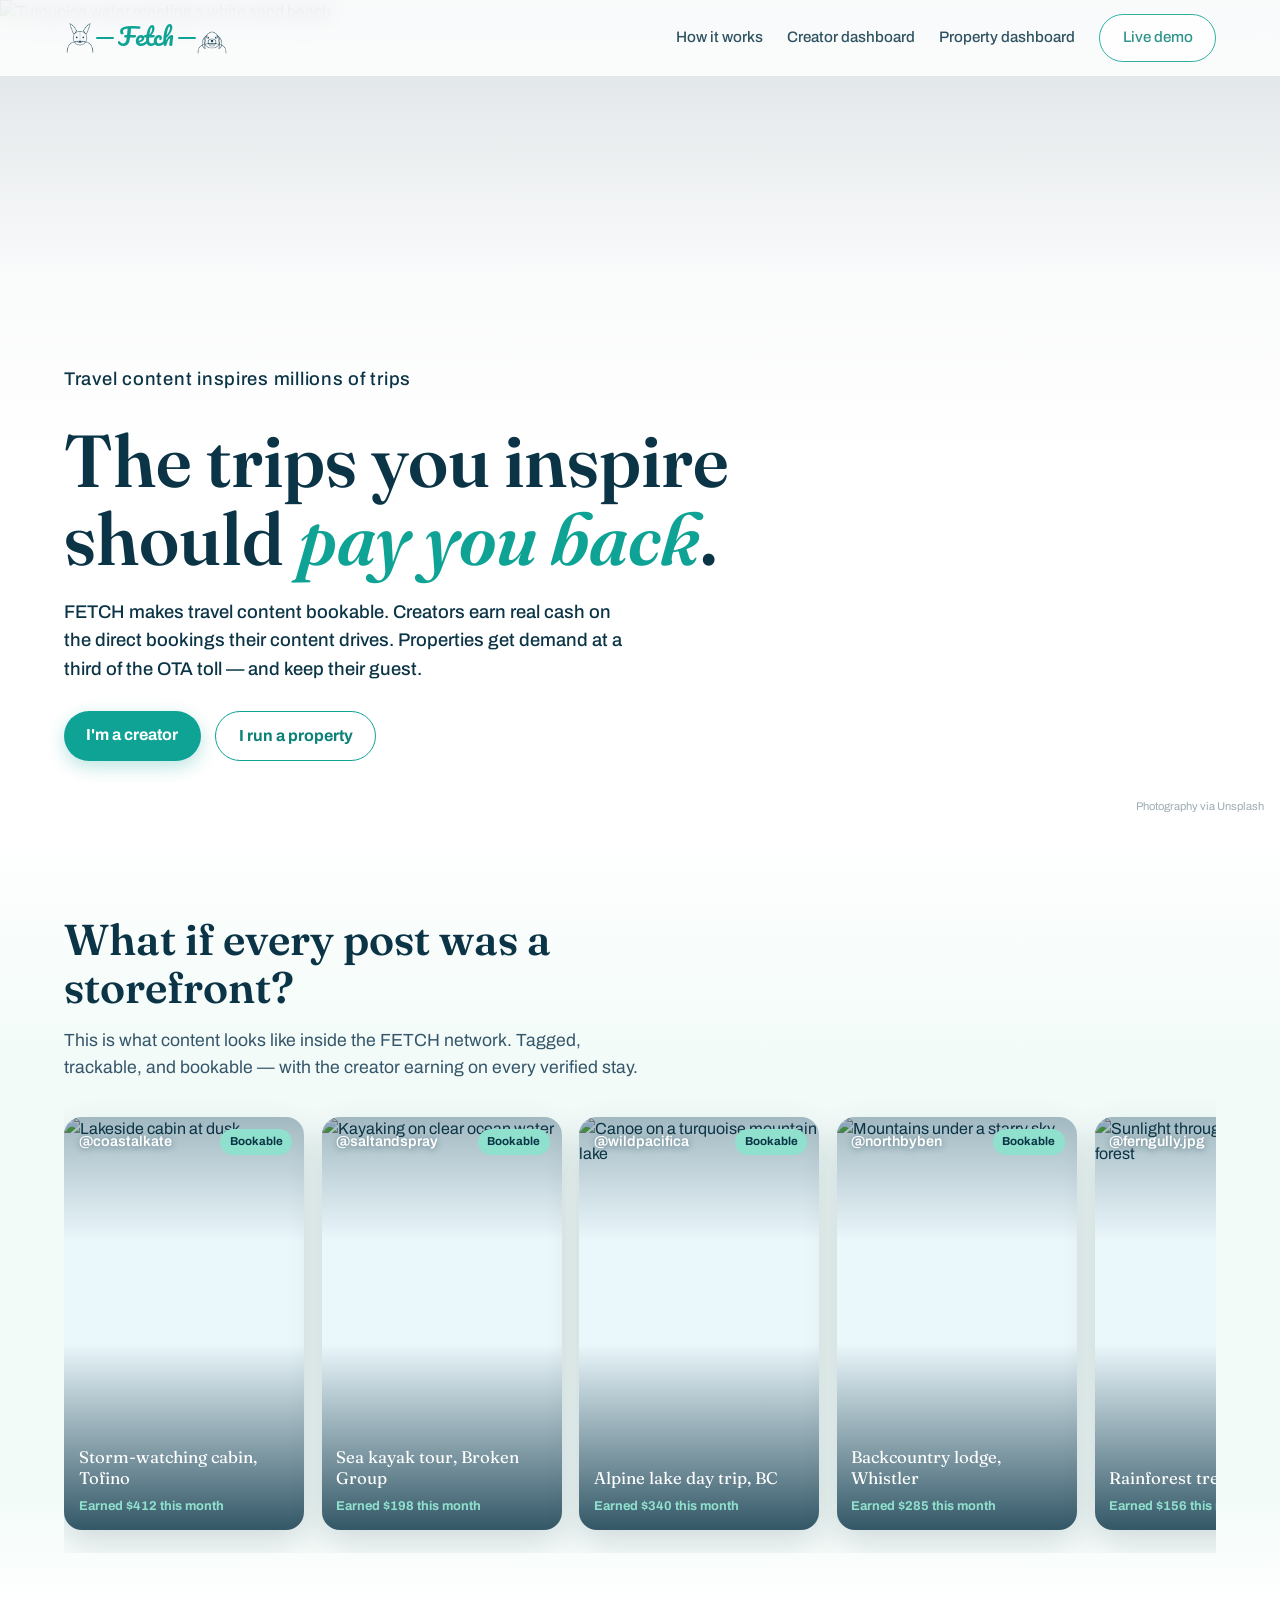
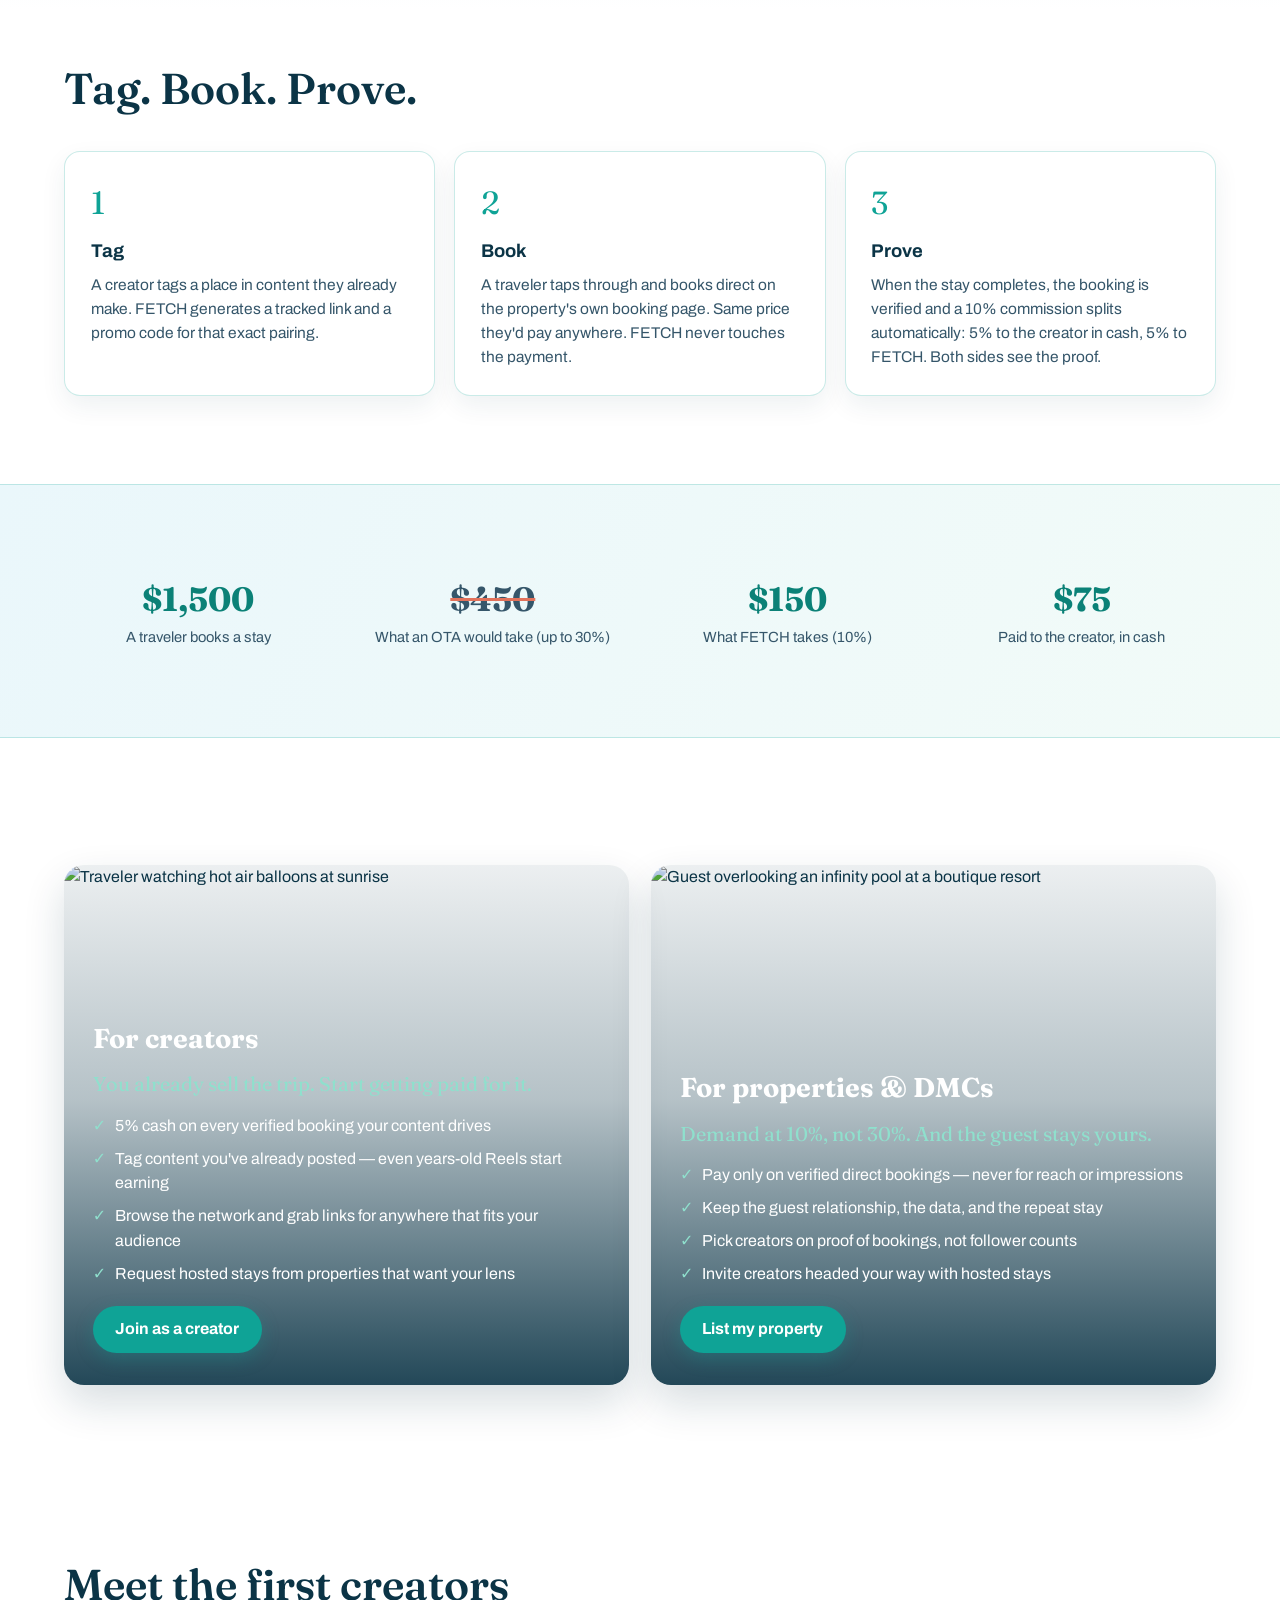
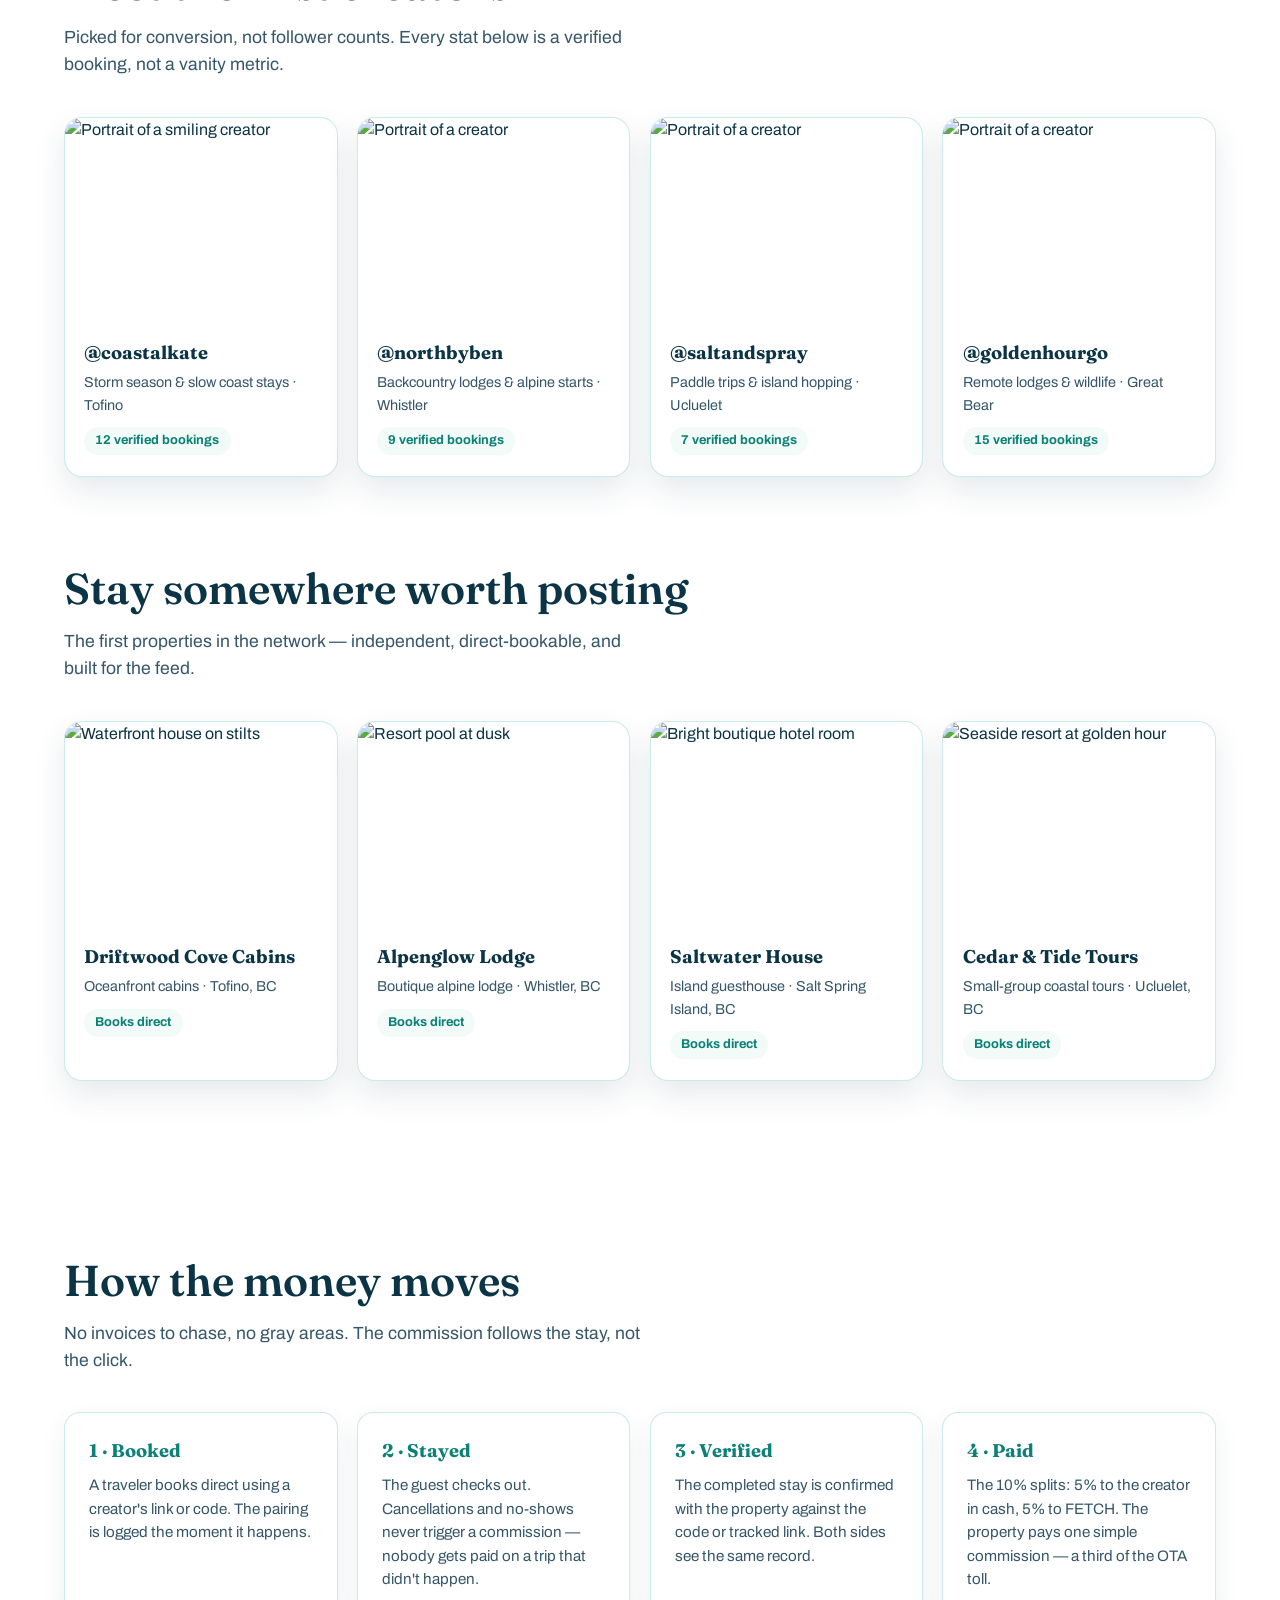
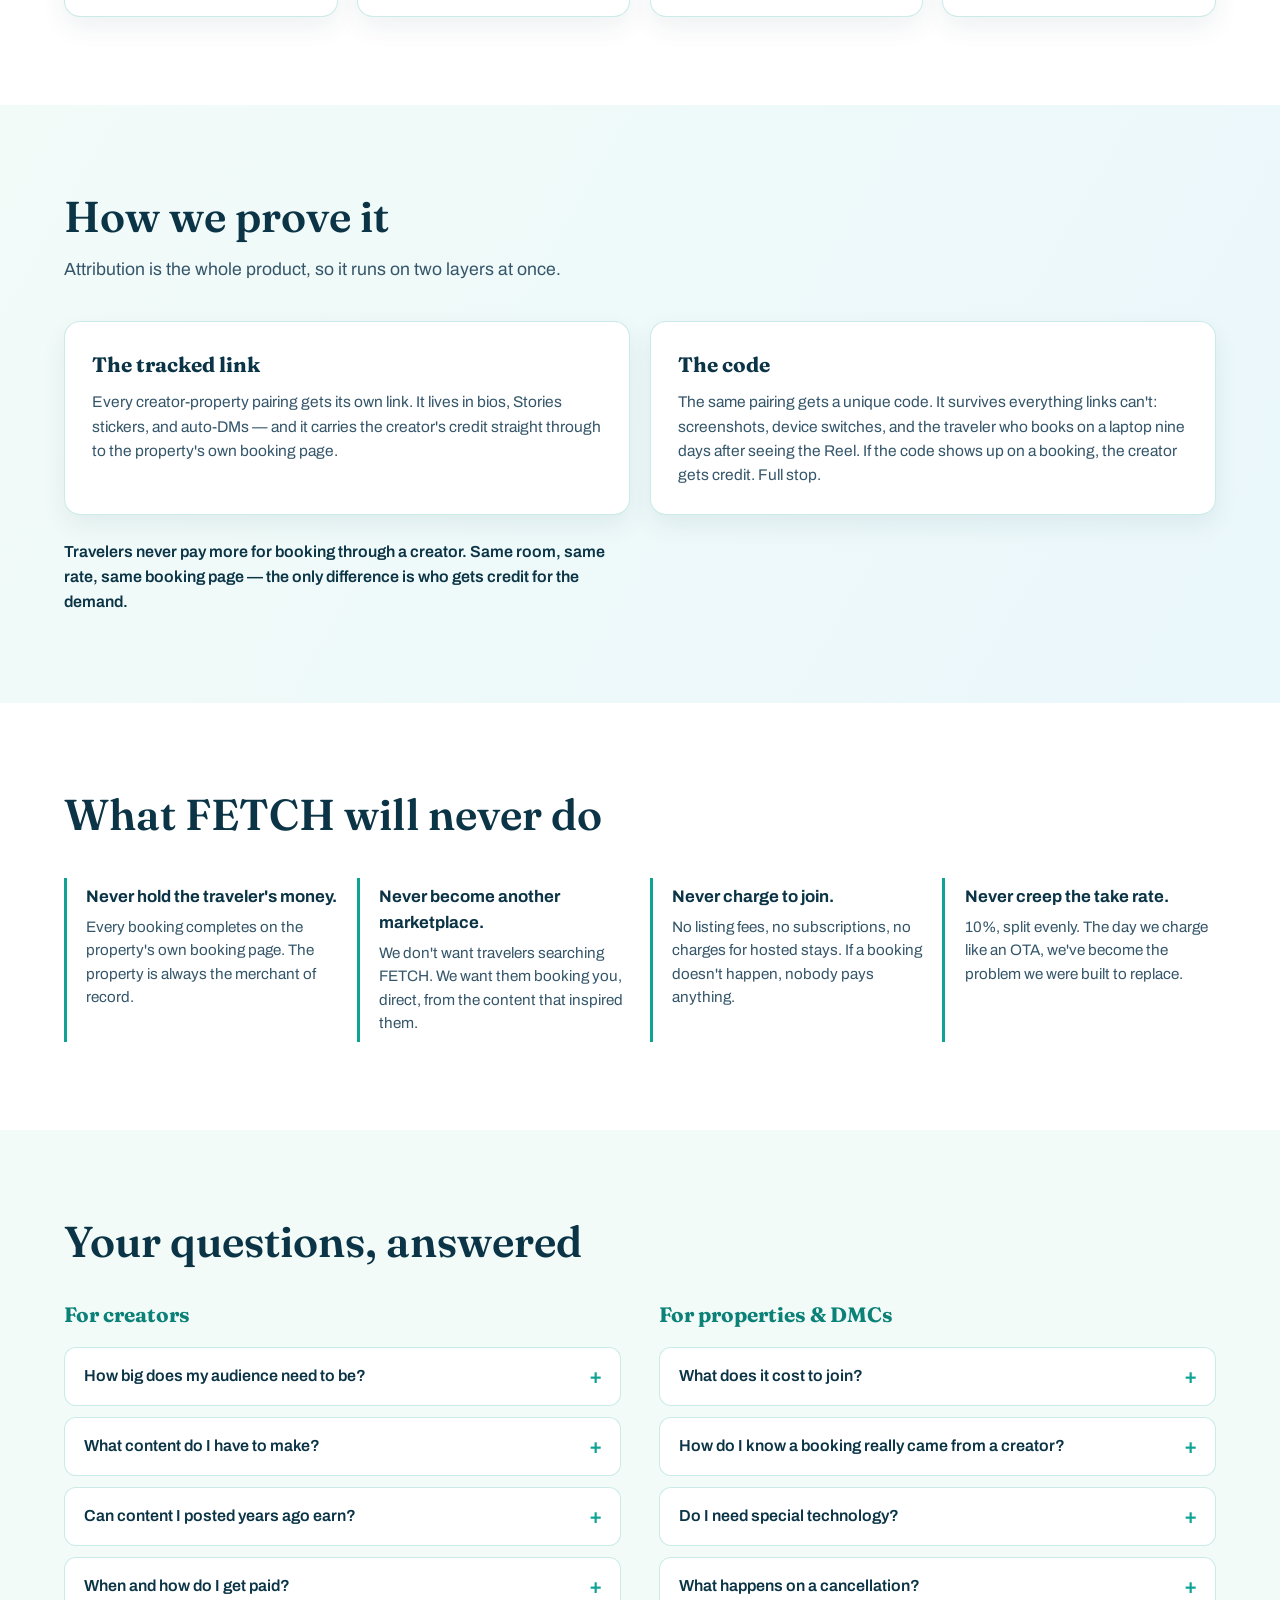
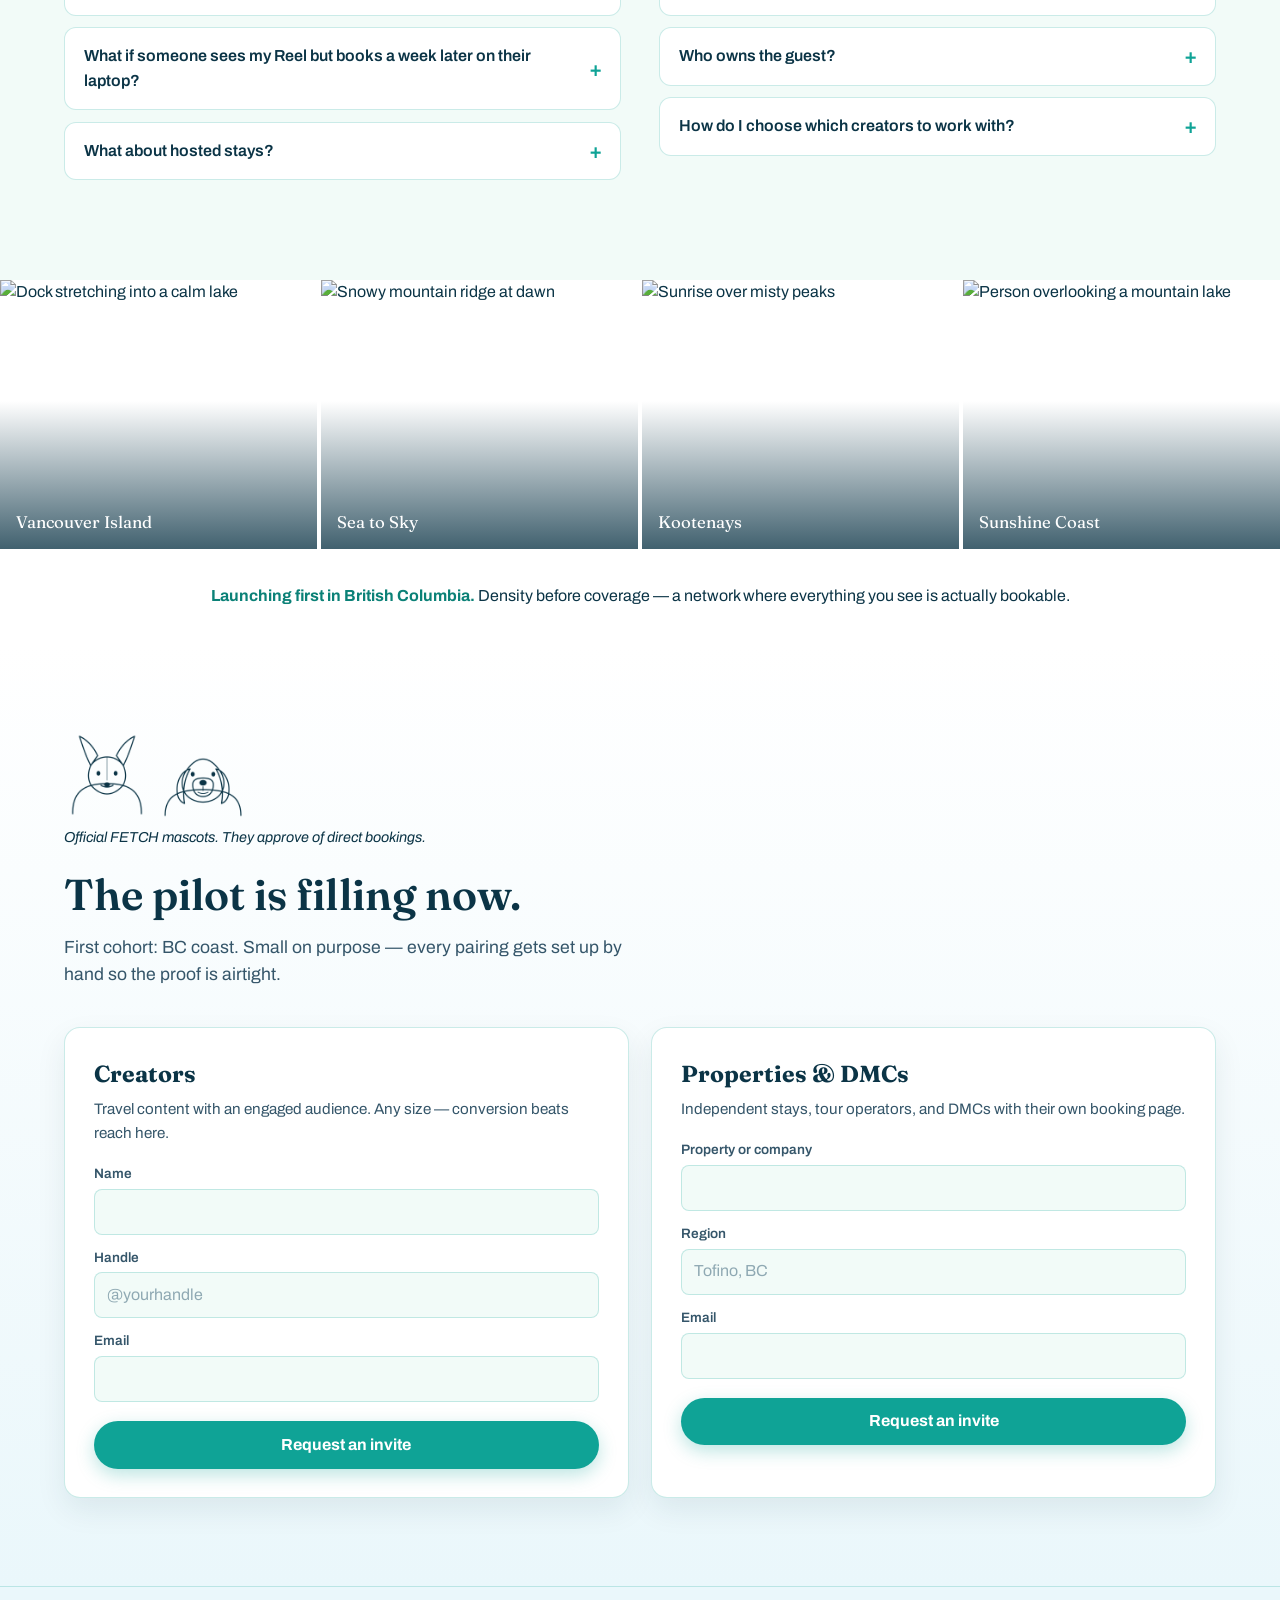
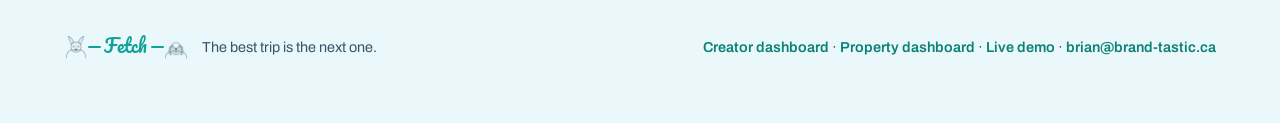
==== index.html @ 24e2e26d "Nav: link creator and property dashboards directly" ====
<!DOCTYPE html>
<html lang="en">
<head>
<meta charset="UTF-8">
<meta name="viewport" content="width=device-width, initial-scale=1.0">
<title>FETCH — Travel content that pays</title>
<meta name="description" content="FETCH makes travel content bookable. Creators earn 5% cash on verified direct bookings. Properties pay 10% instead of 30%.">
<link rel="canonical" href="https://fetch-and-prove.netlify.app/">
<meta name="theme-color" content="#0FA396">
<link rel="icon" type="image/png" href="/corgi.png">
<link rel="apple-touch-icon" href="/corgi.png">

<!-- Open Graph (Facebook, Instagram DMs, LinkedIn, WhatsApp) -->
<meta property="og:type" content="website">
<meta property="og:site_name" content="FETCH">
<meta property="og:title" content="FETCH — Travel content that pays">
<meta property="og:description" content="The trips you inspire should pay you back. Creators earn 5% cash on verified direct bookings. Properties get demand at 10% instead of 30%.">
<meta property="og:url" content="https://fetch-and-prove.netlify.app/">
<meta property="og:image" content="https://images.unsplash.com/photo-1507525428034-b723cf961d3e?auto=format&fit=crop&w=1200&h=630&q=80">
<meta property="og:image:width" content="1200">
<meta property="og:image:height" content="630">
<meta property="og:image:alt" content="Turquoise water meeting a white sand beach">

<!-- Twitter / X -->
<meta name="twitter:card" content="summary_large_image">
<meta name="twitter:title" content="FETCH — Travel content that pays">
<meta name="twitter:description" content="The trips you inspire should pay you back. Creators earn cash on verified direct bookings.">
<meta name="twitter:image" content="https://images.unsplash.com/photo-1507525428034-b723cf961d3e?auto=format&fit=crop&w=1200&h=630&q=80">
<link rel="preconnect" href="https://fonts.googleapis.com">
<link href="https://fonts.googleapis.com/css2?family=Fraunces:opsz,wght@9..144,500;9..144,600;9..144,700&family=Archivo:wght@400;500;600;700&family=Pacifico&display=swap" rel="stylesheet">
<script src="https://cdn.jsdelivr.net/npm/@supabase/supabase-js@2"></script>
<style>
  :root{
    --paper:#FFFFFF;
    --mist:#F2FBF8;          /* seafoam tint */
    --sky:#EAF7FB;           /* pale aqua-blue tint */
    --ink:#0B3446;           /* deep ocean */
    --slate:#35566A;         /* muted blue-gray text */
    --aqua:#0FA396;          /* aquamarine — CTAs */
    --aqua-deep:#0B8177;
    --seafoam:#8FE0CD;
    --line:rgba(15,163,150,.22);
    --good:#0B8177;
    --coral:#E2725B;
  }
  *{box-sizing:border-box;margin:0;padding:0}
  html{scroll-behavior:smooth}
  @media (prefers-reduced-motion:reduce){html{scroll-behavior:auto}}
  body{background:var(--paper);color:var(--ink);font-family:'Archivo',system-ui,sans-serif;line-height:1.55}
  img{display:block;max-width:100%}
  a{color:inherit}

  /* ---------- nav ---------- */
  .nav{
    position:fixed;inset:0 0 auto 0;z-index:50;display:flex;align-items:center;justify-content:space-between;
    padding:.85rem 5vw;background:rgba(255,255,255,.82);backdrop-filter:blur(10px);
    border-bottom:1px solid rgba(255,255,255,.4);
  }
  .fetch-logo{display:inline-flex;align-items:center;color:#0FA396;text-decoration:none}
  .fetch-logo img{width:2em;height:2em}
  .fetch-logo i{display:block;width:1.1em;height:2px;background:#0FA396;border-radius:1px;flex:none}
  .fetch-logo b{font-family:'Pacifico',cursive;font-weight:400;font-size:1.5em;line-height:1;margin:0 .18em;transform:translateY(-.08em)}
  .nav-links{display:flex;gap:1.5rem;align-items:center;font-size:.95rem}
  .nav-links a{text-decoration:none;color:var(--ink);opacity:.85;font-weight:500}
  .nav-links a:hover{opacity:1;color:var(--aqua)}
  .btn{
    display:inline-block;background:var(--aqua);color:#fff;font-weight:700;text-decoration:none;
    padding:.7rem 1.4rem;border-radius:999px;border:none;font:inherit;font-weight:700;cursor:pointer;
    box-shadow:0 6px 18px rgba(15,163,150,.28);
  }
  .btn:hover{background:var(--aqua-deep)}
  .btn.line{background:rgba(255,255,255,.92);color:var(--aqua-deep);border:1.5px solid var(--aqua);box-shadow:none}
  .btn.line:hover{background:var(--mist)}
  :focus-visible{outline:2px solid var(--aqua);outline-offset:3px}

  /* ---------- hero ---------- */
  .hero{position:relative;min-height:92vh;display:flex;align-items:flex-end;overflow:hidden}
  .hero img{position:absolute;inset:0;width:100%;height:100%;object-fit:cover}
  .hero::after{content:'';position:absolute;inset:0;background:linear-gradient(180deg, rgba(11,52,70,.15), rgba(11,52,70,.02) 34%, rgba(255,255,255,.55) 56%, rgba(255,255,255,.96) 78%)}
  .hero-inner{position:relative;z-index:2;padding:0 5vw 7.5vh;max-width:1100px}
  .kicker{color:var(--aqua-deep);font-weight:800;letter-spacing:.04em;margin-bottom:1rem;text-shadow:0 1px 12px rgba(255,255,255,.85)}
  h1{font-family:'Fraunces',serif;font-weight:600;font-size:clamp(2.4rem, 6vw, 4.6rem);line-height:1.06;max-width:16ch;color:var(--ink)}
  h1 em{font-style:italic;color:var(--aqua)}
  .hero p{margin:1.25rem 0 1.75rem;font-size:1.15rem;color:var(--ink);font-weight:500;max-width:52ch}
  .hero-ctas{display:flex;gap:.9rem;flex-wrap:wrap}
  .hero-credit{position:absolute;right:1rem;bottom:.8rem;z-index:2;font-size:.7rem;color:rgba(11,52,70,.4)}

  /* ---------- sections ---------- */
  section{padding:5.5rem 5vw}
  .tight{max-width:1160px;margin:0 auto}
  h2{font-family:'Fraunces',serif;font-weight:600;font-size:clamp(1.8rem,3.6vw,2.7rem);line-height:1.12;max-width:22ch;color:var(--ink)}
  .lede{color:var(--slate);font-size:1.1rem;max-width:58ch;margin-top:.9rem}

  /* reel rail */
  .rail-wrap{background:linear-gradient(180deg, var(--paper), var(--mist) 30%, var(--mist) 85%, var(--paper))}
  .rail{display:flex;gap:1.1rem;overflow-x:auto;padding:2.2rem .2rem 1.4rem;scroll-snap-type:x mandatory;-webkit-overflow-scrolling:touch}
  .rail::-webkit-scrollbar{height:8px}
  .rail::-webkit-scrollbar-thumb{background:var(--seafoam);border-radius:4px}
  .reel{
    position:relative;flex:0 0 240px;aspect-ratio:9/15.5;border-radius:18px;overflow:hidden;
    scroll-snap-align:start;background:var(--sky);
    box-shadow:0 14px 34px rgba(11,52,70,.16);
  }
  .reel img{width:100%;height:100%;object-fit:cover}
  .reel::after{content:'';position:absolute;inset:0;background:linear-gradient(180deg, rgba(11,52,70,.32), transparent 30%, transparent 55%, rgba(11,52,70,.82))}
  .reel .handle{position:absolute;top:.8rem;left:.9rem;z-index:2;font-weight:600;font-size:.9rem;color:#fff;text-shadow:0 1px 6px rgba(11,52,70,.5)}
  .reel .badge{
    position:absolute;top:.75rem;right:.75rem;z-index:2;background:var(--seafoam);color:var(--ink);
    font-size:.72rem;font-weight:700;padding:.25rem .6rem;border-radius:999px;
  }
  .reel .place{position:absolute;left:.9rem;right:.9rem;bottom:2.55rem;z-index:2;font-family:'Fraunces',serif;font-size:1.05rem;line-height:1.25;color:#fff}
  .reel .earn{position:absolute;left:.9rem;bottom:.85rem;z-index:2;font-size:.8rem;font-weight:700;color:var(--seafoam)}

  /* how it works */
  .steps{display:grid;grid-template-columns:repeat(auto-fit,minmax(240px,1fr));gap:1.2rem;margin-top:2.4rem}
  .step{background:#fff;border:1px solid var(--line);border-radius:16px;padding:1.6rem;box-shadow:0 10px 26px rgba(11,52,70,.07)}
  .step .n{font-family:'Fraunces',serif;font-size:2rem;color:var(--aqua)}
  .step h3{font-size:1.15rem;margin:.6rem 0 .45rem;color:var(--ink)}
  .step p{color:var(--slate);font-size:.97rem}

  /* audience split */
  .split2{display:grid;grid-template-columns:repeat(auto-fit,minmax(320px,1fr));gap:1.4rem;margin-top:2.4rem}
  .aud{position:relative;border-radius:20px;overflow:hidden;min-height:520px;display:flex;align-items:flex-end;box-shadow:0 18px 40px rgba(11,52,70,.16)}
  .aud img{position:absolute;inset:0;width:100%;height:100%;object-fit:cover}
  .aud::after{content:'';position:absolute;inset:0;background:linear-gradient(180deg, rgba(11,52,70,.08), rgba(11,52,70,.3) 45%, rgba(11,52,70,.9))}
  .aud-inner{position:relative;z-index:2;padding:2rem 1.8rem;color:#fff}
  .aud h3{font-family:'Fraunces',serif;font-size:1.7rem;margin-bottom:.6rem}
  .aud ul{list-style:none;margin:.4rem 0 1.2rem}
  .aud li{padding-left:1.4rem;position:relative;margin:.5rem 0}
  .aud li::before{content:'✓';position:absolute;left:0;color:var(--seafoam);font-weight:700}
  .aud .big{font-family:'Fraunces',serif;color:var(--seafoam);font-size:1.25rem;margin-bottom:.9rem}

  /* network band */
  .band{padding:0}
  .band .grid{display:grid;grid-template-columns:repeat(auto-fit,minmax(220px,1fr));gap:4px}
  .tile{position:relative;aspect-ratio:4/3.4;overflow:hidden}
  .tile img{width:100%;height:100%;object-fit:cover;transition:transform .5s ease}
  .tile:hover img{transform:scale(1.04)}
  @media (prefers-reduced-motion:reduce){.tile img{transition:none}.tile:hover img{transform:none}}
  .tile::after{content:'';position:absolute;inset:0;background:linear-gradient(180deg, transparent 45%, rgba(11,52,70,.78))}
  .tile span{position:absolute;left:1rem;bottom:.85rem;z-index:2;font-family:'Fraunces',serif;font-size:1.05rem;color:#fff}
  .band-note{text-align:center;padding:2.2rem 5vw;color:var(--ink)}
  .band-note b{color:var(--aqua-deep)}

  /* math strip */
  .math{background:linear-gradient(120deg, var(--sky), var(--mist));border-top:1px solid var(--line);border-bottom:1px solid var(--line)}
  .math .tight{display:grid;grid-template-columns:repeat(auto-fit,minmax(170px,1fr));gap:1.6rem;text-align:center}
  .math b{display:block;font-family:'Fraunces',serif;font-size:2.1rem;color:var(--aqua-deep)}
  .math span{color:var(--slate);font-size:.92rem}
  .math .strike b{color:var(--slate);text-decoration:line-through;text-decoration-color:var(--coral)}

  /* waitlist */
  .join-wrap{background:linear-gradient(180deg, var(--paper), var(--sky))}
  .forms{display:grid;grid-template-columns:repeat(auto-fit,minmax(320px,1fr));gap:1.4rem;margin-top:2.4rem}
  .form{background:#fff;border:1px solid var(--line);border-radius:16px;padding:1.8rem;box-shadow:0 12px 30px rgba(11,52,70,.08)}
  .form h3{font-family:'Fraunces',serif;font-size:1.45rem;margin-bottom:.35rem;color:var(--ink)}
  .form p{color:var(--slate);font-size:.95rem;margin-bottom:1.1rem}
  .form label{display:block;font-size:.85rem;color:var(--slate);margin:.75rem 0 .3rem;font-weight:600}
  .form input{width:100%;background:var(--mist);border:1px solid var(--line);border-radius:8px;color:var(--ink);font:inherit;padding:.6rem .75rem}
  .form input::placeholder{color:#8FA9B3}
  .form .btn{margin-top:1.2rem;width:100%}
  .msg{margin-top:.9rem;font-size:.92rem;display:none}
  .msg.show{display:block}
  .msg.ok{color:var(--good);font-weight:600}
  .msg.err{color:var(--coral);font-weight:600}

  /* money flow */
  .flow{display:grid;grid-template-columns:repeat(auto-fit,minmax(220px,1fr));gap:1.2rem;margin-top:2.4rem}
  .flow-step{background:#fff;border:1px solid var(--line);border-radius:16px;padding:1.5rem;box-shadow:0 10px 26px rgba(11,52,70,.07)}
  .flow-step b{font-family:'Fraunces',serif;font-size:1.15rem;color:var(--aqua-deep);display:block;margin-bottom:.5rem}
  .flow-step p{color:var(--slate);font-size:.95rem}

  /* attribution */
  .attrib{background:linear-gradient(120deg, var(--mist), var(--sky))}
  .attrib-grid{display:grid;grid-template-columns:repeat(auto-fit,minmax(300px,1fr));gap:1.2rem;margin-top:2.4rem}
  .attrib-card{background:#fff;border:1px solid var(--line);border-radius:16px;padding:1.7rem;box-shadow:0 10px 26px rgba(11,52,70,.07)}
  .attrib-card h3{font-family:'Fraunces',serif;font-size:1.3rem;color:var(--ink);margin-bottom:.55rem}
  .attrib-card p{color:var(--slate);font-size:.97rem}
  .attrib-note{margin-top:1.6rem;color:var(--ink);font-weight:600;max-width:64ch}

  /* promises */
  .promise-grid{display:grid;grid-template-columns:repeat(auto-fit,minmax(250px,1fr));gap:1.2rem;margin-top:2.4rem}
  .promise{border-left:3px solid var(--aqua);padding:.4rem 0 .4rem 1.2rem}
  .promise b{display:block;color:var(--ink);font-size:1.05rem;margin-bottom:.35rem}
  .promise p{color:var(--slate);font-size:.95rem}

  /* faq */
  .faq{background:var(--mist)}
  .faq-cols{display:grid;grid-template-columns:repeat(auto-fit,minmax(320px,1fr));gap:2.4rem;margin-top:2rem}
  .faq-head{font-family:'Fraunces',serif;font-size:1.3rem;color:var(--aqua-deep);margin-bottom:1rem}
  details{background:#fff;border:1px solid var(--line);border-radius:12px;margin-bottom:.7rem;overflow:hidden}
  summary{cursor:pointer;padding:1rem 1.2rem;font-weight:600;color:var(--ink);list-style:none;position:relative;padding-right:2.6rem}
  summary::-webkit-details-marker{display:none}
  summary::after{content:'+';position:absolute;right:1.1rem;top:50%;transform:translateY(-50%);color:var(--aqua);font-size:1.3rem;font-weight:700}
  details[open] summary::after{content:'–'}
  details p{padding:0 1.2rem 1.1rem;color:var(--slate);font-size:.95rem}

  /* featured cards */
  .feat-grid{display:grid;grid-template-columns:repeat(auto-fit,minmax(230px,1fr));gap:1.2rem;margin-top:2.4rem}
  .feat{background:#fff;border:1px solid var(--line);border-radius:18px;overflow:hidden;box-shadow:0 14px 32px rgba(11,52,70,.1)}
  .feat img{width:100%;aspect-ratio:4/3;object-fit:cover}
  .feat-body{padding:1.1rem 1.2rem 1.3rem}
  .feat-body b{display:block;font-family:'Fraunces',serif;font-size:1.15rem;color:var(--ink)}
  .feat-body .meta{color:var(--slate);font-size:.9rem;margin:.25rem 0 .7rem}
  .feat-body .chip{display:inline-block;background:var(--mist);color:var(--aqua-deep);font-size:.8rem;font-weight:700;padding:.25rem .7rem;border-radius:999px}

  /* mascots */
  .mascots{display:flex;gap:.6rem;margin-bottom:.5rem}
  .mascots img{width:86px;height:86px}
  .mascot-note{color:var(--ink);font-size:.9rem;margin-bottom:1.4rem;font-style:italic}

  footer{padding:3rem 5vw 4rem;color:var(--slate);font-size:.9rem;border-top:1px solid var(--line);background:var(--sky)}
  .foot{display:flex;justify-content:space-between;gap:1rem;flex-wrap:wrap;max-width:1160px;margin:0 auto;align-items:center}
  .foot-wrap{display:flex;align-items:center;gap:.9rem;flex-wrap:wrap}
  .foot-wrap em{font-style:normal;color:var(--slate)}
  
  footer a{color:var(--aqua-deep);text-decoration:none;font-weight:600}

  @media (max-width:640px){
    .nav-links a.hide-sm{display:none}
    .hero{min-height:86vh}
    section{padding:4rem 5vw}
    .aud{min-height:440px}
  }
</style>
</head>
<body>

<nav class="nav">
  <a class="fetch-logo" href="#top" aria-label="FETCH home" style="font-size:16px"><img src="/corgi.png" alt=""><i></i><b>Fetch</b><i></i><img src="/blacklab.png" alt=""></a>
  <div class="nav-links">
    <a href="#how" class="hide-sm">How it works</a>
    <a href="/creator.html">Creator dashboard</a>
    <a href="/property.html">Property dashboard</a>
    <a class="btn line" href="/app.html">Live demo</a>
  </div>
</nav>

<!-- HERO -->
<header class="hero" id="top">
  <img src="https://images.unsplash.com/photo-1507525428034-b723cf961d3e?auto=format&fit=crop&w=2000&q=80" alt="Turquoise water meeting a white sand beach" fetchpriority="high">
  <div class="hero-inner">
    <p class="kicker">Travel content inspires millions of trips</p>
    <h1>The trips you inspire should <em>pay you back</em>.</h1>
    <p>FETCH makes travel content bookable. Creators earn real cash on the direct bookings their content drives. Properties get demand at a third of the OTA toll — and keep their guest.</p>
    <div class="hero-ctas">
      <a class="btn" href="#creators">I'm a creator</a>
      <a class="btn line" href="#properties">I run a property</a>
    </div>
  </div>
  <span class="hero-credit">Photography via Unsplash</span>
</header>

<!-- REEL RAIL -->
<div class="rail-wrap">
<section id="bookable" style="padding-bottom:3.5rem">
  <div class="tight">
    <h2>What if every post was a storefront?</h2>
    <p class="lede">This is what content looks like inside the FETCH network. Tagged, trackable, and bookable — with the creator earning on every verified stay.</p>
  </div>
  <div class="rail" aria-label="Examples of bookable creator content">
    <div class="reel">
      <img loading="lazy" src="https://images.unsplash.com/photo-1470770841072-f978cf4d019e?auto=format&fit=crop&w=700&q=80" alt="Lakeside cabin at dusk">
      <span class="handle">@coastalkate</span><span class="badge">Bookable</span>
      <span class="place">Storm-watching cabin, Tofino</span>
      <span class="earn">Earned $412 this month</span>
    </div>
    <div class="reel">
      <img loading="lazy" src="https://images.unsplash.com/photo-1544551763-46a013bb70d5?auto=format&fit=crop&w=700&q=80" alt="Kayaking on clear ocean water">
      <span class="handle">@saltandspray</span><span class="badge">Bookable</span>
      <span class="place">Sea kayak tour, Broken Group</span>
      <span class="earn">Earned $198 this month</span>
    </div>
    <div class="reel">
      <img loading="lazy" src="https://images.unsplash.com/photo-1476514525535-07fb3b4ae5f1?auto=format&fit=crop&w=700&q=80" alt="Canoe on a turquoise mountain lake">
      <span class="handle">@wildpacifica</span><span class="badge">Bookable</span>
      <span class="place">Alpine lake day trip, BC</span>
      <span class="earn">Earned $340 this month</span>
    </div>
    <div class="reel">
      <img loading="lazy" src="https://images.unsplash.com/photo-1519681393784-d120267933ba?auto=format&fit=crop&w=700&q=80" alt="Mountains under a starry sky">
      <span class="handle">@northbyben</span><span class="badge">Bookable</span>
      <span class="place">Backcountry lodge, Whistler</span>
      <span class="earn">Earned $285 this month</span>
    </div>
    <div class="reel">
      <img loading="lazy" src="https://images.unsplash.com/photo-1441974231531-c6227db76b6e?auto=format&fit=crop&w=700&q=80" alt="Sunlight through tall coastal forest">
      <span class="handle">@ferngully.jpg</span><span class="badge">Bookable</span>
      <span class="place">Rainforest treehouse stay</span>
      <span class="earn">Earned $156 this month</span>
    </div>
    <div class="reel">
      <img loading="lazy" src="https://images.unsplash.com/photo-1493246507139-91e8fad9978e?auto=format&fit=crop&w=700&q=80" alt="Still mountain lake at golden hour">
      <span class="handle">@goldenhourgo</span><span class="badge">Bookable</span>
      <span class="place">Floating lodge, Great Bear</span>
      <span class="earn">Earned $520 this month</span>
    </div>
  </div>
</section>
</div>

<!-- HOW IT WORKS -->
<section id="how" style="padding-top:3.5rem">
  <div class="tight">
    <h2>Tag. Book. Prove.</h2>
    <div class="steps">
      <div class="step">
        <div class="n">1</div>
        <h3>Tag</h3>
        <p>A creator tags a place in content they already make. FETCH generates a tracked link and a promo code for that exact pairing.</p>
      </div>
      <div class="step">
        <div class="n">2</div>
        <h3>Book</h3>
        <p>A traveler taps through and books direct on the property's own booking page. Same price they'd pay anywhere. FETCH never touches the payment.</p>
      </div>
      <div class="step">
        <div class="n">3</div>
        <h3>Prove</h3>
        <p>When the stay completes, the booking is verified and a 10% commission splits automatically: 5% to the creator in cash, 5% to FETCH. Both sides see the proof.</p>
      </div>
    </div>
  </div>
</section>

<!-- MATH STRIP -->
<section class="math">
  <div class="tight">
    <div><b>$1,500</b><span>A traveler books a stay</span></div>
    <div class="strike"><b>$450</b><span>What an OTA would take (up to 30%)</span></div>
    <div><b>$150</b><span>What FETCH takes (10%)</span></div>
    <div><b>$75</b><span>Paid to the creator, in cash</span></div>
  </div>
</section>

<!-- AUDIENCES -->
<section>
  <div class="tight">
    <div class="split2">
      <div class="aud" id="creators">
        <img loading="lazy" src="https://images.unsplash.com/photo-1530789253388-582c481c54b0?auto=format&fit=crop&w=1200&q=80" alt="Traveler watching hot air balloons at sunrise">
        <div class="aud-inner">
          <h3>For creators</h3>
          <p class="big">You already sell the trip. Start getting paid for it.</p>
          <ul>
            <li>5% cash on every verified booking your content drives</li>
            <li>Tag content you've already posted — even years-old Reels start earning</li>
            <li>Browse the network and grab links for anywhere that fits your audience</li>
            <li>Request hosted stays from properties that want your lens</li>
          </ul>
          <a class="btn" href="#join">Join as a creator</a>
        </div>
      </div>
      <div class="aud" id="properties">
        <img loading="lazy" src="https://images.unsplash.com/photo-1571896349842-33c89424de2d?auto=format&fit=crop&w=1200&q=80" alt="Guest overlooking an infinity pool at a boutique resort">
        <div class="aud-inner">
          <h3>For properties &amp; DMCs</h3>
          <p class="big">Demand at 10%, not 30%. And the guest stays yours.</p>
          <ul>
            <li>Pay only on verified direct bookings — never for reach or impressions</li>
            <li>Keep the guest relationship, the data, and the repeat stay</li>
            <li>Pick creators on proof of bookings, not follower counts</li>
            <li>Invite creators headed your way with hosted stays</li>
          </ul>
          <a class="btn" href="#join">List my property</a>
        </div>
      </div>
    </div>
  </div>
</section>

<!-- FEATURED CREATORS -->
<section class="feat-creators" id="featured-creators">
  <div class="tight">
    <h2>Meet the first creators</h2>
    <p class="lede">Picked for conversion, not follower counts. Every stat below is a verified booking, not a vanity metric.</p>
    <div class="feat-grid">
      <div class="feat">
        <img loading="lazy" src="https://images.unsplash.com/photo-1494790108377-be9c29b29330?auto=format&fit=crop&w=700&q=80" alt="Portrait of a smiling creator">
        <div class="feat-body">
          <b>@coastalkate</b>
          <p class="meta">Storm season &amp; slow coast stays · Tofino</p>
          <span class="chip">12 verified bookings</span>
        </div>
      </div>
      <div class="feat">
        <img loading="lazy" src="https://images.unsplash.com/photo-1507003211169-0a1dd7228f2d?auto=format&fit=crop&w=700&q=80" alt="Portrait of a creator">
        <div class="feat-body">
          <b>@northbyben</b>
          <p class="meta">Backcountry lodges &amp; alpine starts · Whistler</p>
          <span class="chip">9 verified bookings</span>
        </div>
      </div>
      <div class="feat">
        <img loading="lazy" src="https://images.unsplash.com/photo-1534528741775-53994a69daeb?auto=format&fit=crop&w=700&q=80" alt="Portrait of a creator">
        <div class="feat-body">
          <b>@saltandspray</b>
          <p class="meta">Paddle trips &amp; island hopping · Ucluelet</p>
          <span class="chip">7 verified bookings</span>
        </div>
      </div>
      <div class="feat">
        <img loading="lazy" src="https://images.unsplash.com/photo-1500648767791-00dcc994a43e?auto=format&fit=crop&w=700&q=80" alt="Portrait of a creator">
        <div class="feat-body">
          <b>@goldenhourgo</b>
          <p class="meta">Remote lodges &amp; wildlife · Great Bear</p>
          <span class="chip">15 verified bookings</span>
        </div>
      </div>
    </div>
  </div>
</section>

<!-- FEATURED PROPERTIES -->
<section class="feat-props" id="featured-properties" style="padding-top:0">
  <div class="tight">
    <h2>Stay somewhere worth posting</h2>
    <p class="lede">The first properties in the network — independent, direct-bookable, and built for the feed.</p>
    <div class="feat-grid">
      <div class="feat">
        <img loading="lazy" src="https://images.unsplash.com/photo-1499793983690-e29da59ef1c2?auto=format&fit=crop&w=700&q=80" alt="Waterfront house on stilts">
        <div class="feat-body">
          <b>Driftwood Cove Cabins</b>
          <p class="meta">Oceanfront cabins · Tofino, BC</p>
          <span class="chip">Books direct</span>
        </div>
      </div>
      <div class="feat">
        <img loading="lazy" src="https://images.unsplash.com/photo-1520250497591-112f2f40a3f4?auto=format&fit=crop&w=700&q=80" alt="Resort pool at dusk">
        <div class="feat-body">
          <b>Alpenglow Lodge</b>
          <p class="meta">Boutique alpine lodge · Whistler, BC</p>
          <span class="chip">Books direct</span>
        </div>
      </div>
      <div class="feat">
        <img loading="lazy" src="https://images.unsplash.com/photo-1582719508461-905c673771fd?auto=format&fit=crop&w=700&q=80" alt="Bright boutique hotel room">
        <div class="feat-body">
          <b>Saltwater House</b>
          <p class="meta">Island guesthouse · Salt Spring Island, BC</p>
          <span class="chip">Books direct</span>
        </div>
      </div>
      <div class="feat">
        <img loading="lazy" src="https://images.unsplash.com/photo-1566073771259-6a8506099945?auto=format&fit=crop&w=700&q=80" alt="Seaside resort at golden hour">
        <div class="feat-body">
          <b>Cedar &amp; Tide Tours</b>
          <p class="meta">Small-group coastal tours · Ucluelet, BC</p>
          <span class="chip">Books direct</span>
        </div>
      </div>
    </div>
  </div>
</section>

<!-- HOW THE MONEY MOVES -->
<section id="money">
  <div class="tight">
    <h2>How the money moves</h2>
    <p class="lede">No invoices to chase, no gray areas. The commission follows the stay, not the click.</p>
    <div class="flow">
      <div class="flow-step"><b>1 · Booked</b><p>A traveler books direct using a creator's link or code. The pairing is logged the moment it happens.</p></div>
      <div class="flow-step"><b>2 · Stayed</b><p>The guest checks out. Cancellations and no-shows never trigger a commission — nobody gets paid on a trip that didn't happen.</p></div>
      <div class="flow-step"><b>3 · Verified</b><p>The completed stay is confirmed with the property against the code or tracked link. Both sides see the same record.</p></div>
      <div class="flow-step"><b>4 · Paid</b><p>The 10% splits: 5% to the creator in cash, 5% to FETCH. The property pays one simple commission — a third of the OTA toll.</p></div>
    </div>
  </div>
</section>

<!-- ATTRIBUTION -->
<section class="attrib">
  <div class="tight">
    <h2>How we prove it</h2>
    <p class="lede">Attribution is the whole product, so it runs on two layers at once.</p>
    <div class="attrib-grid">
      <div class="attrib-card">
        <h3>The tracked link</h3>
        <p>Every creator-property pairing gets its own link. It lives in bios, Stories stickers, and auto-DMs — and it carries the creator's credit straight through to the property's own booking page.</p>
      </div>
      <div class="attrib-card">
        <h3>The code</h3>
        <p>The same pairing gets a unique code. It survives everything links can't: screenshots, device switches, and the traveler who books on a laptop nine days after seeing the Reel. If the code shows up on a booking, the creator gets credit. Full stop.</p>
      </div>
    </div>
    <p class="attrib-note">Travelers never pay more for booking through a creator. Same room, same rate, same booking page — the only difference is who gets credit for the demand.</p>
  </div>
</section>

<!-- PROMISES -->
<section class="promises">
  <div class="tight">
    <h2>What FETCH will never do</h2>
    <div class="promise-grid">
      <div class="promise"><b>Never hold the traveler's money.</b><p>Every booking completes on the property's own booking page. The property is always the merchant of record.</p></div>
      <div class="promise"><b>Never become another marketplace.</b><p>We don't want travelers searching FETCH. We want them booking you, direct, from the content that inspired them.</p></div>
      <div class="promise"><b>Never charge to join.</b><p>No listing fees, no subscriptions, no charges for hosted stays. If a booking doesn't happen, nobody pays anything.</p></div>
      <div class="promise"><b>Never creep the take rate.</b><p>10%, split evenly. The day we charge like an OTA, we've become the problem we were built to replace.</p></div>
    </div>
  </div>
</section>

<!-- FAQ -->
<section class="faq" id="faq">
  <div class="tight">
    <h2>Your questions, answered</h2>
    <div class="faq-cols">
      <div>
        <h3 class="faq-head">For creators</h3>
        <details>
          <summary>How big does my audience need to be?</summary>
          <p>There's no minimum. FETCH pays on conversion, not reach — a creator with 4,000 engaged followers who trust their taste can out-earn one with 400,000. The pilot is picked on fit, not follower count.</p>
        </details>
        <details>
          <summary>What content do I have to make?</summary>
          <p>Whatever you already make. FETCH works on existing content — tag a place you've already posted about and it becomes bookable. No scripts, no briefs, no approval queues. Your content stays yours.</p>
        </details>
        <details>
          <summary>Can content I posted years ago earn?</summary>
          <p>Yes — this is the part creators love most. Attach any old Reel or TikTok about a place in the network and it starts earning the day the next traveler taps through. Great travel content keeps inspiring trips for years; now the back catalogue pays like it should.</p>
        </details>
        <details>
          <summary>When and how do I get paid?</summary>
          <p>After the guest's stay completes and the booking is verified, your 5% pays out in cash. Not credits, not discounts, not exposure. During the pilot, payouts run monthly; automated instant payouts come with the full platform.</p>
        </details>
        <details>
          <summary>What if someone sees my Reel but books a week later on their laptop?</summary>
          <p>That's exactly what the code is for. Links can break across devices; the code doesn't. If your code is on the booking, you get credit — no matter when or where it happens.</p>
        </details>
        <details>
          <summary>What about hosted stays?</summary>
          <p>Properties in the network can invite you for hosted stays — and you can request them. Hosted stays are always free to arrange, and any bookings your content drives afterward pay your full commission.</p>
        </details>
      </div>
      <div>
        <h3 class="faq-head">For properties &amp; DMCs</h3>
        <details>
          <summary>What does it cost to join?</summary>
          <p>Nothing. No listing fee, no subscription, no setup charge. You pay one thing, ever: 10% on a completed stay that a creator's content demonstrably drove. A booking that doesn't happen costs you zero.</p>
        </details>
        <details>
          <summary>How do I know a booking really came from a creator?</summary>
          <p>Two ways at once: the tracked link that lands on your booking page, and the unique code on the reservation. You see the same proof record we do — nobody takes anyone's word for anything.</p>
        </details>
        <details>
          <summary>Do I need special technology?</summary>
          <p>If you can take a direct booking and honour a promo or reference code, you can join today. During the pilot you simply report codes you receive. Automated verification connects to your booking engine or PMS later — no rip-and-replace, ever.</p>
        </details>
        <details>
          <summary>What happens on a cancellation?</summary>
          <p>Nothing. Commission is only due on completed stays. Cancellations and no-shows never generate a charge.</p>
        </details>
        <details>
          <summary>Who owns the guest?</summary>
          <p>You do. The booking happens on your engine, the payment goes to you, and the guest data stays with you. FETCH proves where the demand came from — it never gets between you and your guest.</p>
        </details>
        <details>
          <summary>How do I choose which creators to work with?</summary>
          <p>Inside the network you can browse creators by audience, region, and — most importantly — verified booking conversions. You pick partners on proof of bookings, not follower counts, and invite the ones headed your way.</p>
        </details>
      </div>
    </div>
  </div>
</section>

<!-- NETWORK BAND -->
<section class="band">
  <div class="grid">
    <div class="tile"><img loading="lazy" src="https://images.unsplash.com/photo-1439066615861-d1af74d74000?auto=format&fit=crop&w=900&q=80" alt="Dock stretching into a calm lake"><span>Vancouver Island</span></div>
    <div class="tile"><img loading="lazy" src="https://images.unsplash.com/photo-1506905925346-21bda4d32df4?auto=format&fit=crop&w=900&q=80" alt="Snowy mountain ridge at dawn"><span>Sea to Sky</span></div>
    <div class="tile"><img loading="lazy" src="https://images.unsplash.com/photo-1469474968028-56623f02e42e?auto=format&fit=crop&w=900&q=80" alt="Sunrise over misty peaks"><span>Kootenays</span></div>
    <div class="tile"><img loading="lazy" src="https://images.unsplash.com/photo-1501785888041-af3ef285b470?auto=format&fit=crop&w=900&q=80" alt="Person overlooking a mountain lake"><span>Sunshine Coast</span></div>
  </div>
  <p class="band-note"><b>Launching first in British Columbia.</b> Density before coverage — a network where everything you see is actually bookable.</p>
</section>

<!-- WAITLIST -->
<div class="join-wrap">
<section id="join">
  <div class="tight">
    <div class="mascots">
      <img src="/corgi.png" alt="FETCH mascot — corgi" width="86" height="86">
      <img src="/blacklab.png" alt="FETCH mascot — black lab" width="86" height="86">
    </div>
    <p class="mascot-note">Official FETCH mascots. They approve of direct bookings.</p>
    <h2>The pilot is filling now.</h2>
    <p class="lede">First cohort: BC coast. Small on purpose — every pairing gets set up by hand so the proof is airtight.</p>
    <div class="forms">
      <div class="form">
        <h3>Creators</h3>
        <p>Travel content with an engaged audience. Any size — conversion beats reach here.</p>
        <label for="cName">Name</label>
        <input id="cName" autocomplete="name">
        <label for="cHandle">Handle</label>
        <input id="cHandle" placeholder="@yourhandle">
        <label for="cEmail">Email</label>
        <input id="cEmail" type="email" autocomplete="email">
        <button class="btn" onclick="join('creator')">Request an invite</button>
        <div class="msg" id="creatorMsg"></div>
      </div>
      <div class="form">
        <h3>Properties &amp; DMCs</h3>
        <p>Independent stays, tour operators, and DMCs with their own booking page.</p>
        <label for="pName">Property or company</label>
        <input id="pName" autocomplete="organization">
        <label for="pRegion">Region</label>
        <input id="pRegion" placeholder="Tofino, BC">
        <label for="pEmail">Email</label>
        <input id="pEmail" type="email" autocomplete="email">
        <button class="btn" onclick="join('property')">Request an invite</button>
        <div class="msg" id="propertyMsg"></div>
      </div>
    </div>
  </div>
</section>
</div>

<footer>
  <div class="foot">
    <div class="foot-wrap"><span class="fetch-logo" style="font-size:12px"><img src="/corgi.png" alt=""><i></i><b>Fetch</b><i></i><img src="/blacklab.png" alt=""></span><em>The best trip is the next one.</em></div>
    <div><a href="/creator.html">Creator dashboard</a> · <a href="/property.html">Property dashboard</a> · <a href="/app.html">Live demo</a> · <a href="mailto:brian@brand-tastic.ca">brian@brand-tastic.ca</a></div>
  </div>
</footer>

<script>
const SB_URL = 'https://sqzuvtshebrgzivyzyif.supabase.co';
const SB_KEY = 'sb_publishable_xbumKc7i0RuG4ARzSSB40w_jOuv0ihq';
let sb = null;
try { sb = supabase.createClient(SB_URL, SB_KEY); } catch(e){}

async function join(kind){
  const isC = kind === 'creator';
  const name = document.getElementById(isC ? 'cName' : 'pName').value.trim();
  const email = document.getElementById(isC ? 'cEmail' : 'pEmail').value.trim();
  const extra = document.getElementById(isC ? 'cHandle' : 'pRegion').value.trim();
  const msg = document.getElementById(kind + 'Msg');
  const show = (t, ok) => { msg.textContent = t; msg.className = 'msg show ' + (ok ? 'ok' : 'err'); };

  if (!email || !email.includes('@')) return show('An email is needed so we can send the invite.', false);
  if (!sb) return show('Sign-up is briefly offline. Email brian@brand-tastic.ca and you\'re in.', false);
  try {
    const { error } = await sb.from('waitlist').insert({
      kind,
      name: isC ? name : null,
      email,
      handle_or_property: isC ? extra : name,
      region: isC ? null : extra,
    });
    if (error) throw error;
    show(isC ? 'You\'re on the list. We\'ll reach out about the BC cohort.' : 'Received. We\'ll be in touch about the pilot.', true);
  } catch(e){
    show('That didn\'t save. Email brian@brand-tastic.ca and you\'re in.', false);
  }
}
</script>
</body>
</html>
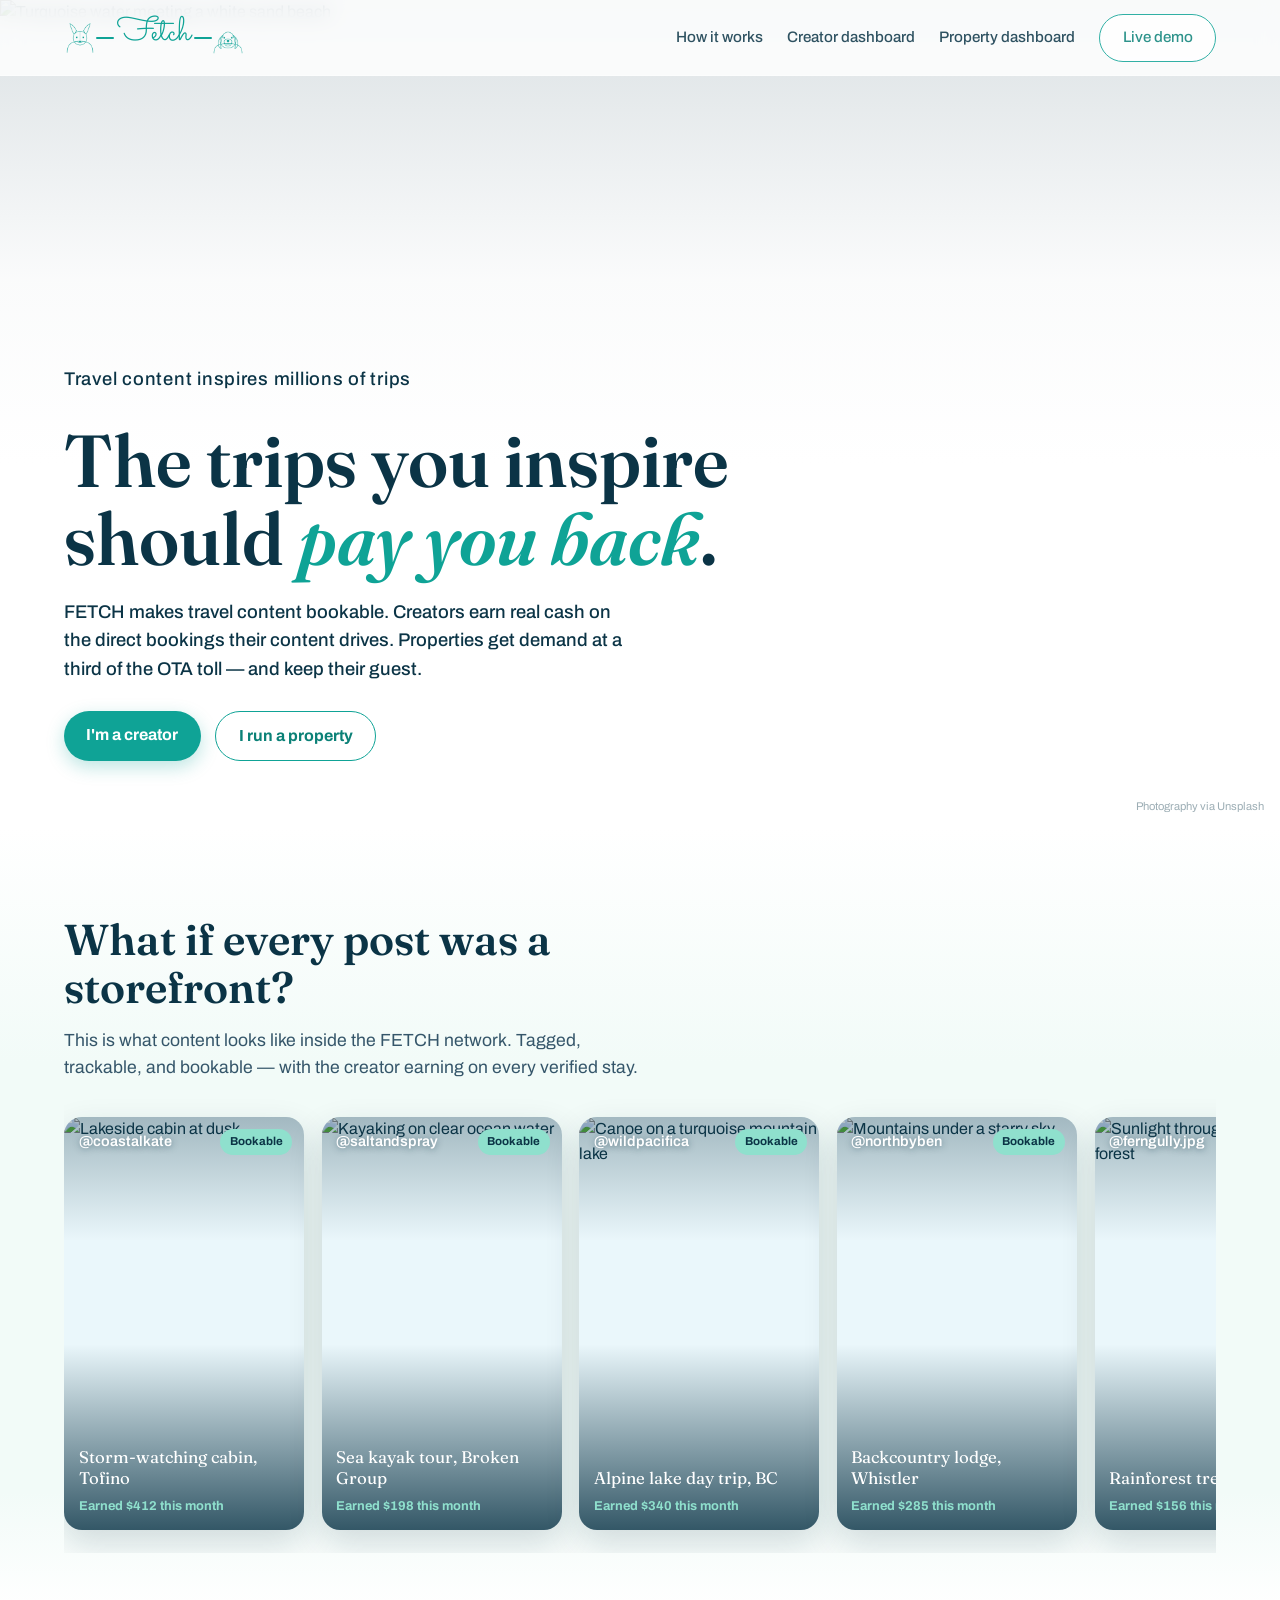
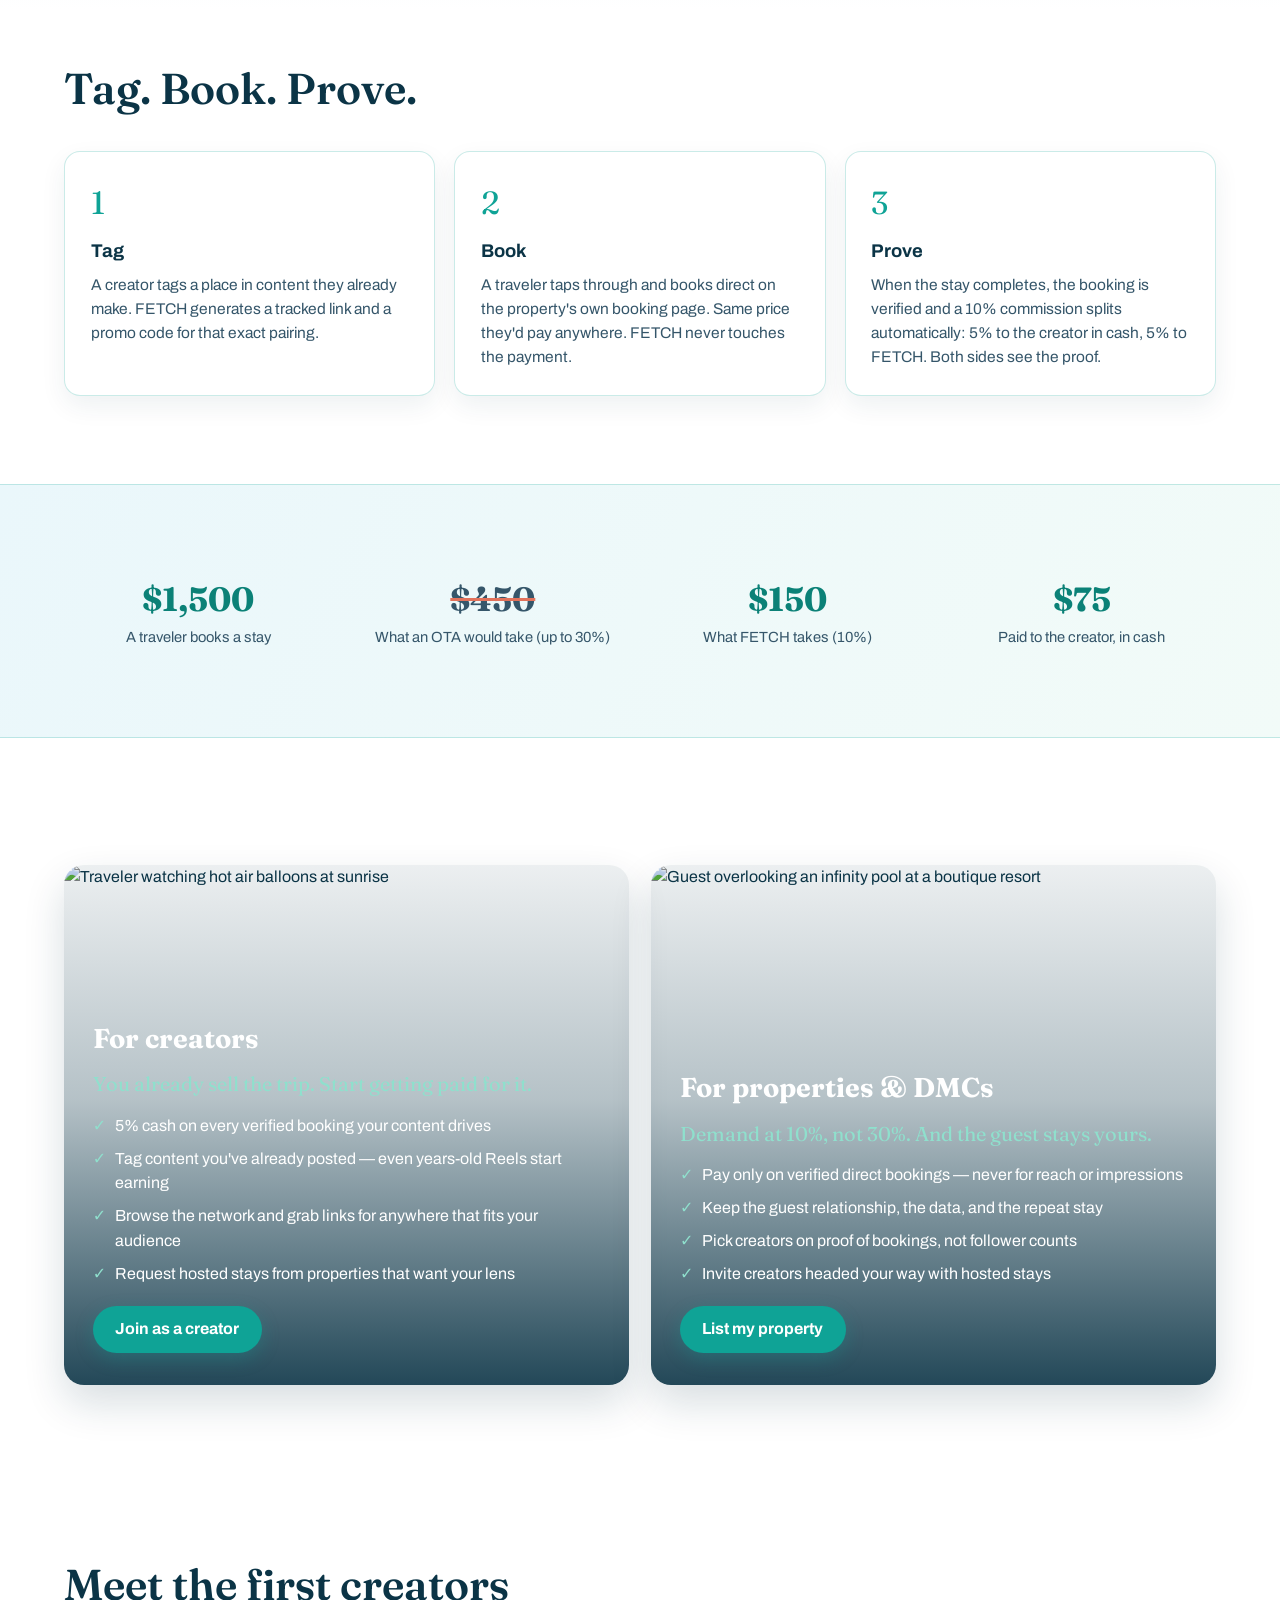
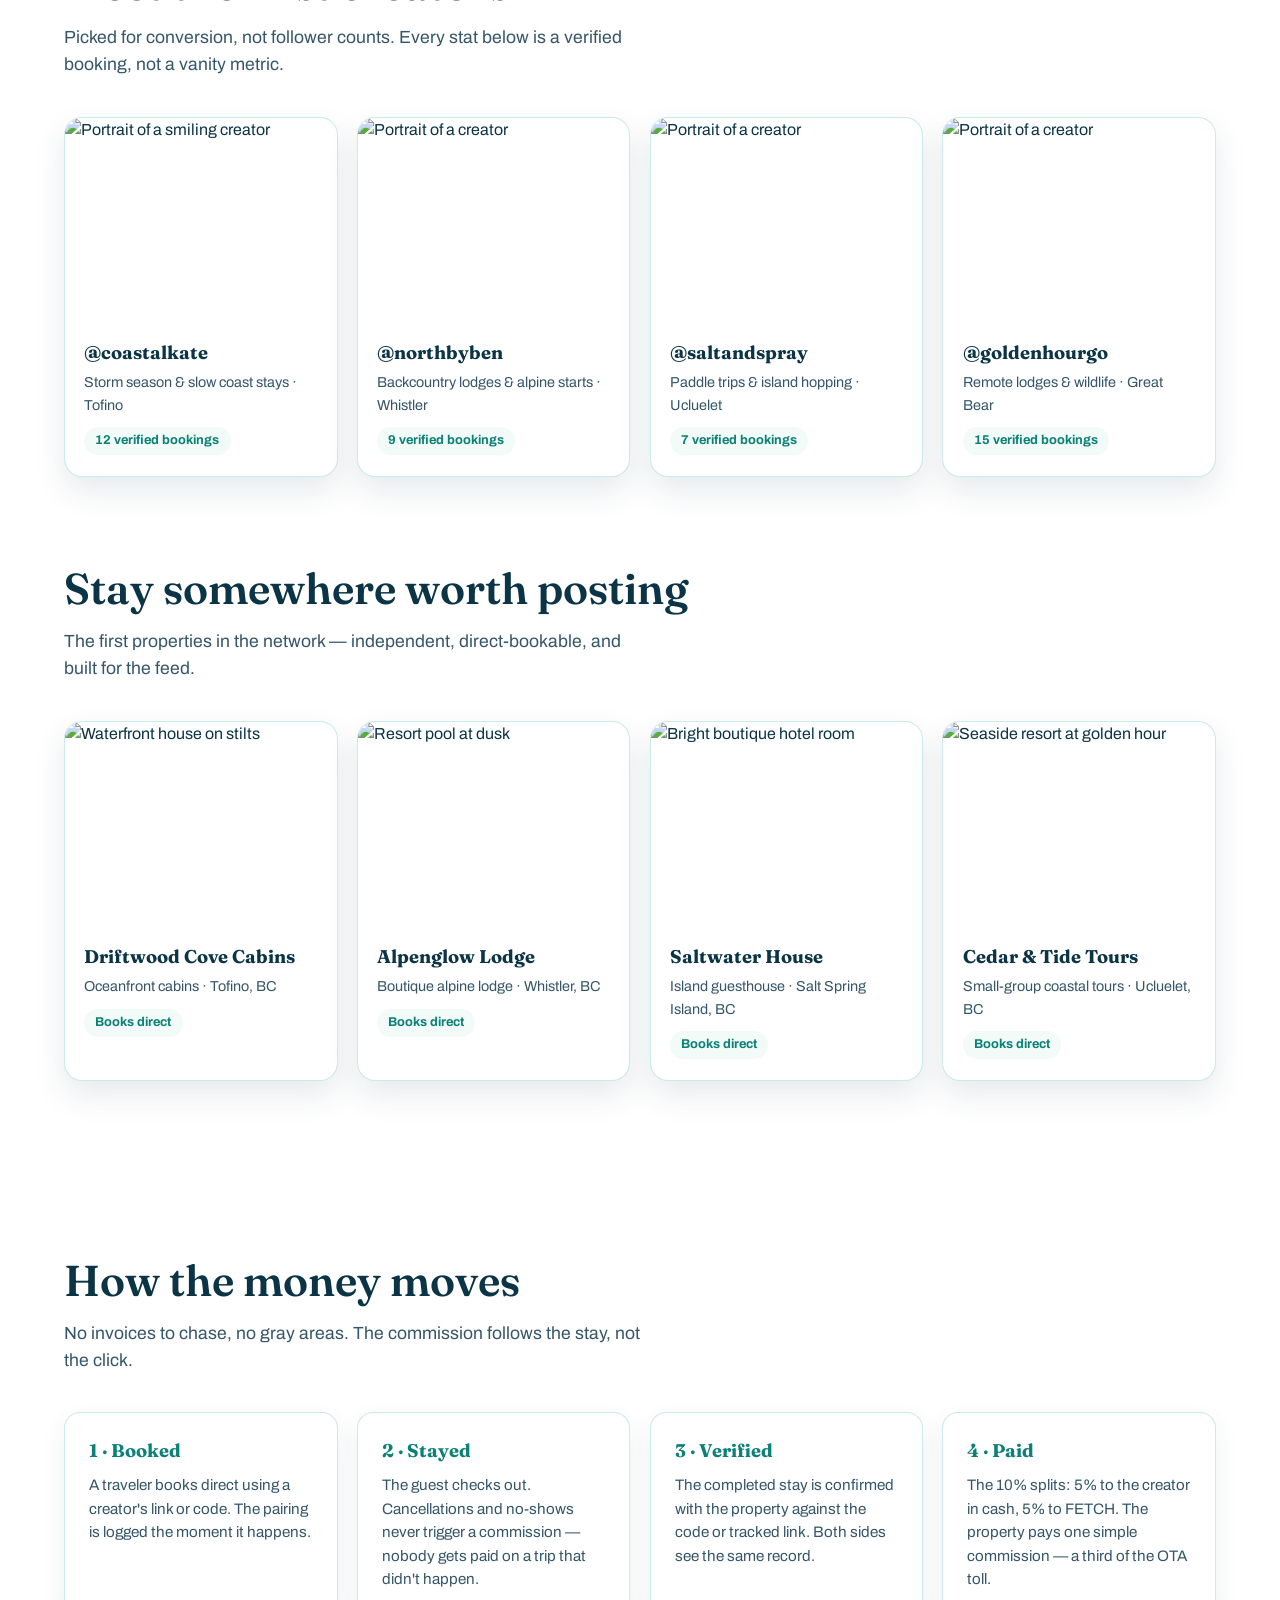
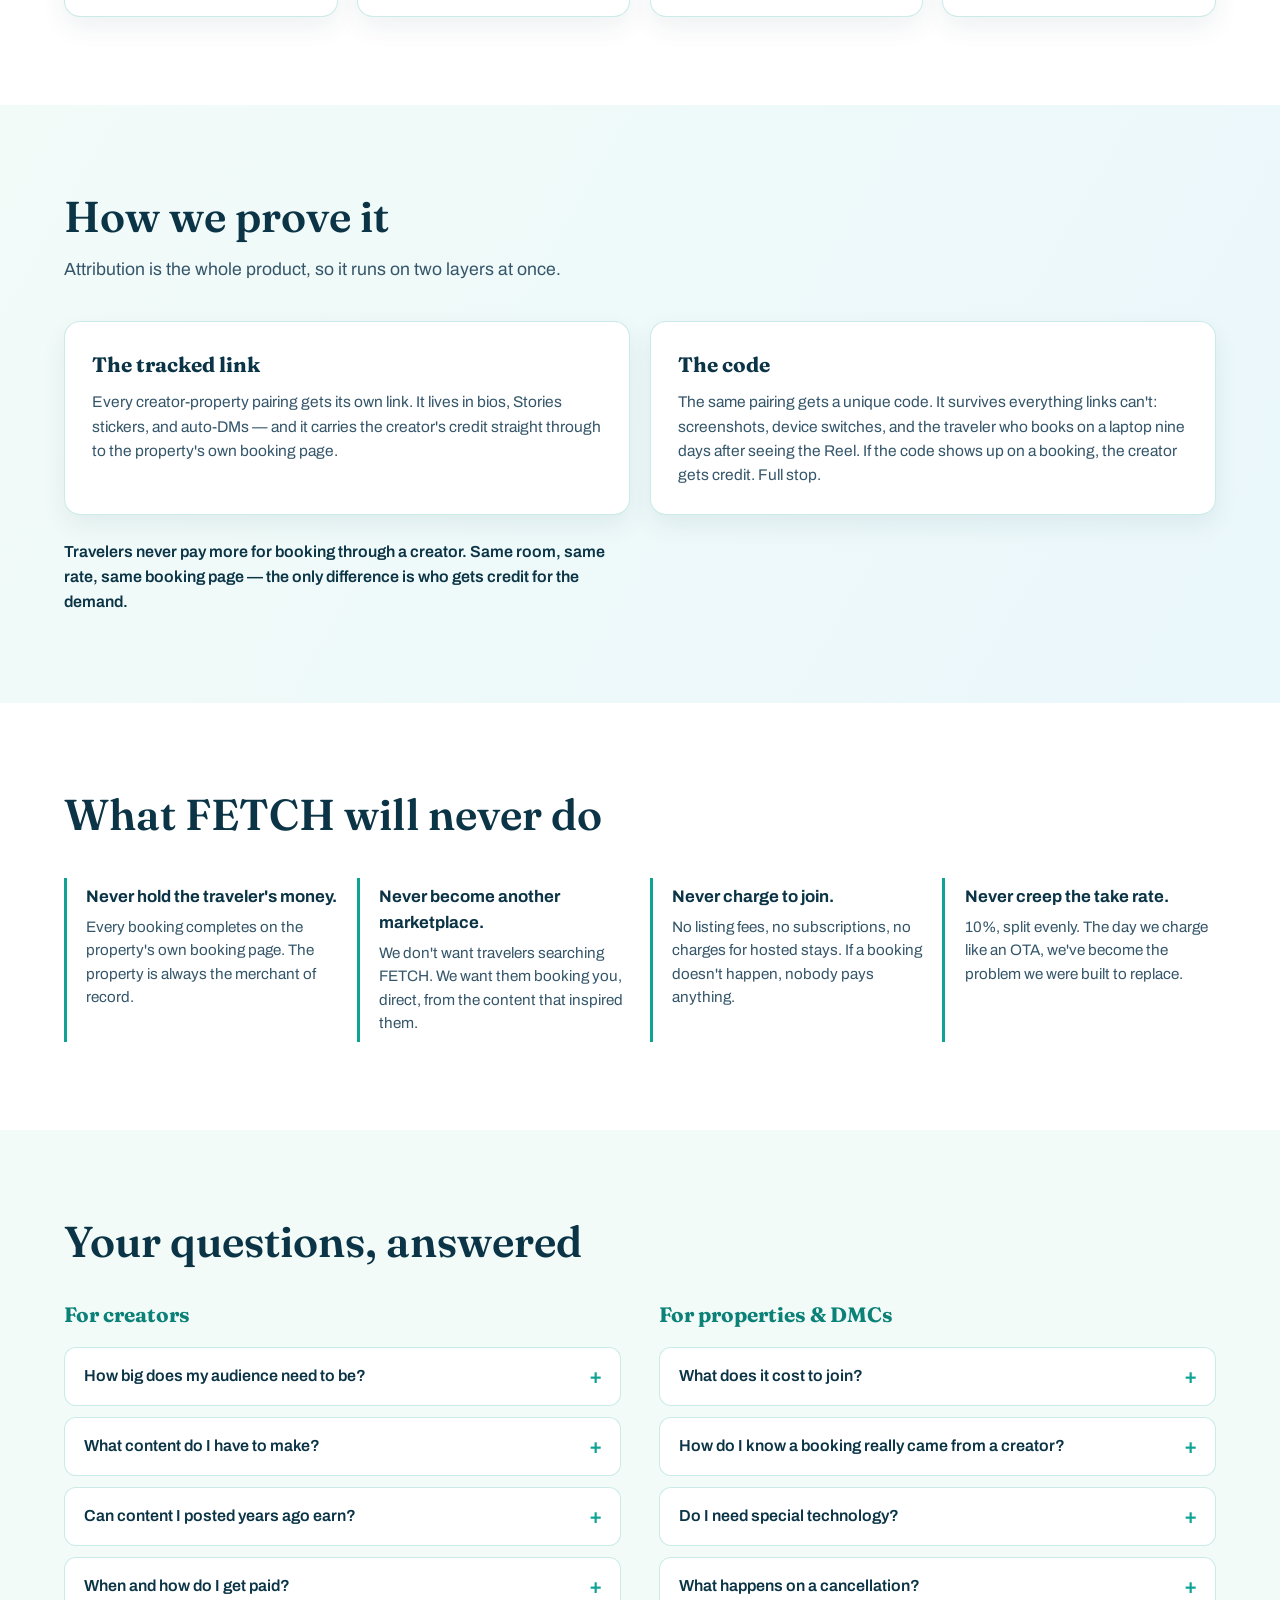
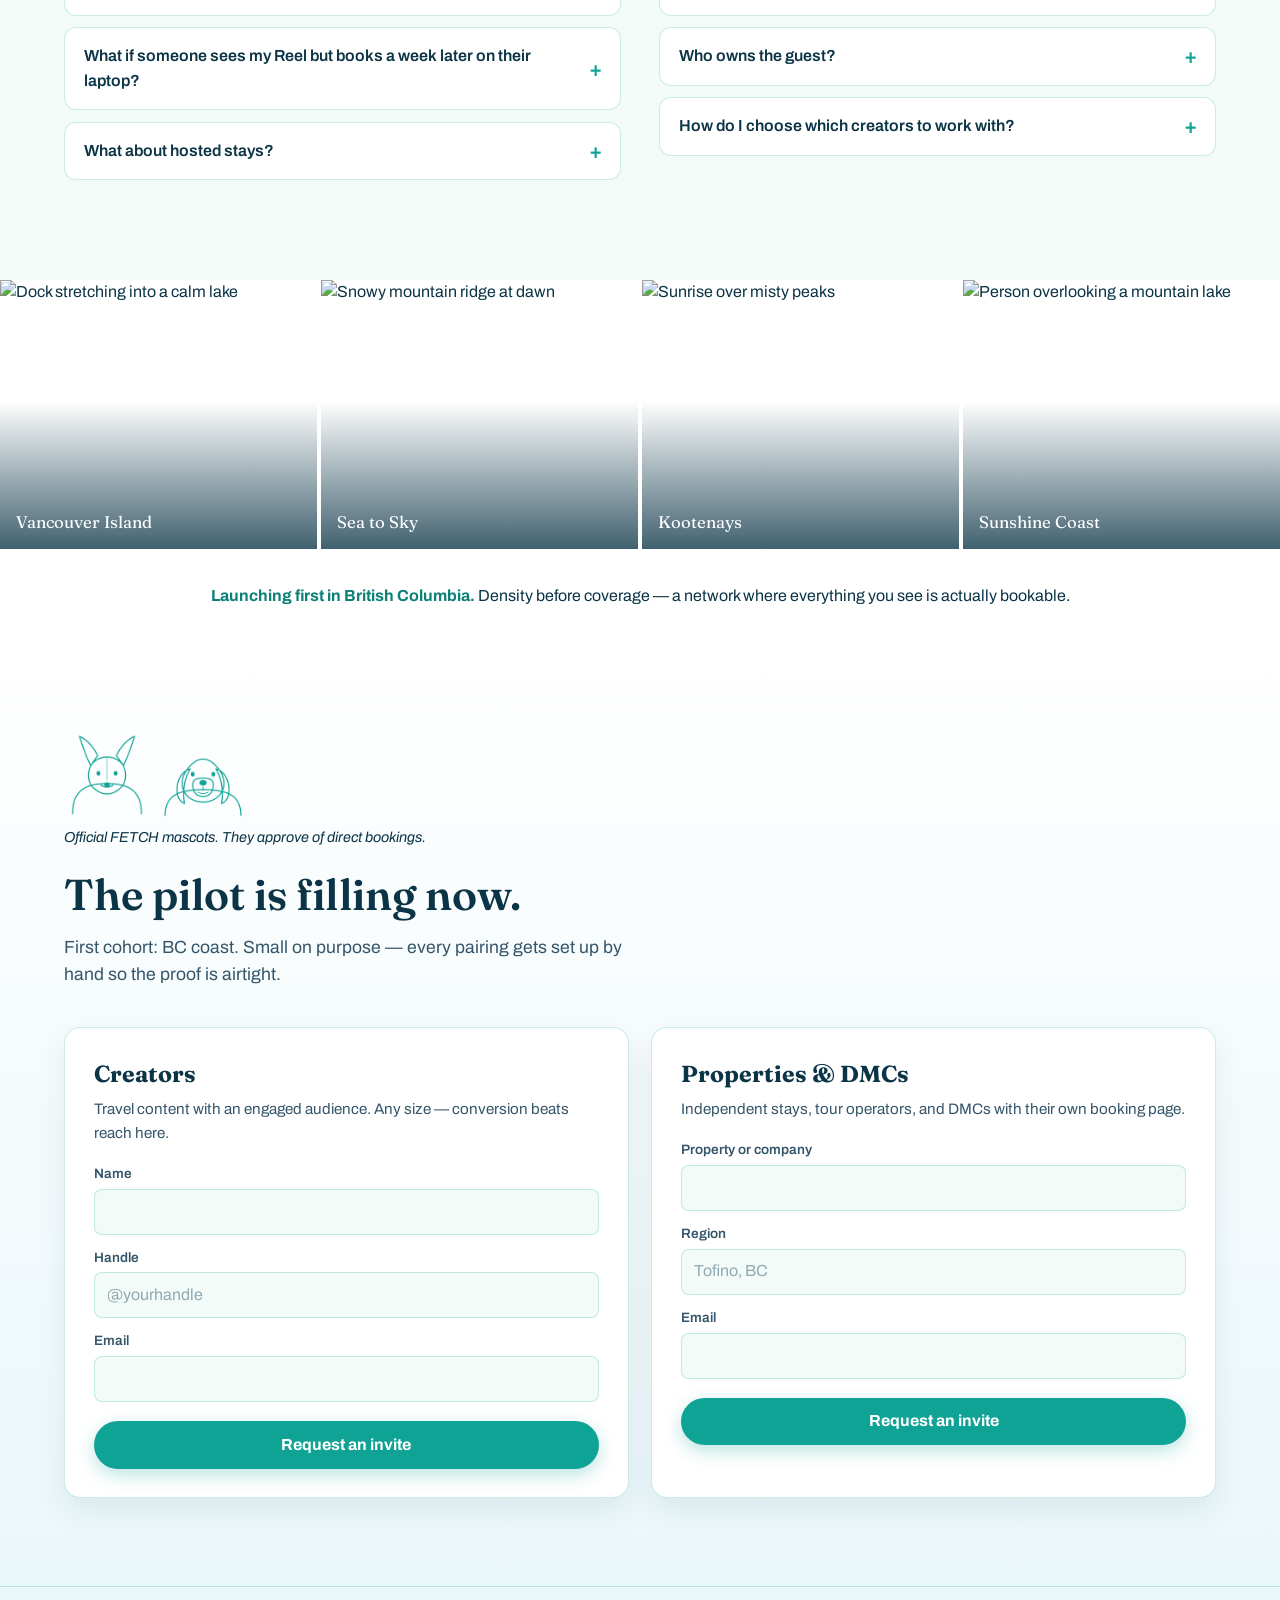
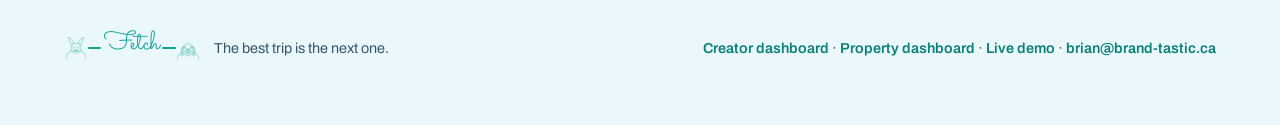
==== commit a0e4c6e0: "Unify logo as one drawing: green mascots, monoline Sacramento script matching doodle stroke weight, " ====
--- a/index.html
+++ b/index.html
@@ -27,7 +27,7 @@
 <meta name="twitter:description" content="The trips you inspire should pay you back. Creators earn cash on verified direct bookings.">
 <meta name="twitter:image" content="https://images.unsplash.com/photo-1507525428034-b723cf961d3e?auto=format&fit=crop&w=1200&h=630&q=80">
 <link rel="preconnect" href="https://fonts.googleapis.com">
-<link href="https://fonts.googleapis.com/css2?family=Fraunces:opsz,wght@9..144,500;9..144,600;9..144,700&family=Archivo:wght@400;500;600;700&family=Pacifico&display=swap" rel="stylesheet">
+<link href="https://fonts.googleapis.com/css2?family=Fraunces:opsz,wght@9..144,500;9..144,600;9..144,700&family=Archivo:wght@400;500;600;700&family=Sacramento&display=swap" rel="stylesheet">
 <script src="https://cdn.jsdelivr.net/npm/@supabase/supabase-js@2"></script>
 <style>
   :root{
@@ -59,7 +59,7 @@
   .fetch-logo{display:inline-flex;align-items:center;color:#0FA396;text-decoration:none}
   .fetch-logo img{width:2em;height:2em}
   .fetch-logo i{display:block;width:1.1em;height:2px;background:#0FA396;border-radius:1px;flex:none}
-  .fetch-logo b{font-family:'Pacifico',cursive;font-weight:400;font-size:1.5em;line-height:1;margin:0 .18em;transform:translateY(-.08em)}
+  .fetch-logo b{font-family:'Sacramento',cursive;font-weight:400;font-size:2.15em;line-height:1;margin:0 .1em;transform:translateY(-.12em)}
   .nav-links{display:flex;gap:1.5rem;align-items:center;font-size:.95rem}
   .nav-links a{text-decoration:none;color:var(--ink);opacity:.85;font-weight:500}
   .nav-links a:hover{opacity:1;color:var(--aqua)}
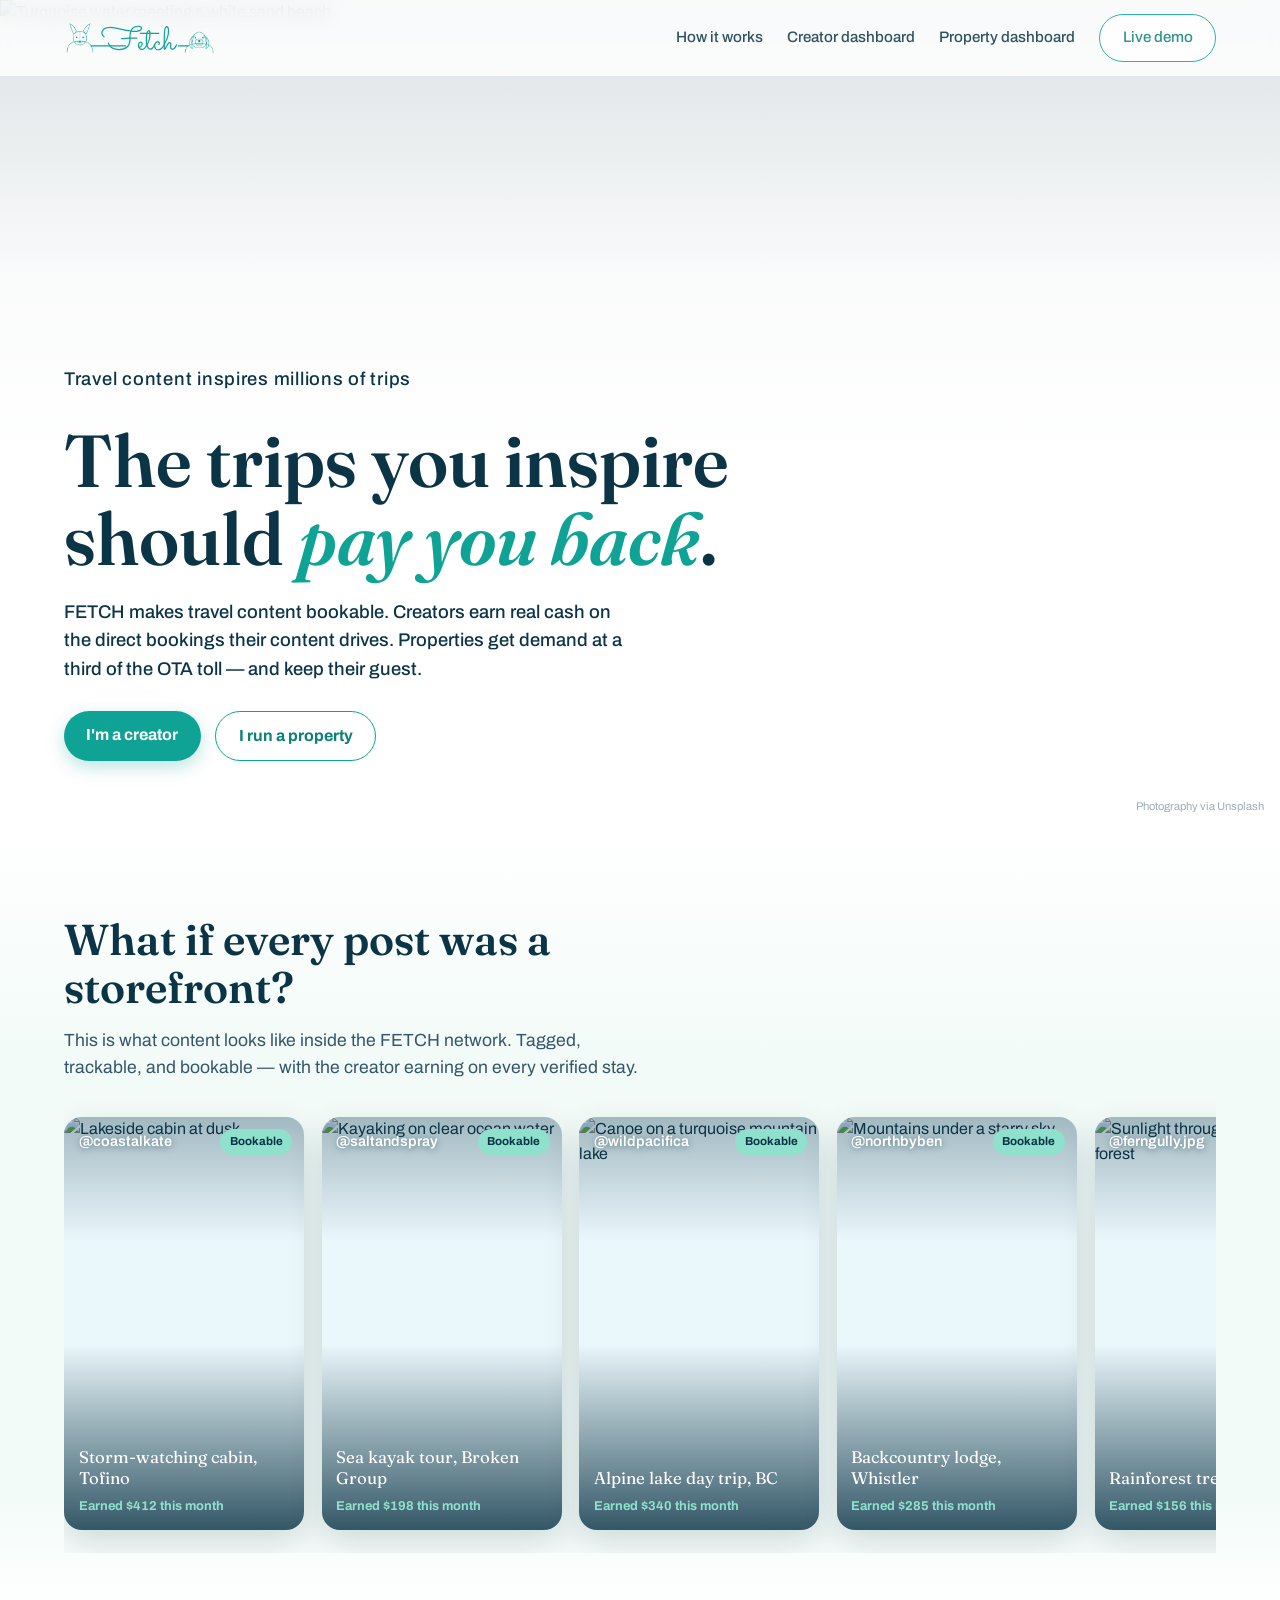
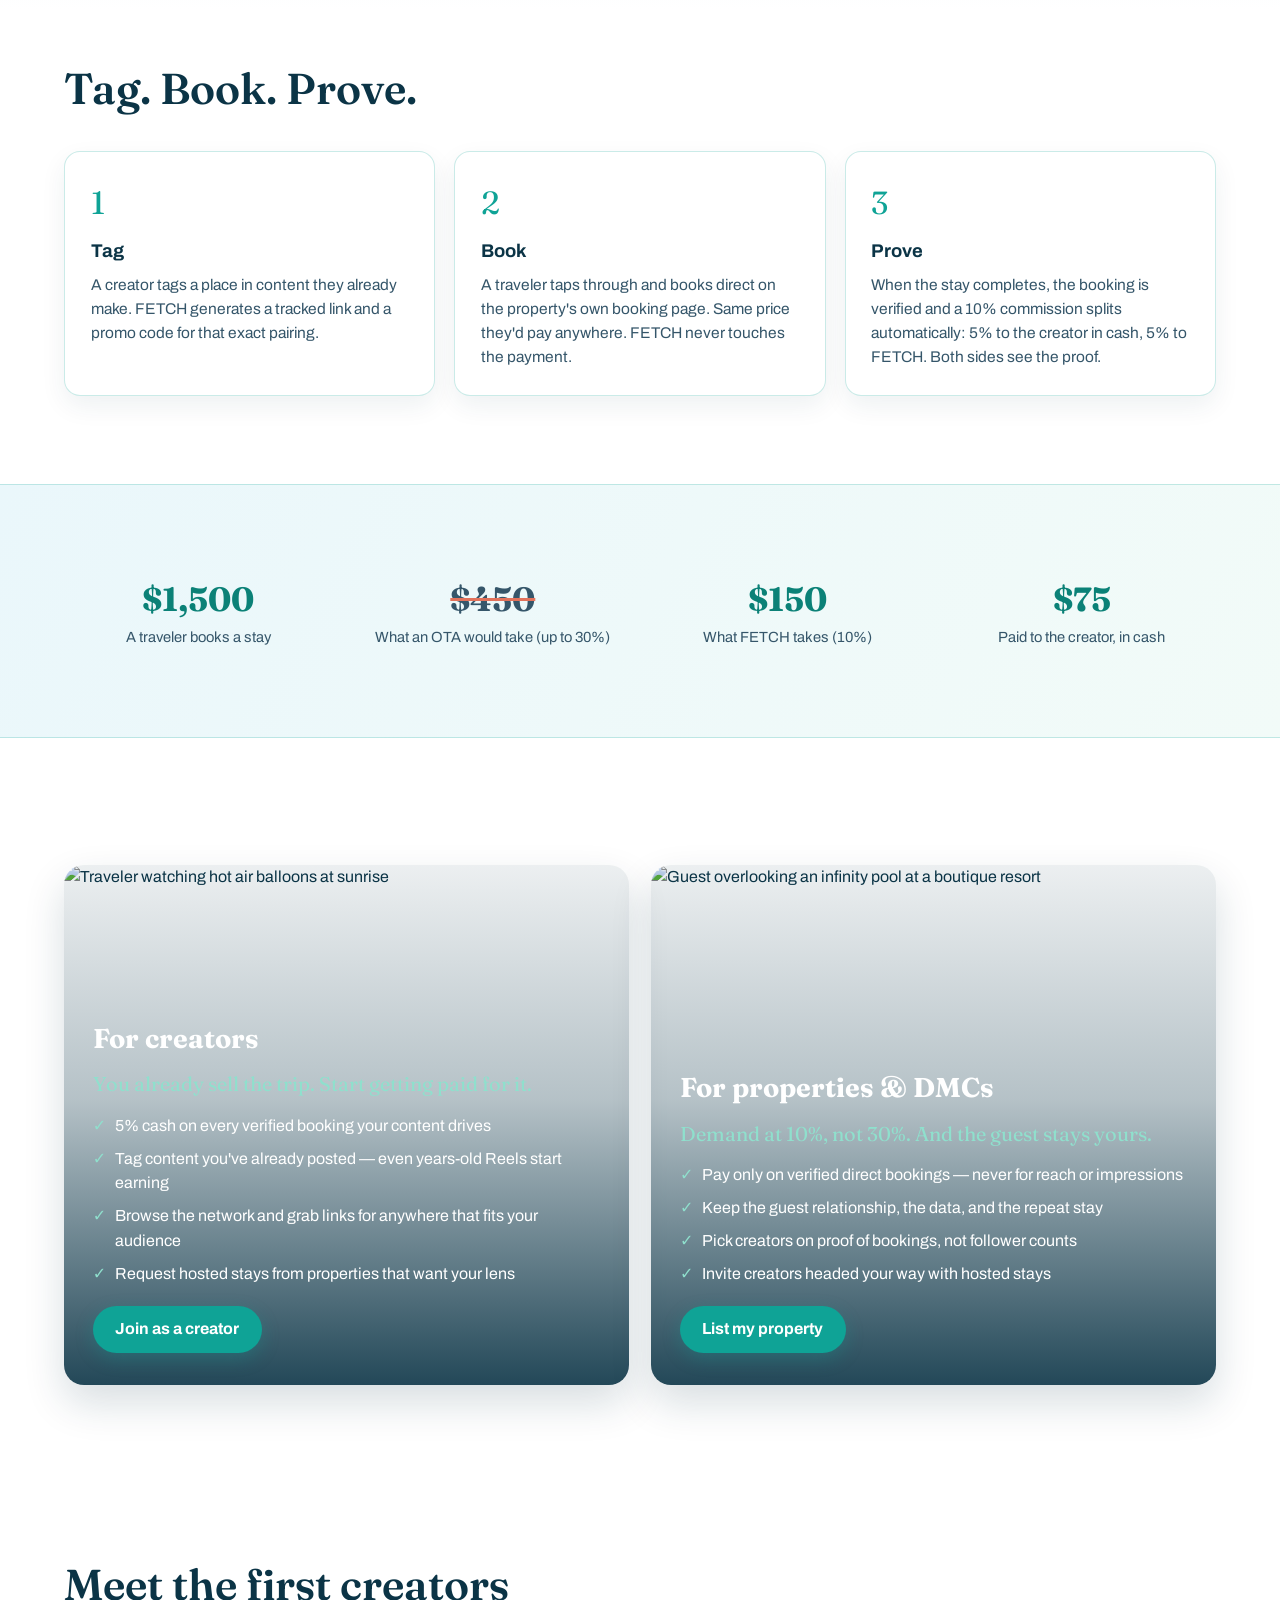
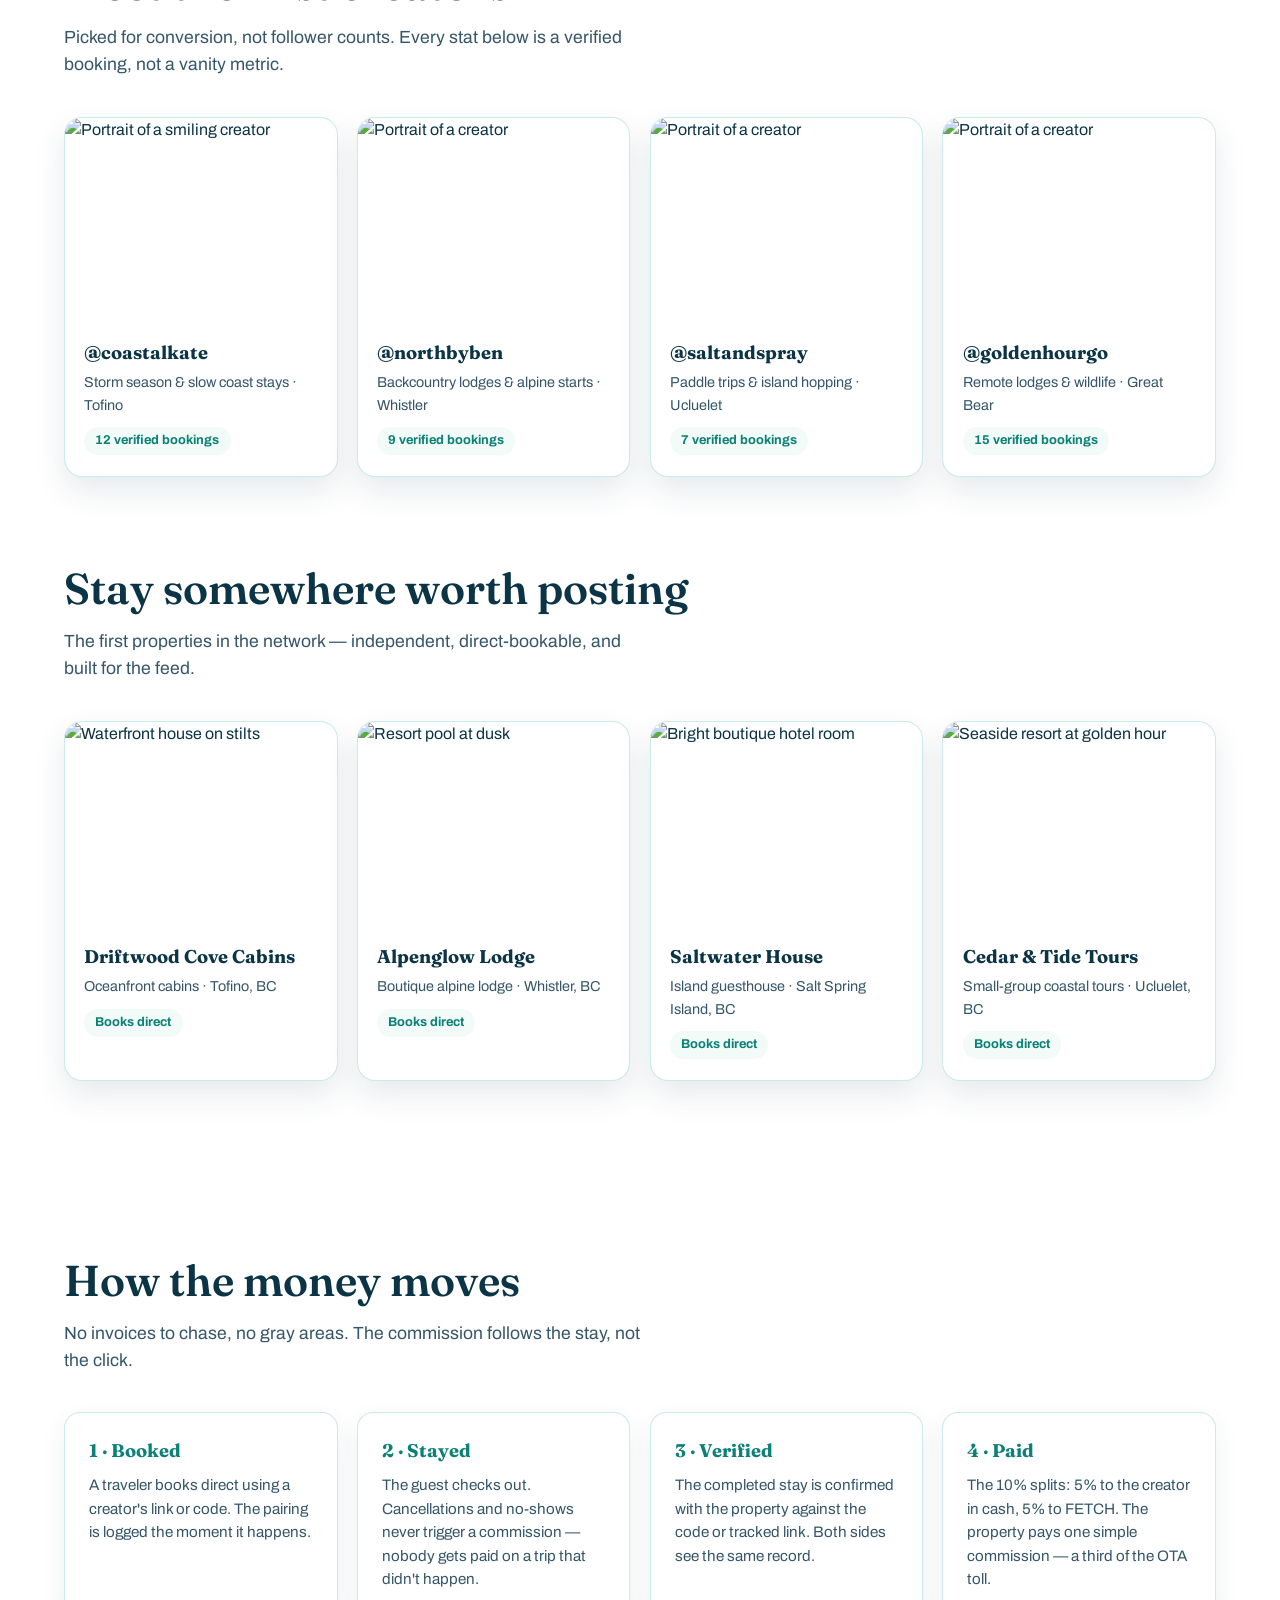
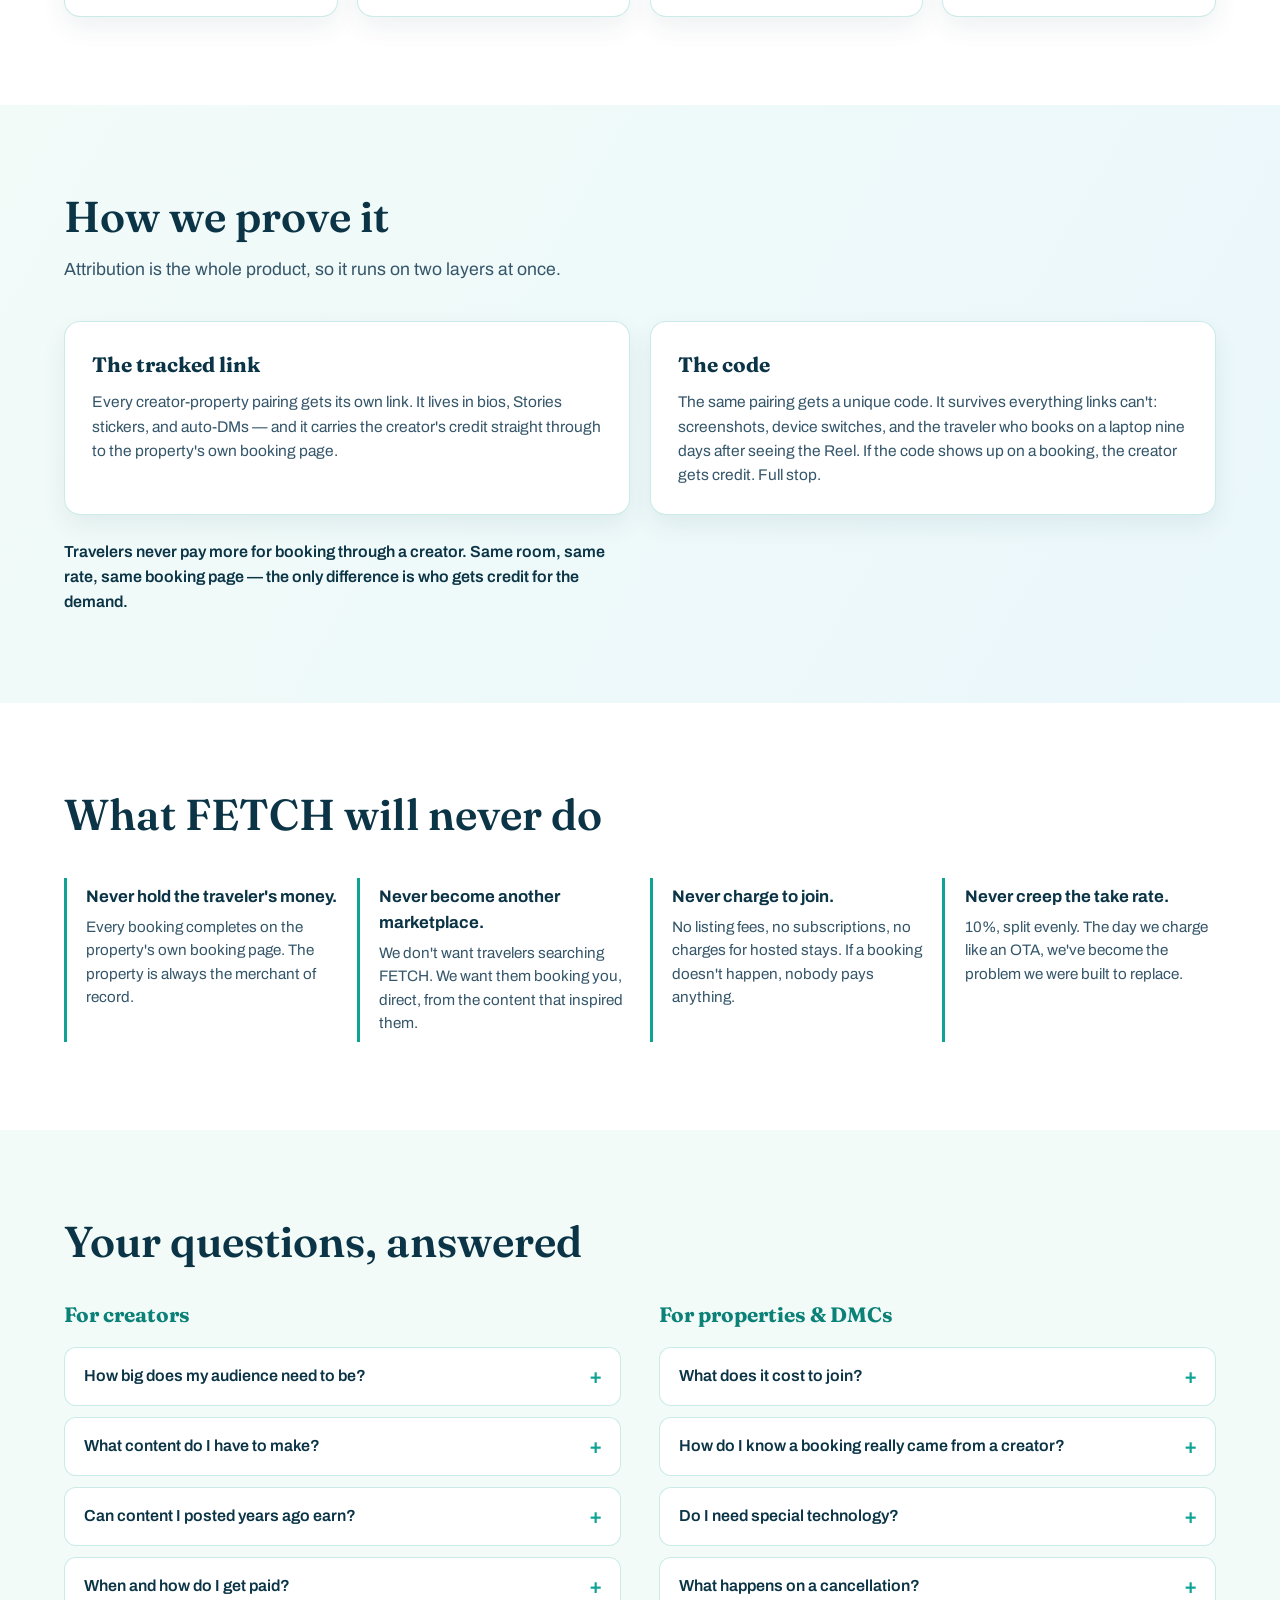
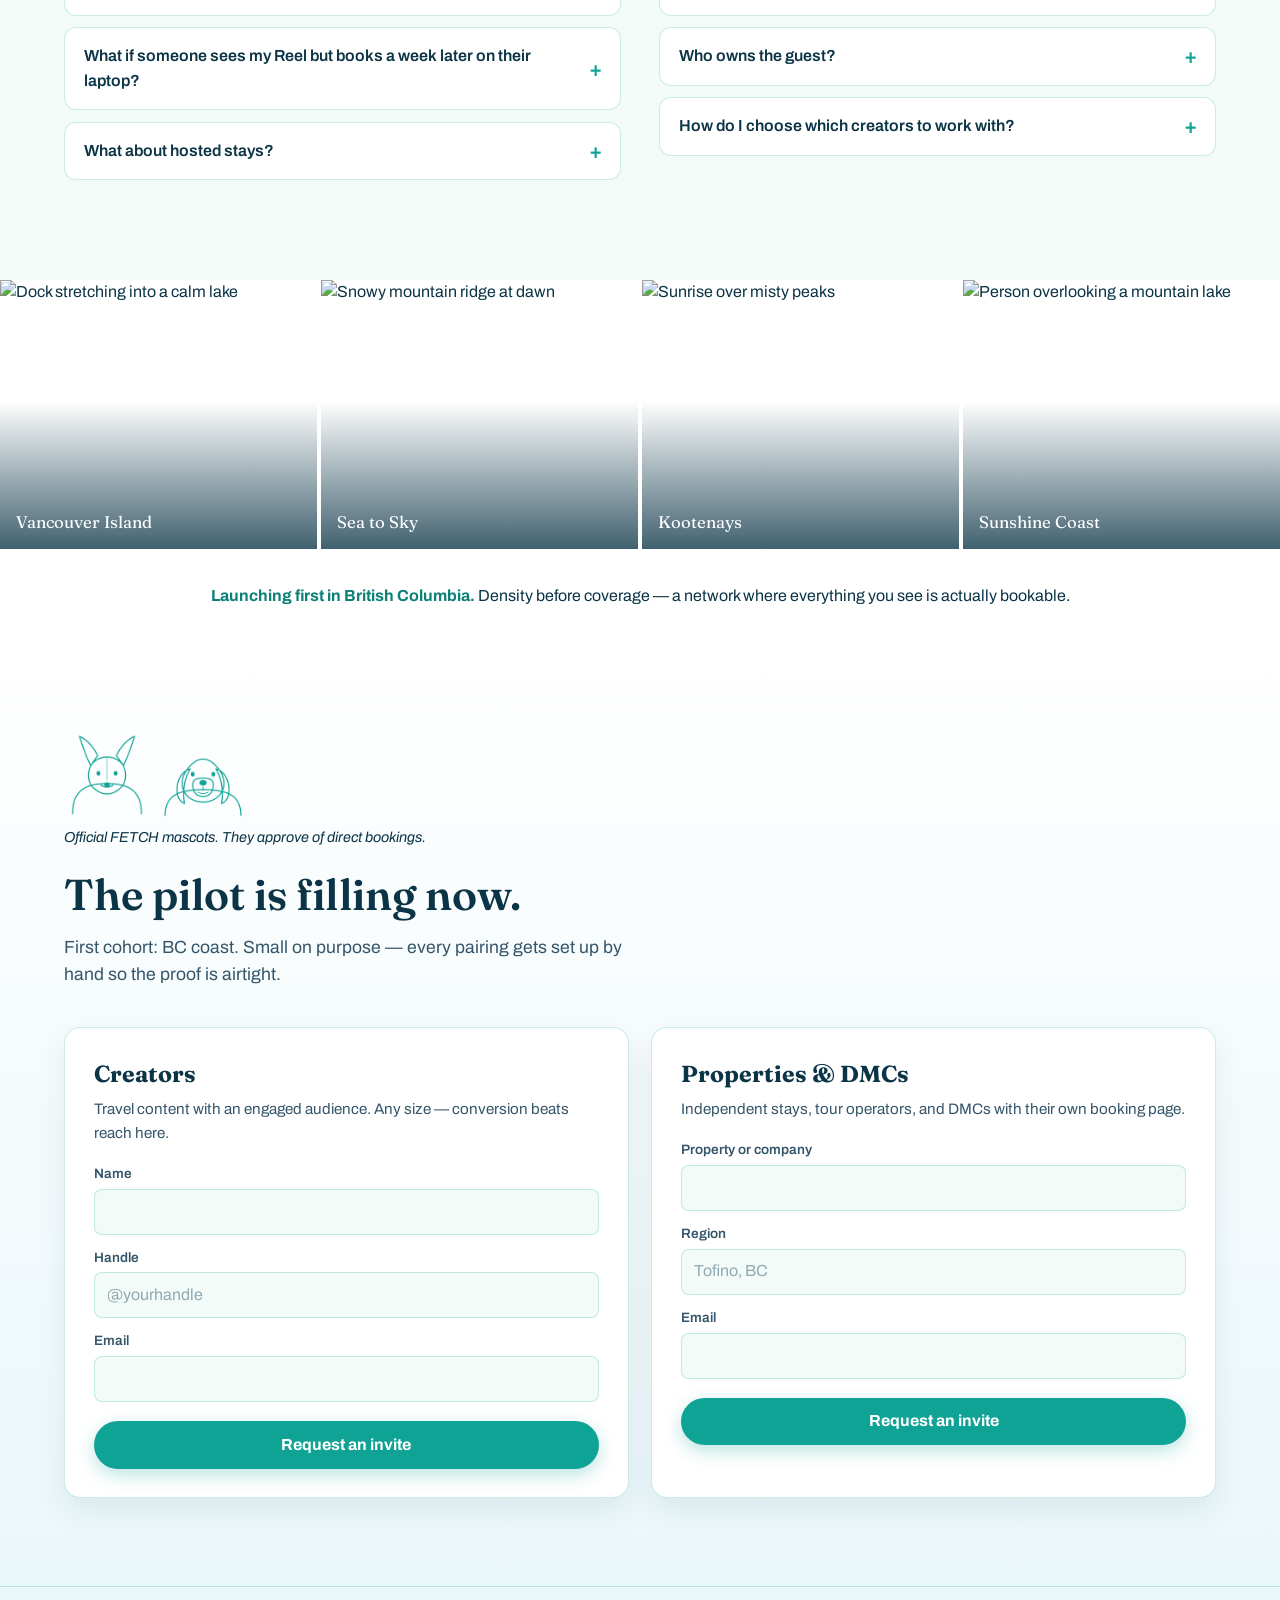
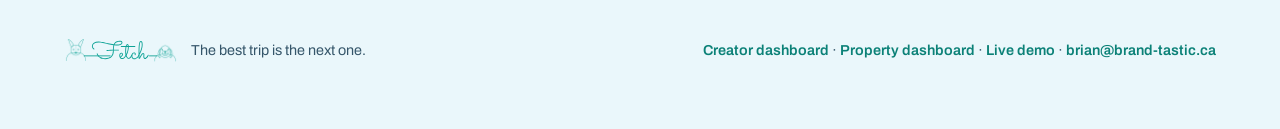
==== commit 7f53ea0d: "Freeze official logo as single SVG (glyph paths, pixel-aligned connectors) and deploy across all pag" ====
--- a/index.html
+++ b/index.html
@@ -56,11 +56,7 @@
     padding:.85rem 5vw;background:rgba(255,255,255,.82);backdrop-filter:blur(10px);
     border-bottom:1px solid rgba(255,255,255,.4);
   }
-  .fetch-logo{display:inline-flex;align-items:center;color:#0FA396;text-decoration:none}
-  .fetch-logo img{width:2em;height:2em}
-  .fetch-logo i{display:block;width:1.1em;height:2px;background:#0FA396;border-radius:1px;flex:none}
-  .fetch-logo b{font-family:'Sacramento',cursive;font-weight:400;font-size:2.15em;line-height:1;margin:0 .1em;transform:translateY(-.12em)}
-  .nav-links{display:flex;gap:1.5rem;align-items:center;font-size:.95rem}
+    .nav-links{display:flex;gap:1.5rem;align-items:center;font-size:.95rem}
   .nav-links a{text-decoration:none;color:var(--ink);opacity:.85;font-weight:500}
   .nav-links a:hover{opacity:1;color:var(--aqua)}
   .btn{
@@ -227,7 +223,7 @@
 <body>
 
 <nav class="nav">
-  <a class="fetch-logo" href="#top" aria-label="FETCH home" style="font-size:16px"><img src="/corgi.png" alt=""><i></i><b>Fetch</b><i></i><img src="/blacklab.png" alt=""></a>
+  <a href="#top" aria-label="FETCH home"><img src="/logo.svg" alt="Fetch" style="height:40px;display:block"></a>
   <div class="nav-links">
     <a href="#how" class="hide-sm">How it works</a>
     <a href="/creator.html">Creator dashboard</a>
@@ -616,7 +612,7 @@
 
 <footer>
   <div class="foot">
-    <div class="foot-wrap"><span class="fetch-logo" style="font-size:12px"><img src="/corgi.png" alt=""><i></i><b>Fetch</b><i></i><img src="/blacklab.png" alt=""></span><em>The best trip is the next one.</em></div>
+    <div class="foot-wrap"><img src="/logo.svg" alt="Fetch" style="height:30px;display:block"><em>The best trip is the next one.</em></div>
     <div><a href="/creator.html">Creator dashboard</a> · <a href="/property.html">Property dashboard</a> · <a href="/app.html">Live demo</a> · <a href="mailto:brian@brand-tastic.ca">brian@brand-tastic.ca</a></div>
   </div>
 </footer>
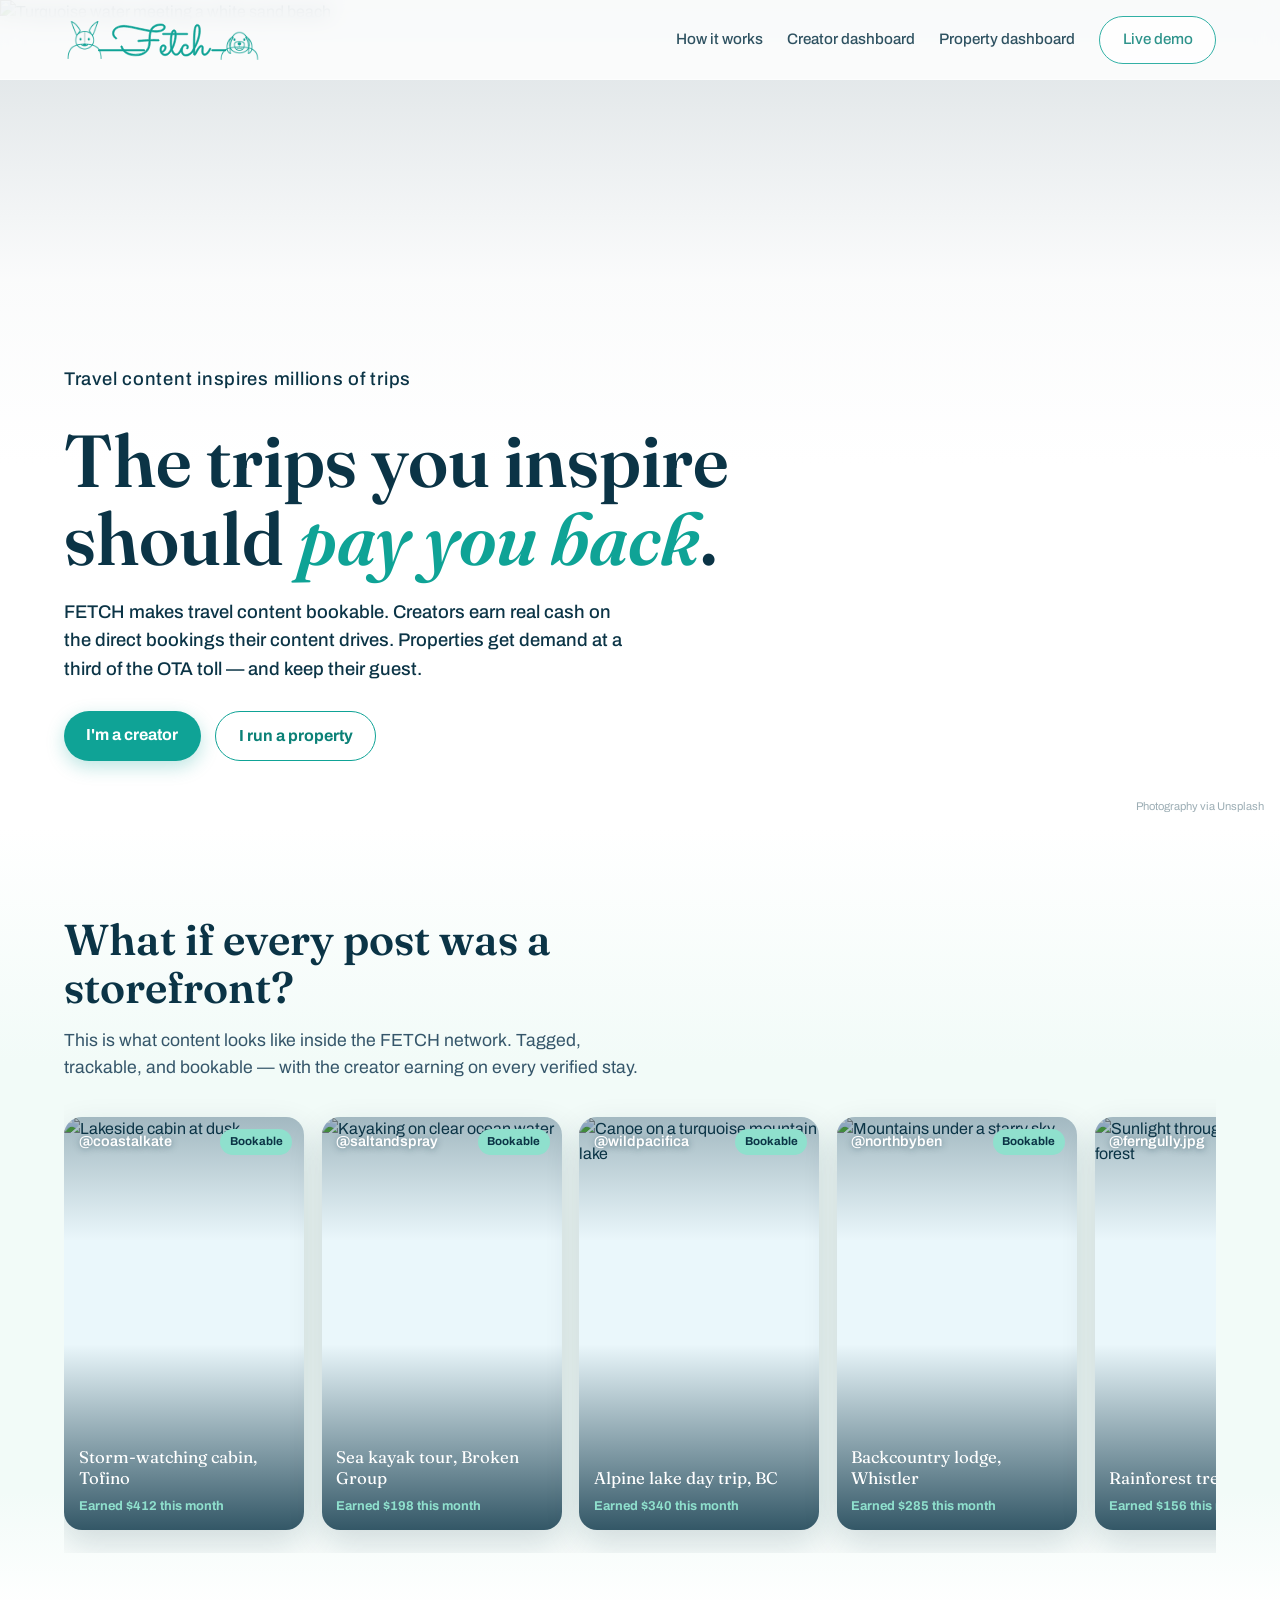
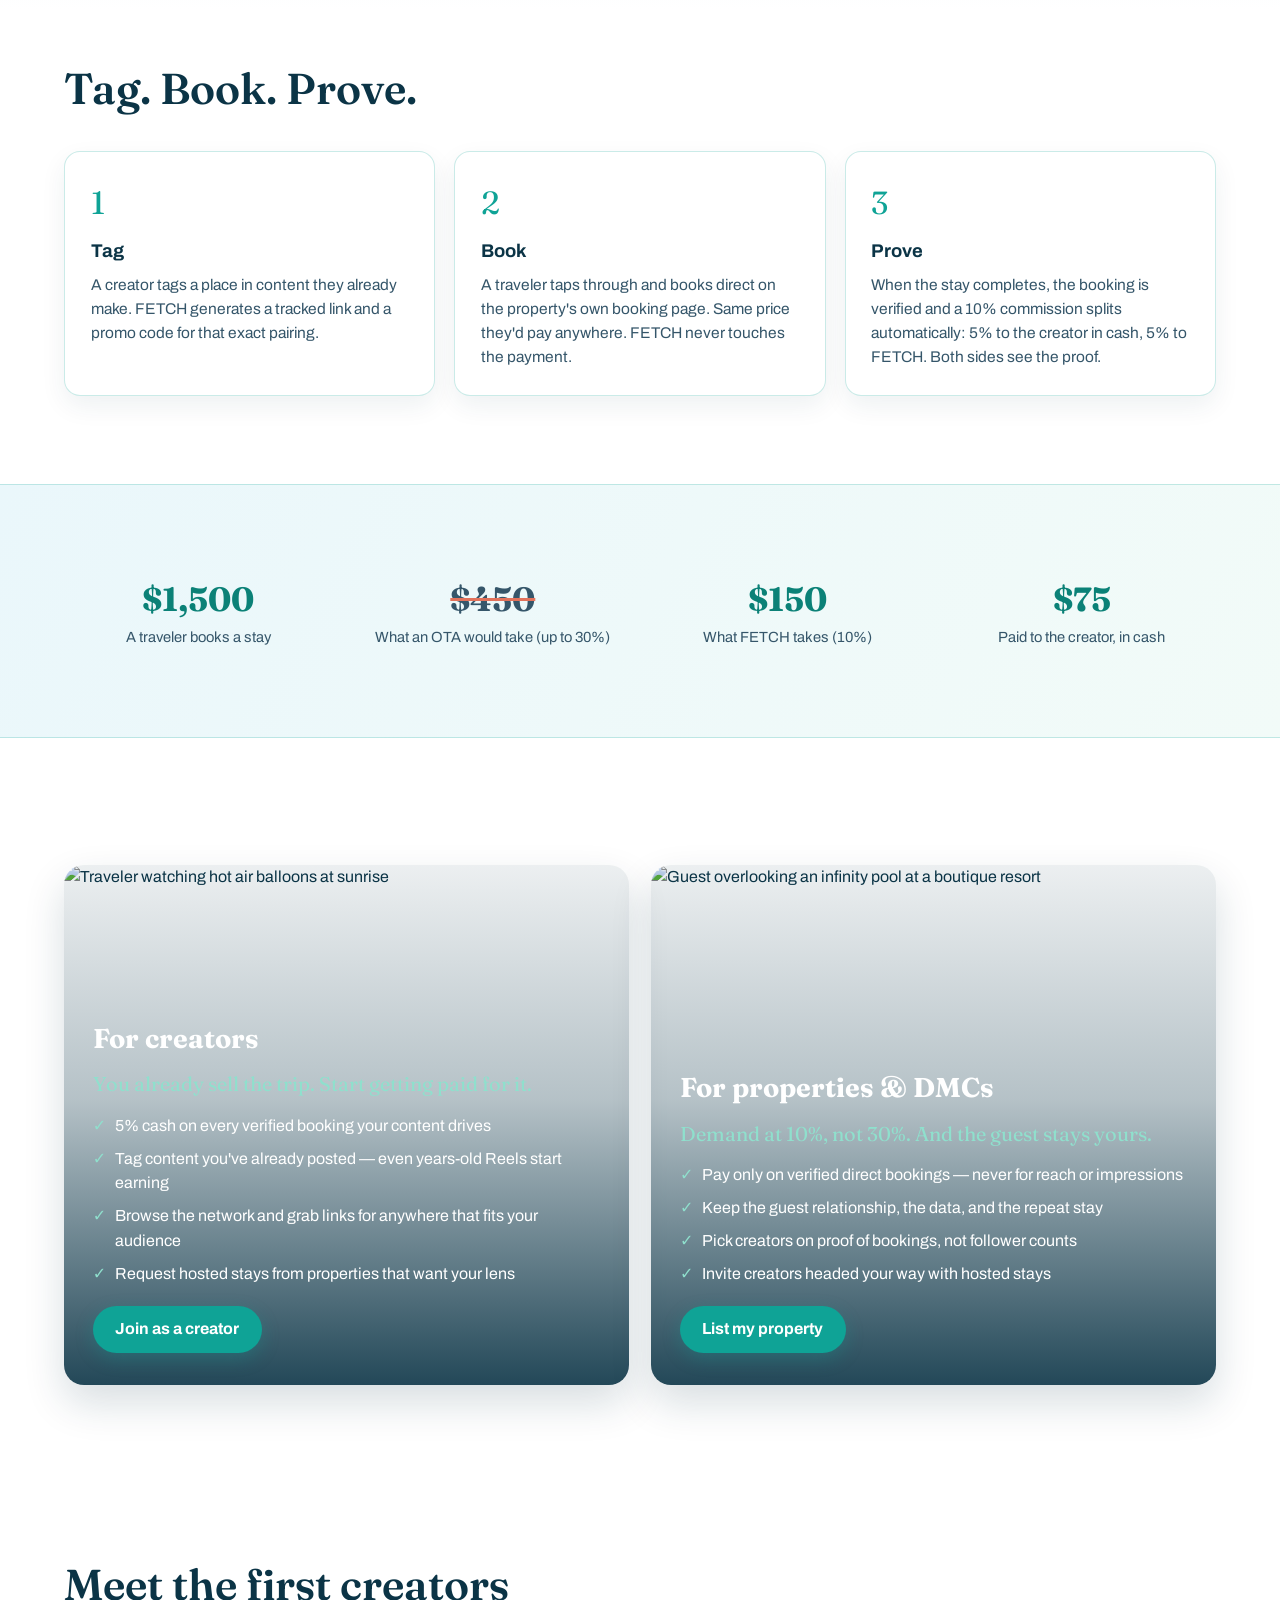
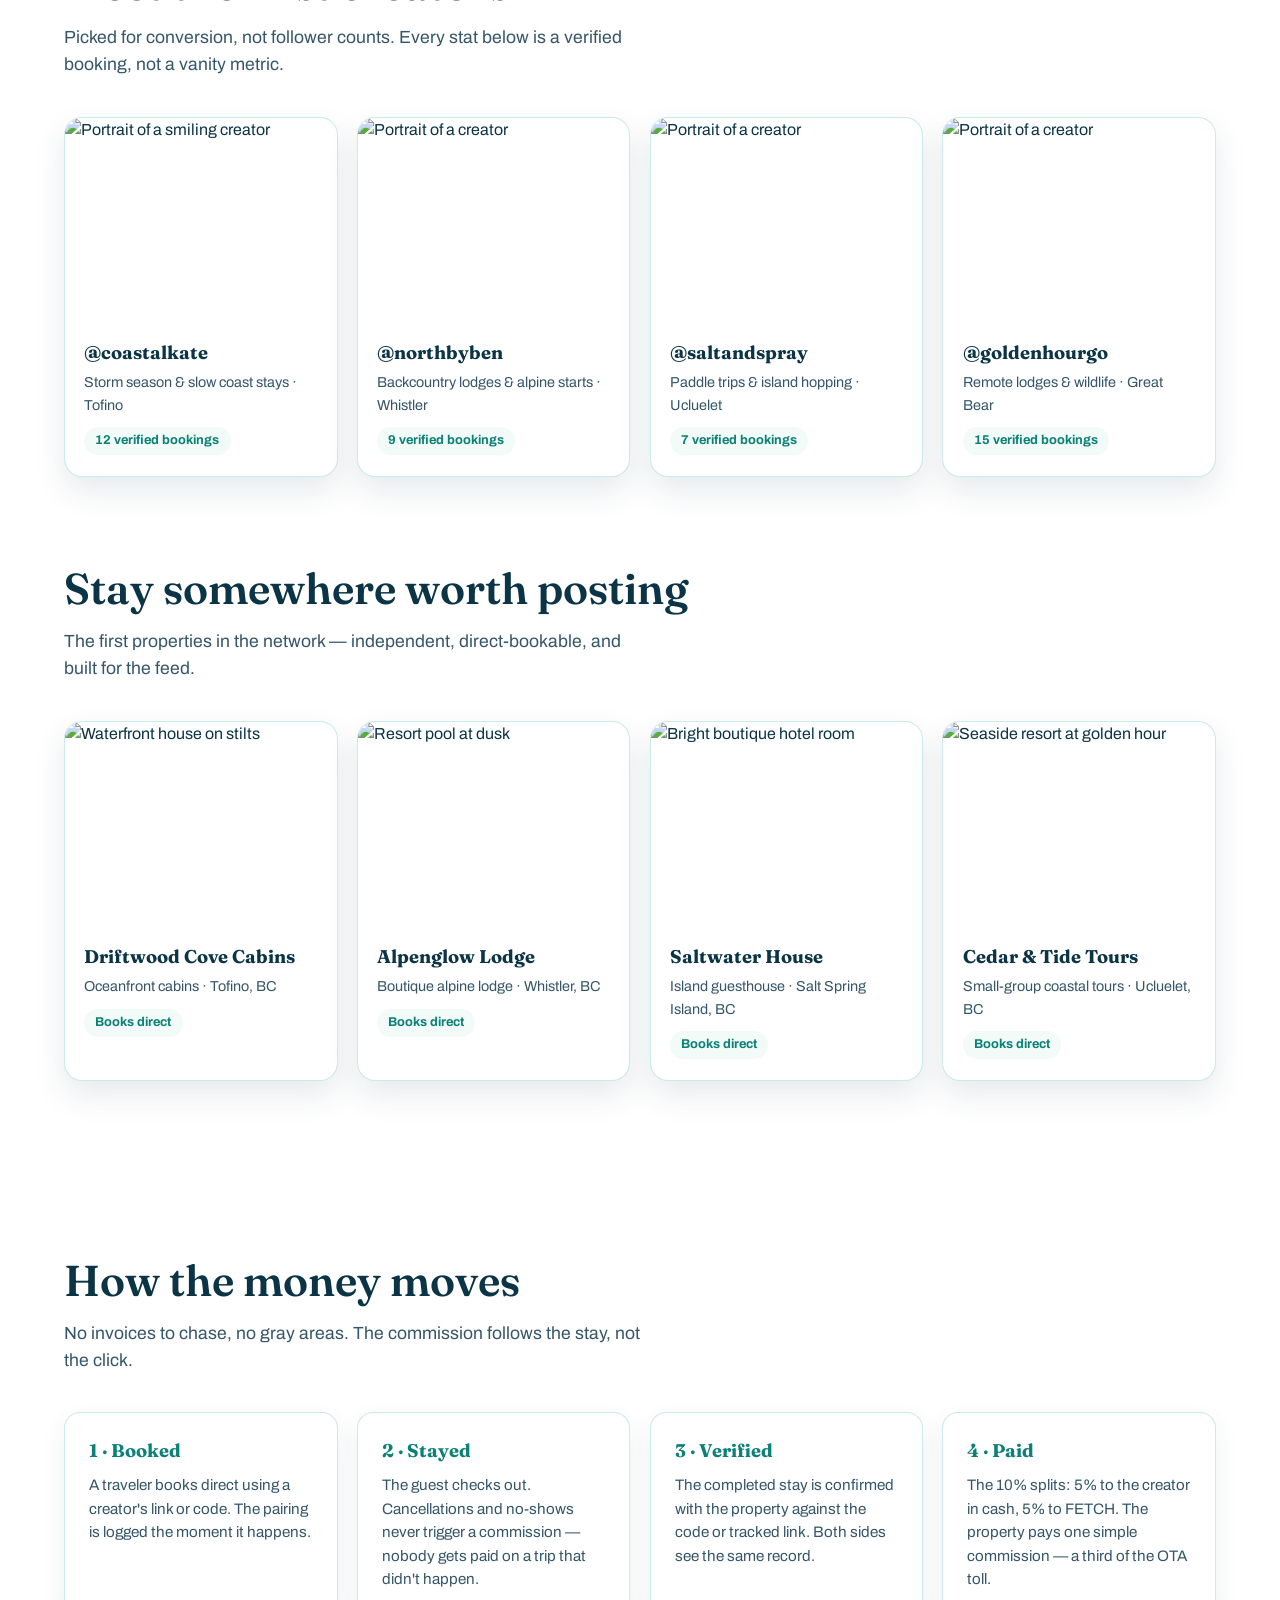
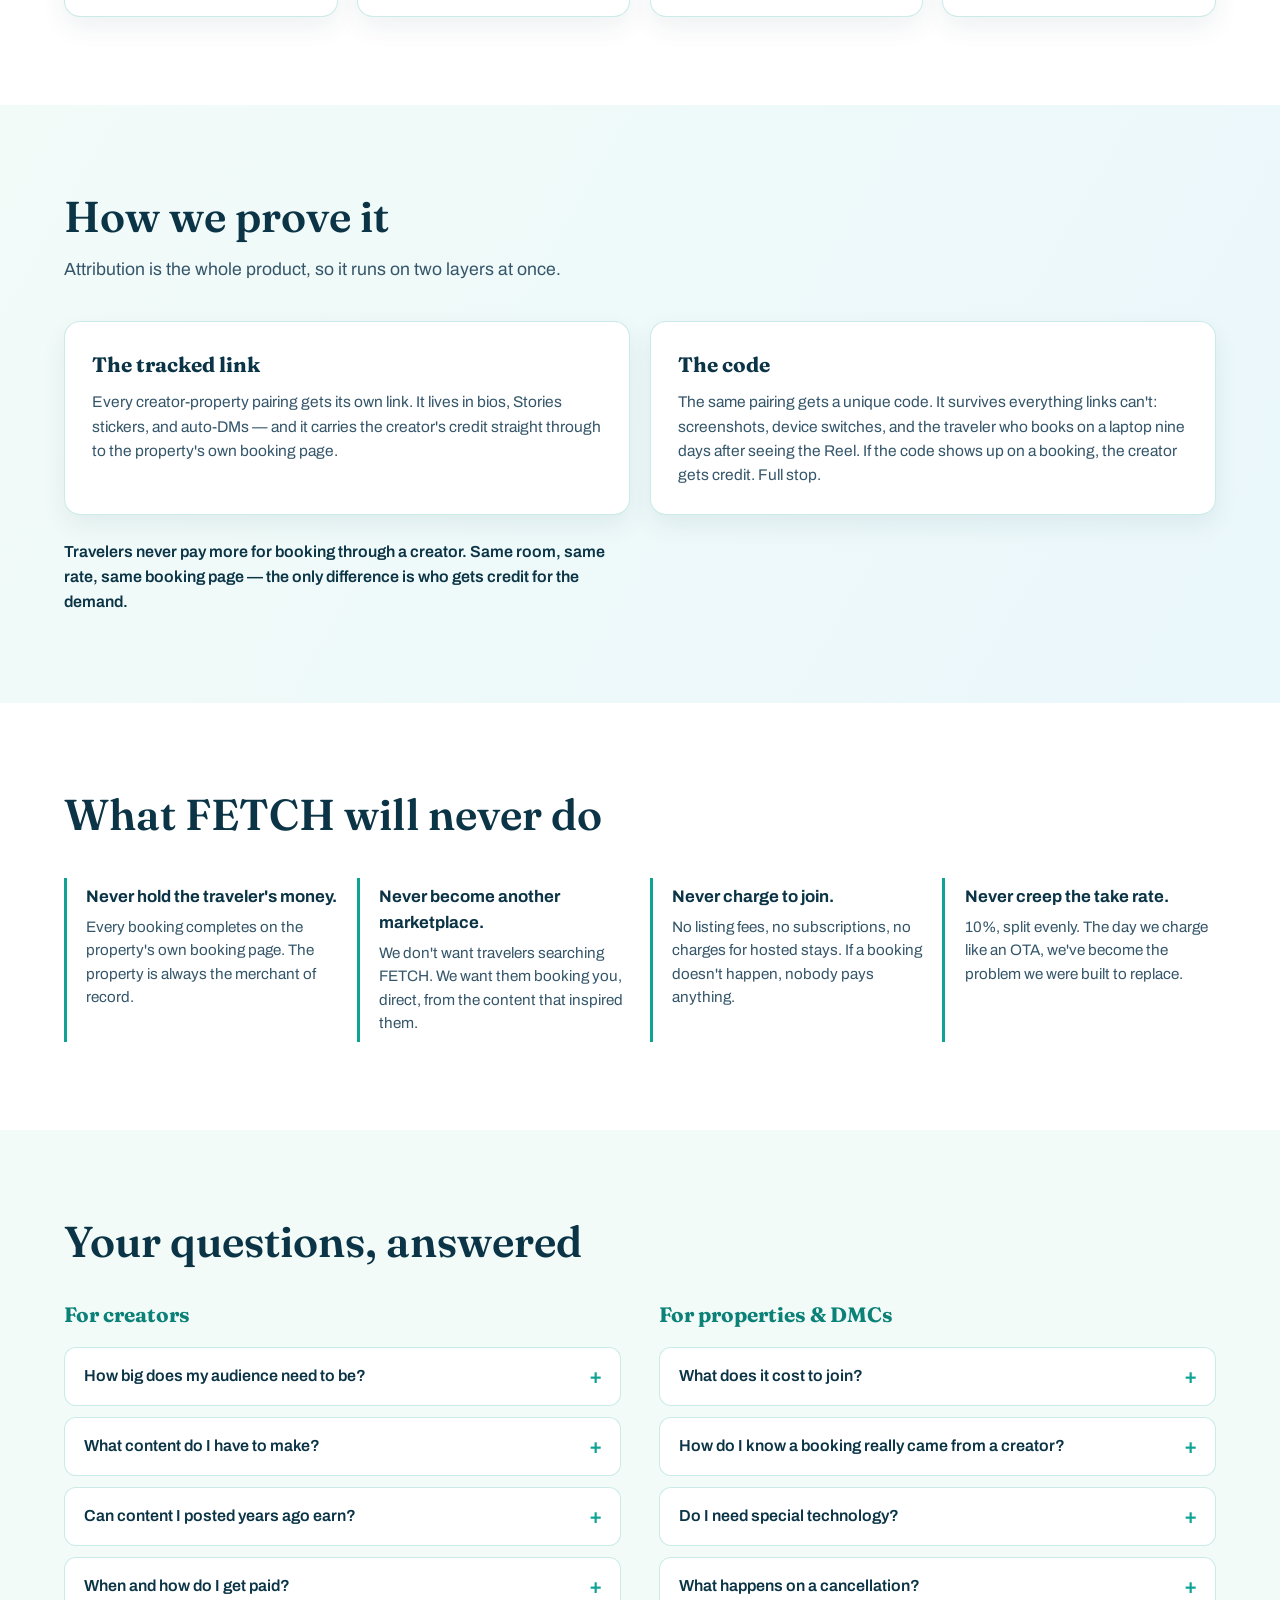
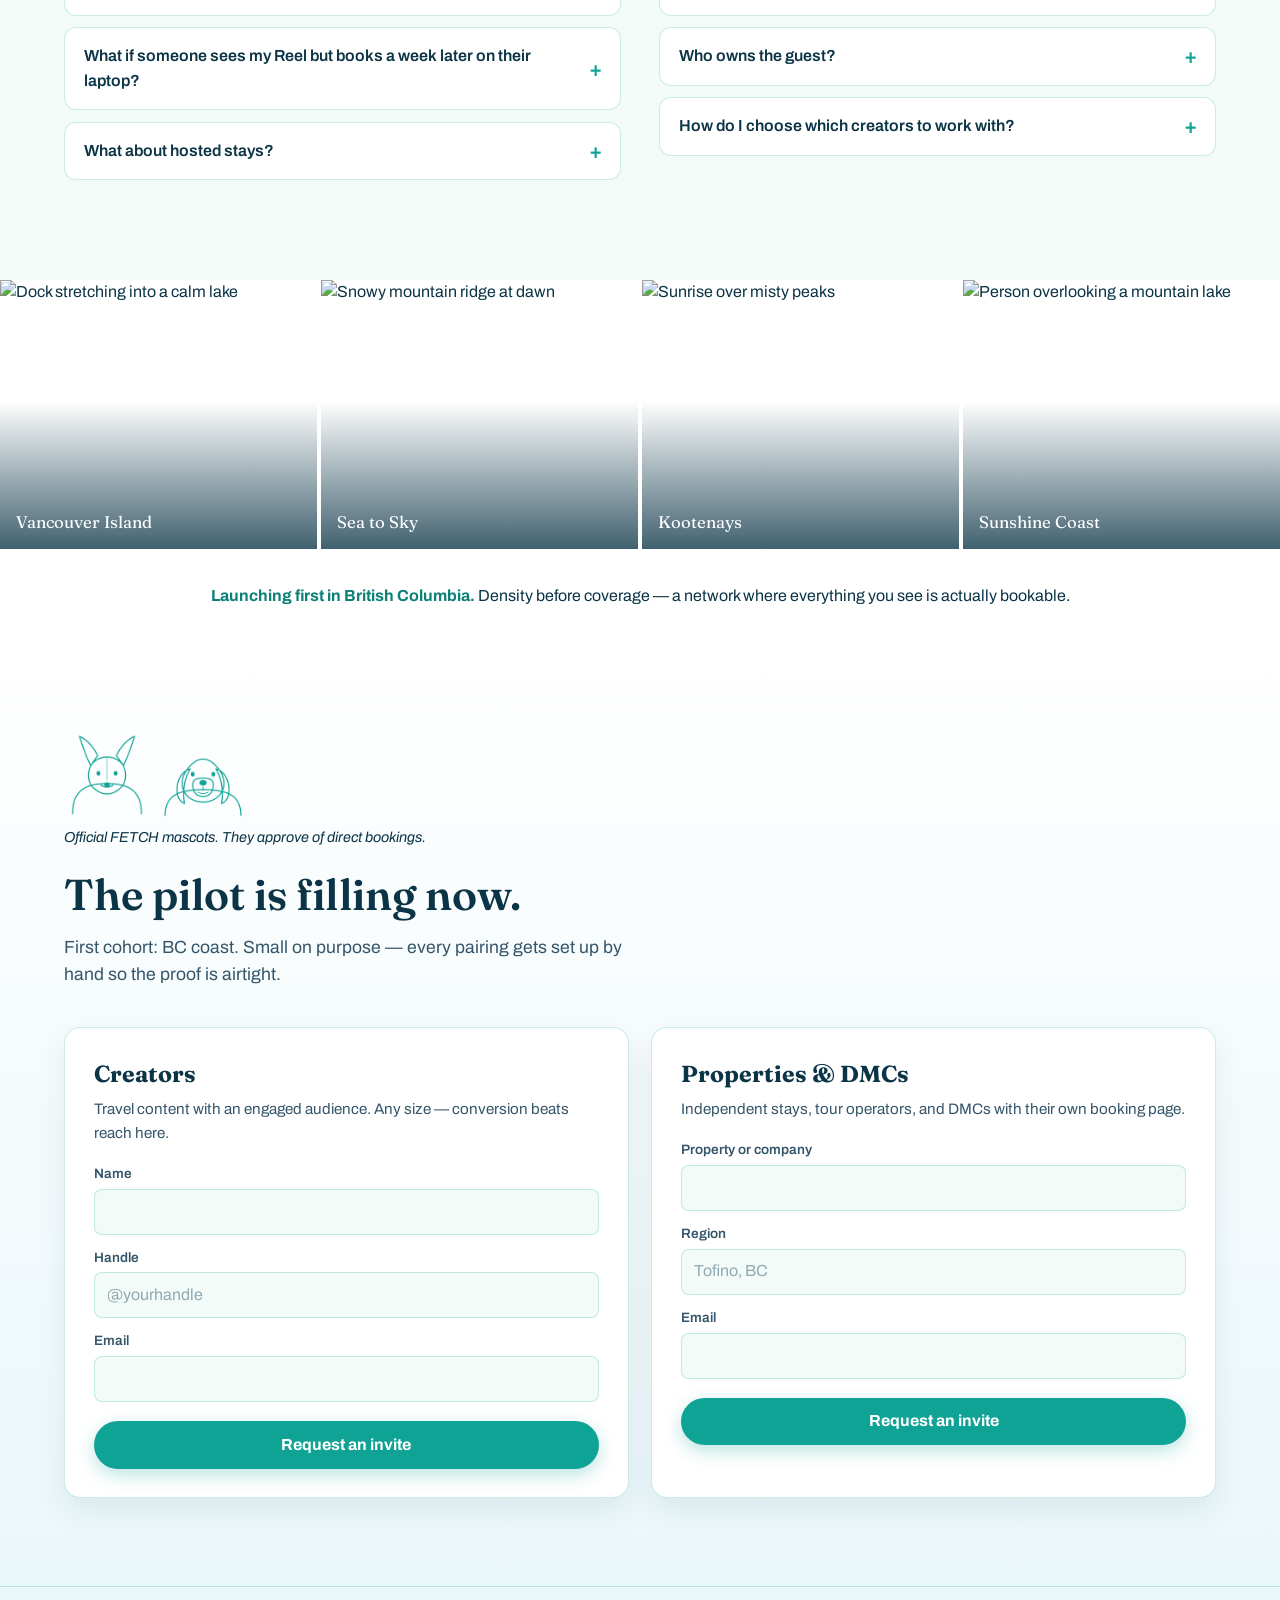
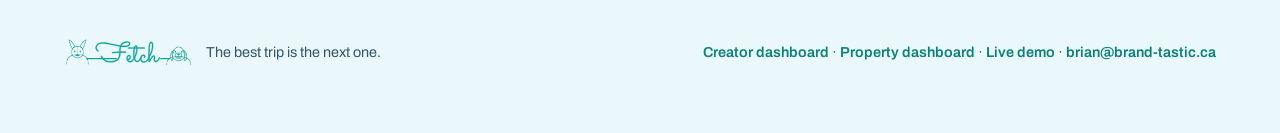
==== commit b60807a5: "Logo legibility: thicker strokes throughout the mark, larger display sizes on all pages" ====
--- a/index.html
+++ b/index.html
@@ -223,7 +223,7 @@
 <body>
 
 <nav class="nav">
-  <a href="#top" aria-label="FETCH home"><img src="/logo.svg" alt="Fetch" style="height:40px;display:block"></a>
+  <a href="#top" aria-label="FETCH home"><img src="/logo.svg" alt="Fetch" style="height:52px;display:block"></a>
   <div class="nav-links">
     <a href="#how" class="hide-sm">How it works</a>
     <a href="/creator.html">Creator dashboard</a>
@@ -612,7 +612,7 @@
 
 <footer>
   <div class="foot">
-    <div class="foot-wrap"><img src="/logo.svg" alt="Fetch" style="height:30px;display:block"><em>The best trip is the next one.</em></div>
+    <div class="foot-wrap"><img src="/logo.svg" alt="Fetch" style="height:34px;display:block"><em>The best trip is the next one.</em></div>
     <div><a href="/creator.html">Creator dashboard</a> · <a href="/property.html">Property dashboard</a> · <a href="/app.html">Live demo</a> · <a href="mailto:brian@brand-tastic.ca">brian@brand-tastic.ca</a></div>
   </div>
 </footer>
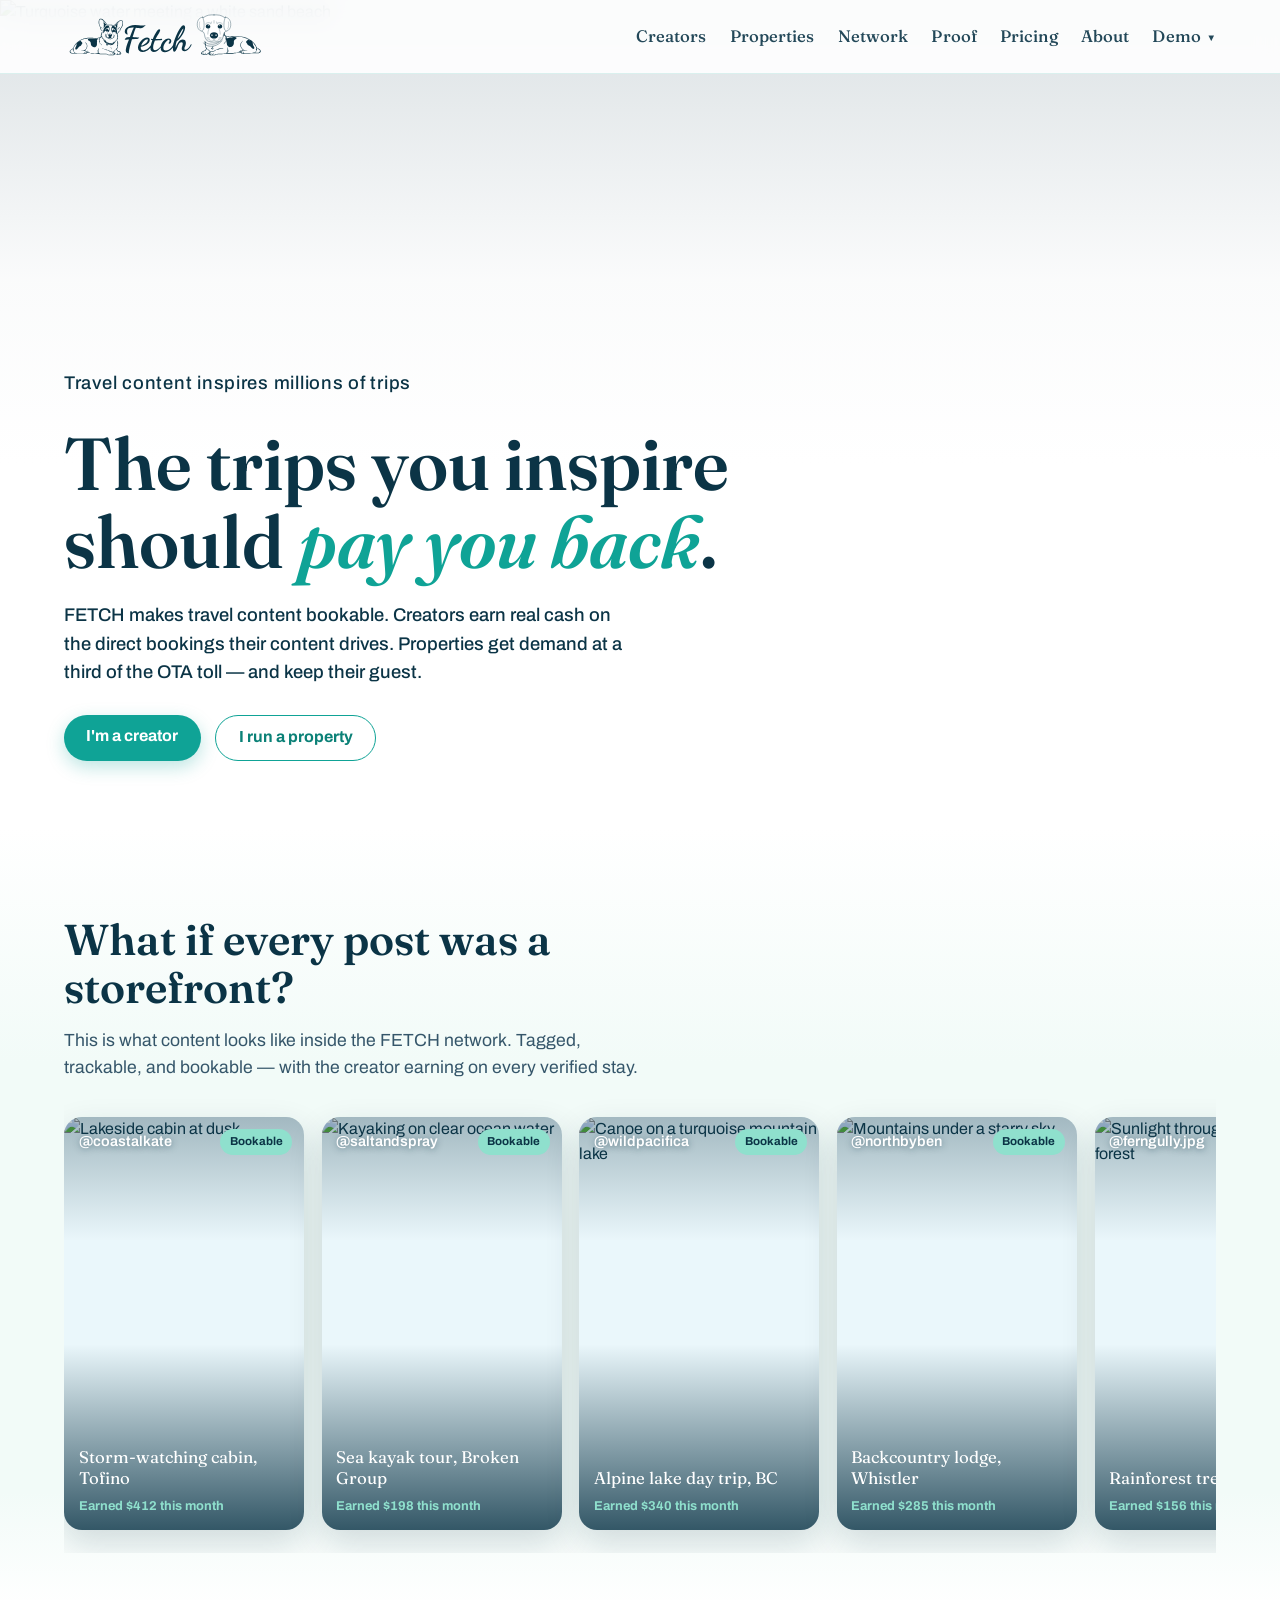
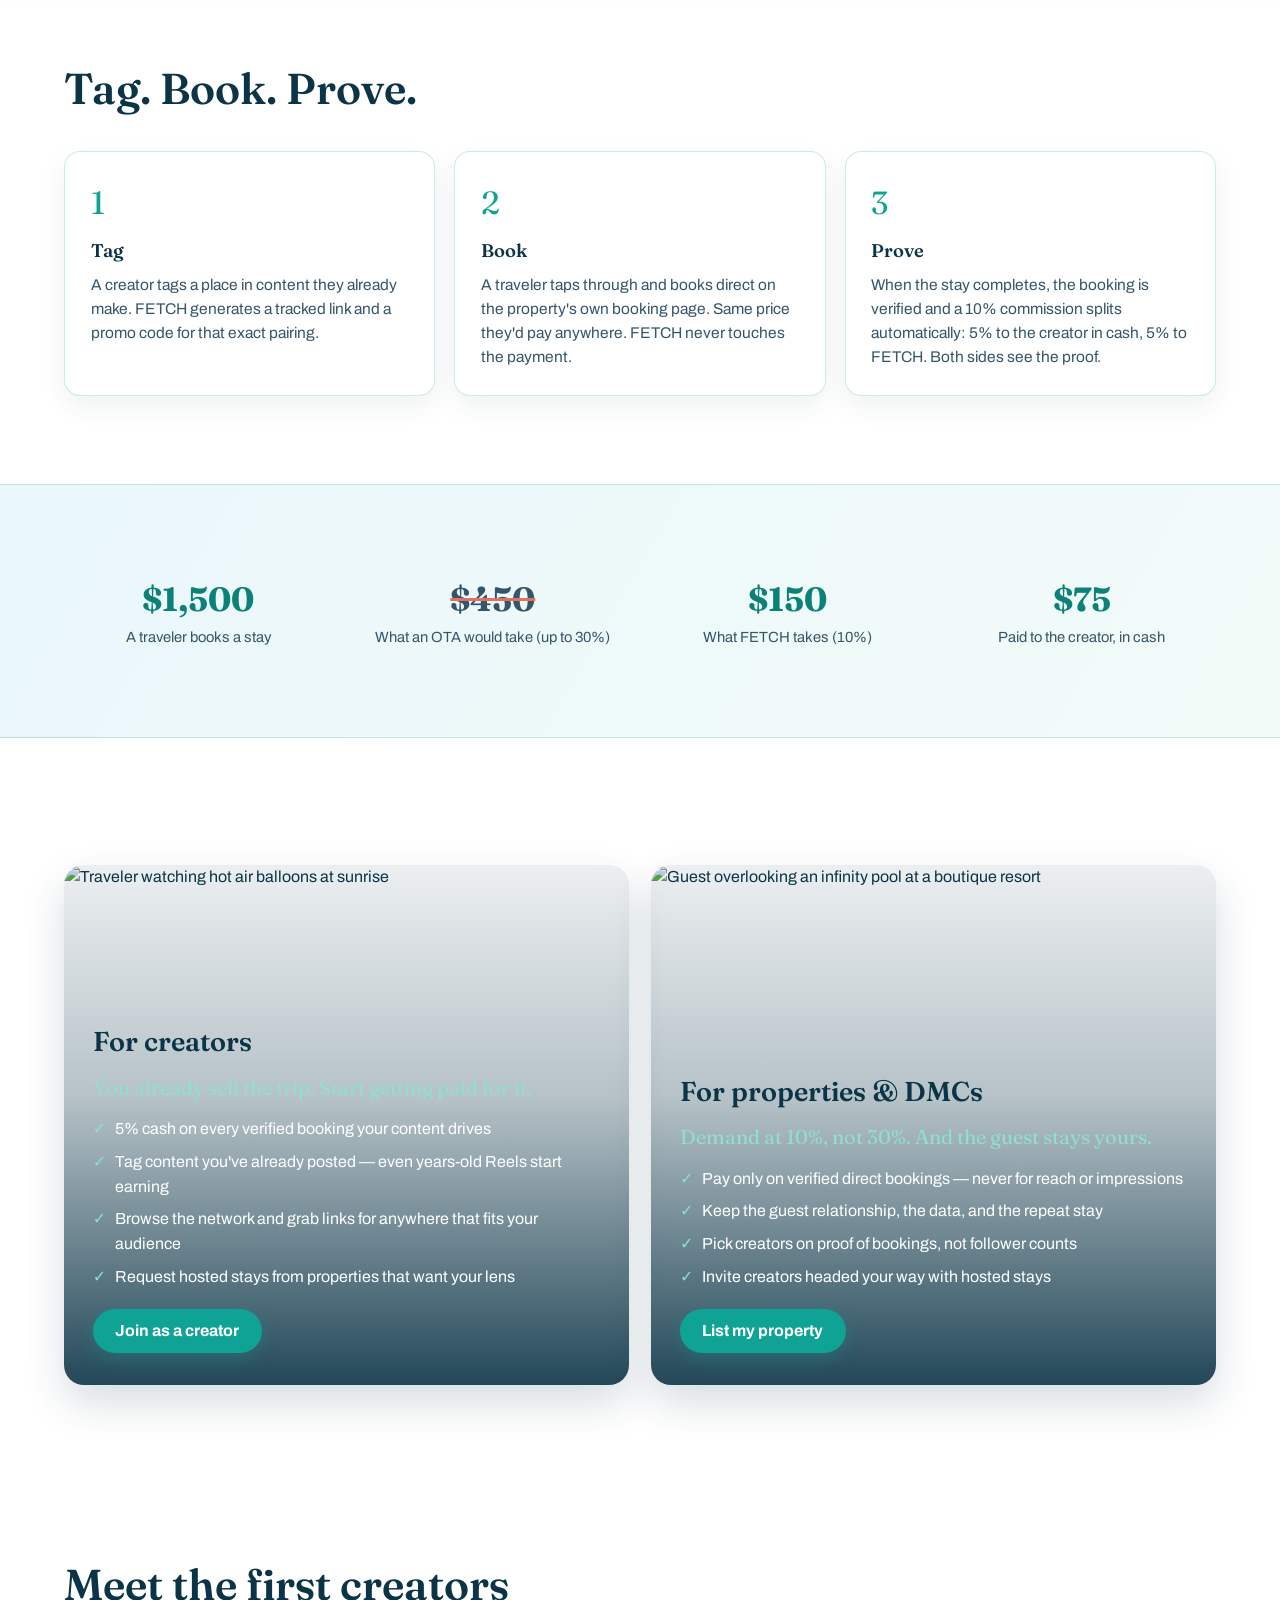
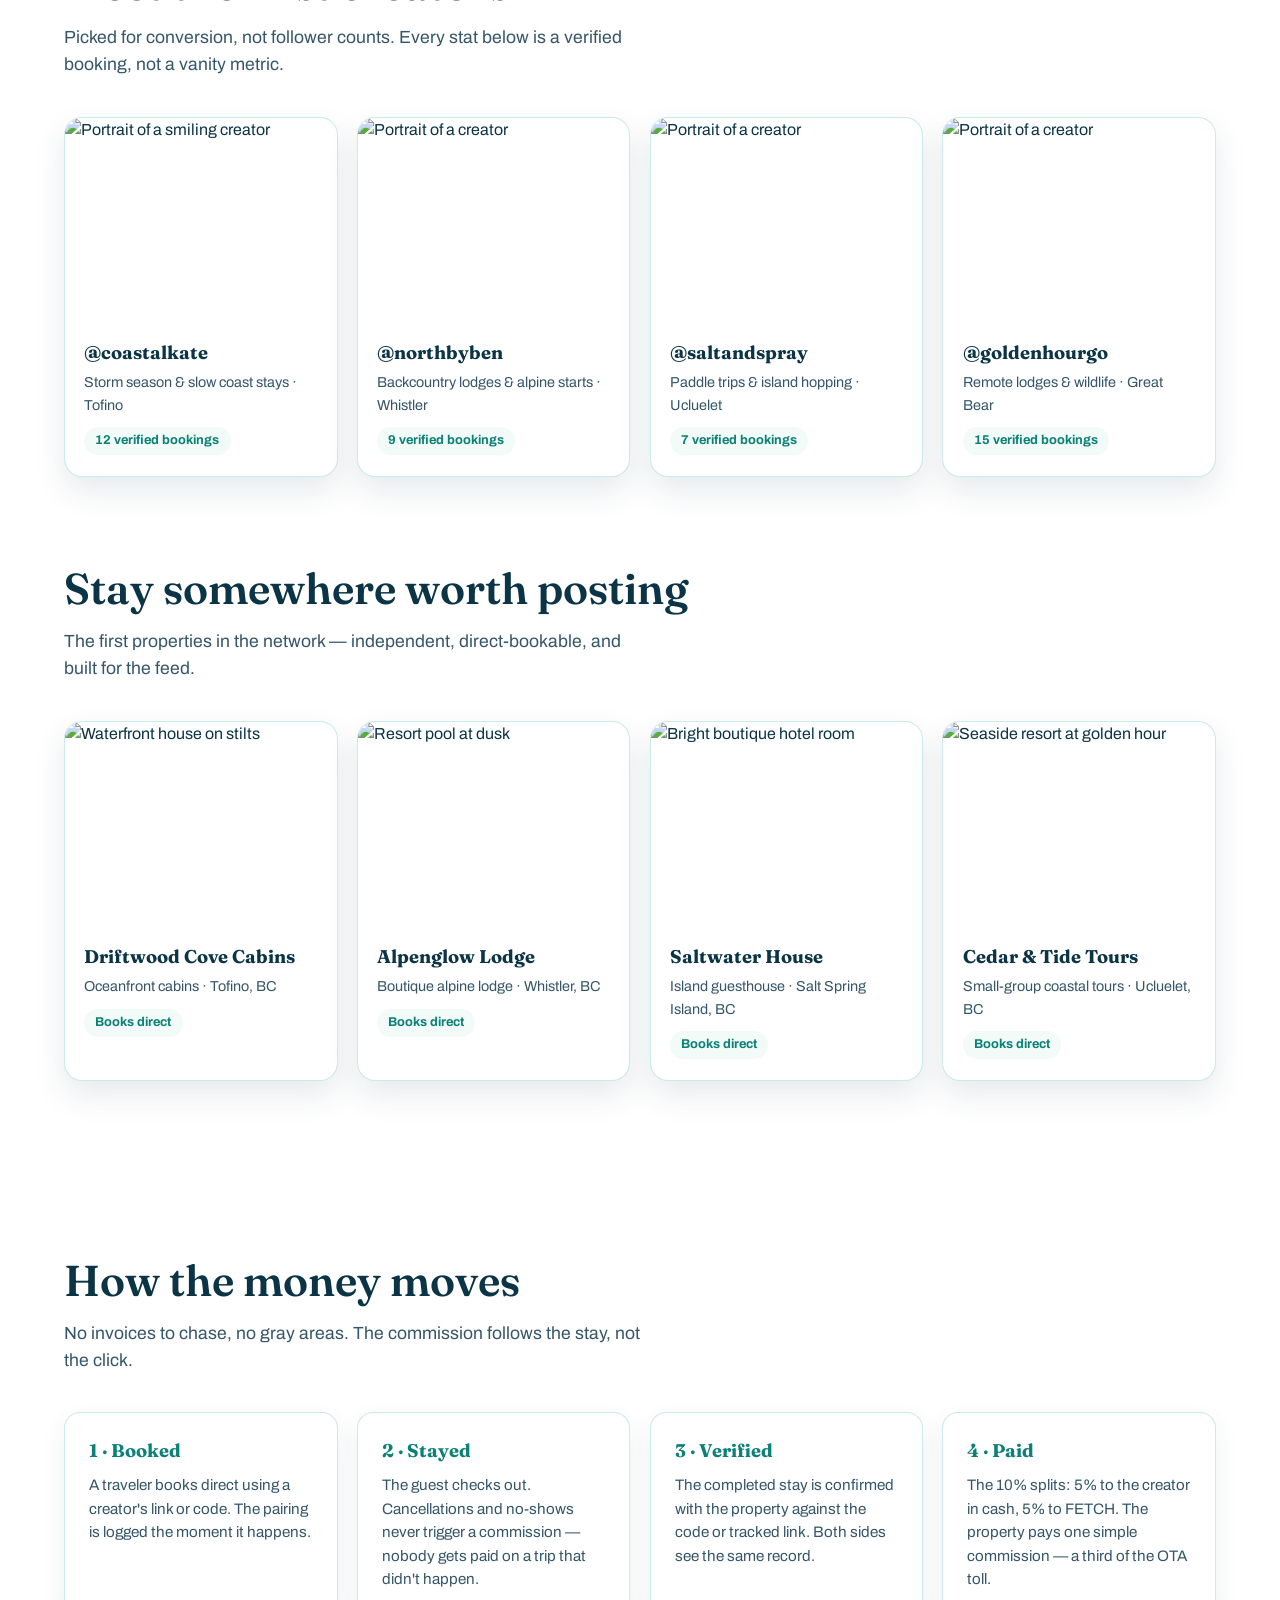
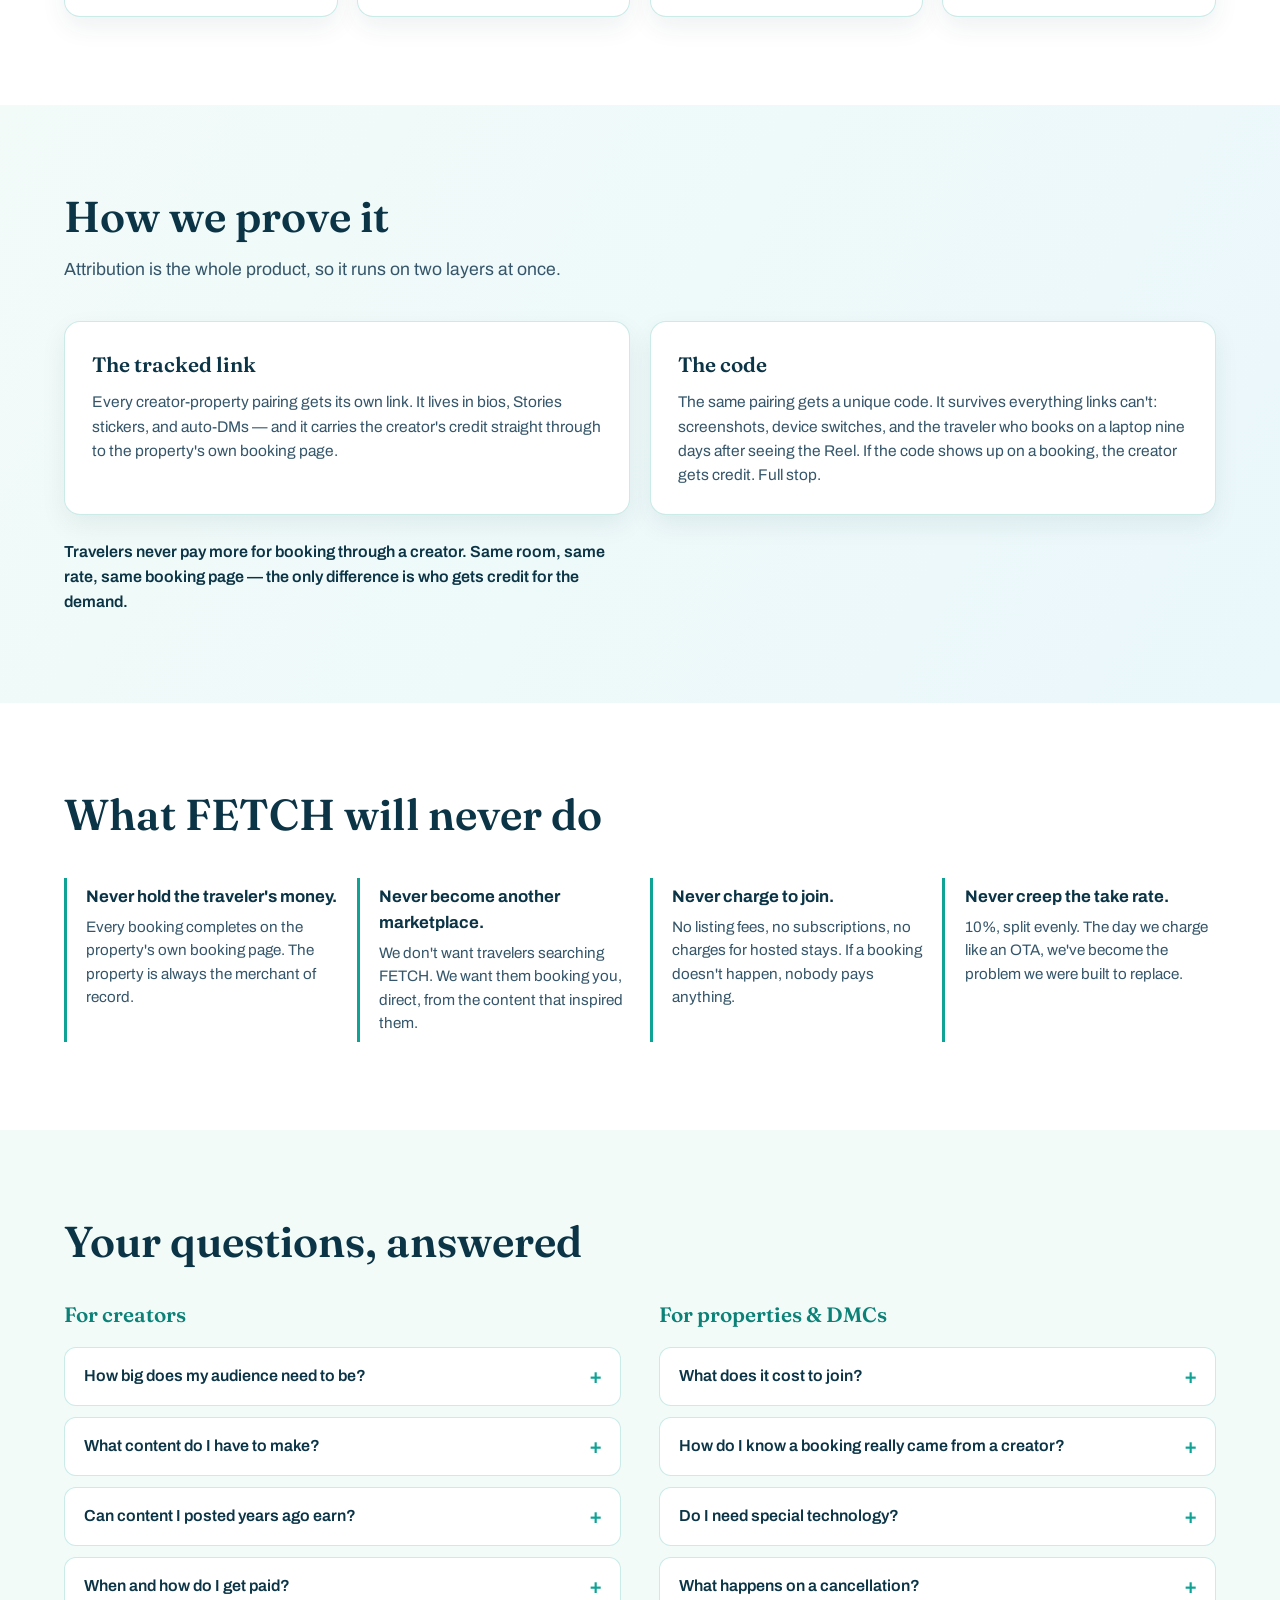
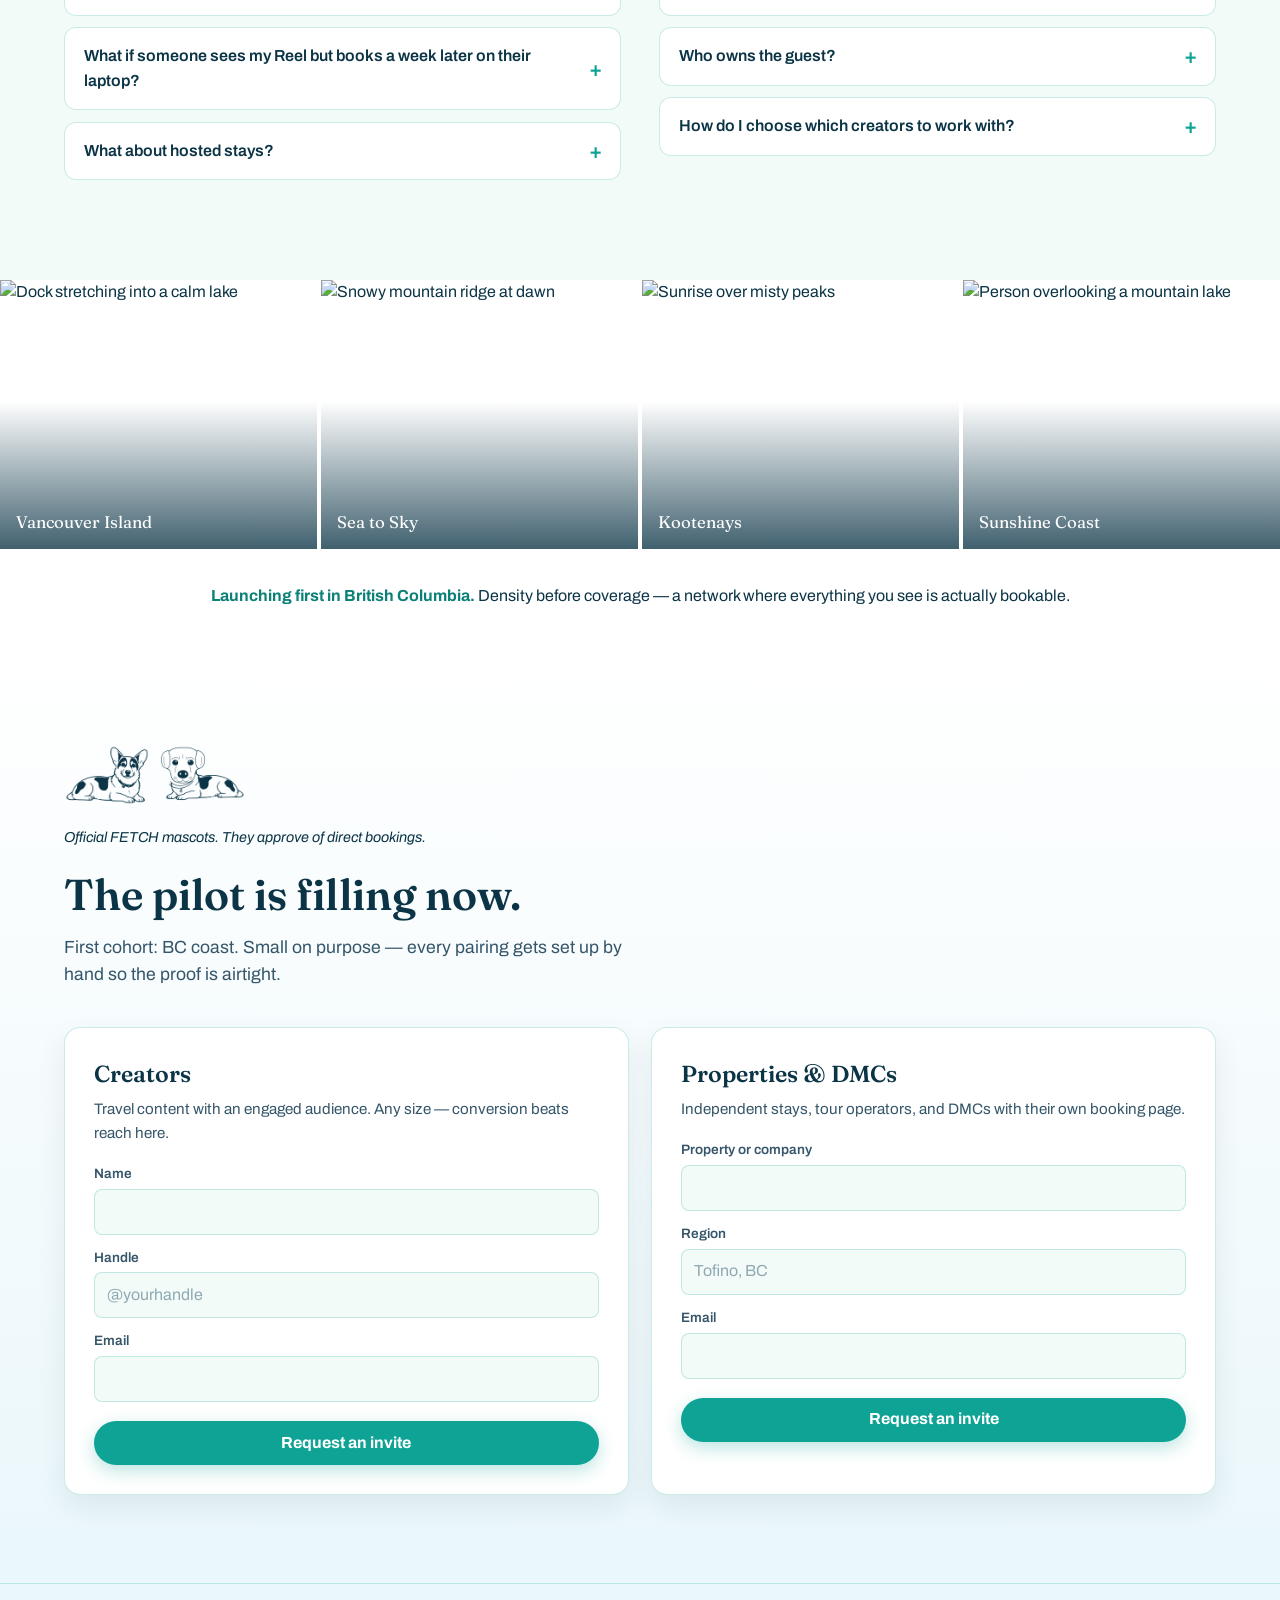
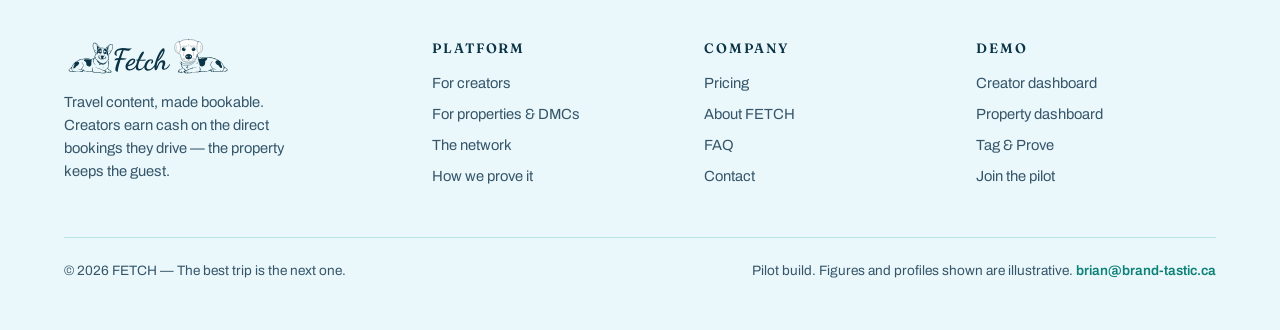
==== commit e8c54d2d: "Add 7-page marketing site: serif nav, supporting pages, mobile responsive" ====
--- a/index.html
+++ b/index.html
@@ -27,7 +27,9 @@
 <meta name="twitter:description" content="The trips you inspire should pay you back. Creators earn cash on verified direct bookings.">
 <meta name="twitter:image" content="https://images.unsplash.com/photo-1507525428034-b723cf961d3e?auto=format&fit=crop&w=1200&h=630&q=80">
 <link rel="preconnect" href="https://fonts.googleapis.com">
-<link href="https://fonts.googleapis.com/css2?family=Fraunces:opsz,wght@9..144,500;9..144,600;9..144,700&family=Archivo:wght@400;500;600;700&family=Sacramento&display=swap" rel="stylesheet">
+<link rel="preconnect" href="https://fonts.gstatic.com" crossorigin>
+<link href="https://fonts.googleapis.com/css2?family=Fraunces:ital,opsz,wght@0,9..144,500;0,9..144,600;0,9..144,700;1,9..144,600&family=Archivo:wght@400;500;600;700&family=Sacramento&display=swap" rel="stylesheet">
+<link rel="stylesheet" href="/site.css">
 <script src="https://cdn.jsdelivr.net/npm/@supabase/supabase-js@2"></script>
 <style>
   :root{
@@ -50,25 +52,6 @@
   img{display:block;max-width:100%}
   a{color:inherit}
 
-  /* ---------- nav ---------- */
-  .nav{
-    position:fixed;inset:0 0 auto 0;z-index:50;display:flex;align-items:center;justify-content:space-between;
-    padding:.85rem 5vw;background:rgba(255,255,255,.82);backdrop-filter:blur(10px);
-    border-bottom:1px solid rgba(255,255,255,.4);
-  }
-    .nav-links{display:flex;gap:1.5rem;align-items:center;font-size:.95rem}
-  .nav-links a{text-decoration:none;color:var(--ink);opacity:.85;font-weight:500}
-  .nav-links a:hover{opacity:1;color:var(--aqua)}
-  .btn{
-    display:inline-block;background:var(--aqua);color:#fff;font-weight:700;text-decoration:none;
-    padding:.7rem 1.4rem;border-radius:999px;border:none;font:inherit;font-weight:700;cursor:pointer;
-    box-shadow:0 6px 18px rgba(15,163,150,.28);
-  }
-  .btn:hover{background:var(--aqua-deep)}
-  .btn.line{background:rgba(255,255,255,.92);color:var(--aqua-deep);border:1.5px solid var(--aqua);box-shadow:none}
-  .btn.line:hover{background:var(--mist)}
-  :focus-visible{outline:2px solid var(--aqua);outline-offset:3px}
-
   /* ---------- hero ---------- */
   .hero{position:relative;min-height:92vh;display:flex;align-items:flex-end;overflow:hidden}
   .hero img{position:absolute;inset:0;width:100%;height:100%;object-fit:cover}
@@ -79,7 +62,6 @@
   h1 em{font-style:italic;color:var(--aqua)}
   .hero p{margin:1.25rem 0 1.75rem;font-size:1.15rem;color:var(--ink);font-weight:500;max-width:52ch}
   .hero-ctas{display:flex;gap:.9rem;flex-wrap:wrap}
-  .hero-credit{position:absolute;right:1rem;bottom:.8rem;z-index:2;font-size:.7rem;color:rgba(11,52,70,.4)}
 
   /* ---------- sections ---------- */
   section{padding:5.5rem 5vw}
@@ -108,14 +90,14 @@
   .reel .earn{position:absolute;left:.9rem;bottom:.85rem;z-index:2;font-size:.8rem;font-weight:700;color:var(--seafoam)}
 
   /* how it works */
-  .steps{display:grid;grid-template-columns:repeat(auto-fit,minmax(240px,1fr));gap:1.2rem;margin-top:2.4rem}
+  .steps{display:grid;grid-template-columns:repeat(auto-fit,minmax(min(240px,100%),1fr));gap:1.2rem;margin-top:2.4rem}
   .step{background:#fff;border:1px solid var(--line);border-radius:16px;padding:1.6rem;box-shadow:0 10px 26px rgba(11,52,70,.07)}
   .step .n{font-family:'Fraunces',serif;font-size:2rem;color:var(--aqua)}
   .step h3{font-size:1.15rem;margin:.6rem 0 .45rem;color:var(--ink)}
   .step p{color:var(--slate);font-size:.97rem}
 
   /* audience split */
-  .split2{display:grid;grid-template-columns:repeat(auto-fit,minmax(320px,1fr));gap:1.4rem;margin-top:2.4rem}
+  .split2{display:grid;grid-template-columns:repeat(auto-fit,minmax(min(320px,100%),1fr));gap:1.4rem;margin-top:2.4rem}
   .aud{position:relative;border-radius:20px;overflow:hidden;min-height:520px;display:flex;align-items:flex-end;box-shadow:0 18px 40px rgba(11,52,70,.16)}
   .aud img{position:absolute;inset:0;width:100%;height:100%;object-fit:cover}
   .aud::after{content:'';position:absolute;inset:0;background:linear-gradient(180deg, rgba(11,52,70,.08), rgba(11,52,70,.3) 45%, rgba(11,52,70,.9))}
@@ -128,7 +110,7 @@
 
   /* network band */
   .band{padding:0}
-  .band .grid{display:grid;grid-template-columns:repeat(auto-fit,minmax(220px,1fr));gap:4px}
+  .band .grid{display:grid;grid-template-columns:repeat(auto-fit,minmax(min(220px,100%),1fr));gap:4px}
   .tile{position:relative;aspect-ratio:4/3.4;overflow:hidden}
   .tile img{width:100%;height:100%;object-fit:cover;transition:transform .5s ease}
   .tile:hover img{transform:scale(1.04)}
@@ -140,14 +122,14 @@
 
   /* math strip */
   .math{background:linear-gradient(120deg, var(--sky), var(--mist));border-top:1px solid var(--line);border-bottom:1px solid var(--line)}
-  .math .tight{display:grid;grid-template-columns:repeat(auto-fit,minmax(170px,1fr));gap:1.6rem;text-align:center}
+  .math .tight{display:grid;grid-template-columns:repeat(auto-fit,minmax(min(170px,100%),1fr));gap:1.6rem;text-align:center}
   .math b{display:block;font-family:'Fraunces',serif;font-size:2.1rem;color:var(--aqua-deep)}
   .math span{color:var(--slate);font-size:.92rem}
   .math .strike b{color:var(--slate);text-decoration:line-through;text-decoration-color:var(--coral)}
 
   /* waitlist */
   .join-wrap{background:linear-gradient(180deg, var(--paper), var(--sky))}
-  .forms{display:grid;grid-template-columns:repeat(auto-fit,minmax(320px,1fr));gap:1.4rem;margin-top:2.4rem}
+  .forms{display:grid;grid-template-columns:repeat(auto-fit,minmax(min(320px,100%),1fr));gap:1.4rem;margin-top:2.4rem}
   .form{background:#fff;border:1px solid var(--line);border-radius:16px;padding:1.8rem;box-shadow:0 12px 30px rgba(11,52,70,.08)}
   .form h3{font-family:'Fraunces',serif;font-size:1.45rem;margin-bottom:.35rem;color:var(--ink)}
   .form p{color:var(--slate);font-size:.95rem;margin-bottom:1.1rem}
@@ -161,28 +143,28 @@
   .msg.err{color:var(--coral);font-weight:600}
 
   /* money flow */
-  .flow{display:grid;grid-template-columns:repeat(auto-fit,minmax(220px,1fr));gap:1.2rem;margin-top:2.4rem}
+  .flow{display:grid;grid-template-columns:repeat(auto-fit,minmax(min(220px,100%),1fr));gap:1.2rem;margin-top:2.4rem}
   .flow-step{background:#fff;border:1px solid var(--line);border-radius:16px;padding:1.5rem;box-shadow:0 10px 26px rgba(11,52,70,.07)}
   .flow-step b{font-family:'Fraunces',serif;font-size:1.15rem;color:var(--aqua-deep);display:block;margin-bottom:.5rem}
   .flow-step p{color:var(--slate);font-size:.95rem}
 
   /* attribution */
   .attrib{background:linear-gradient(120deg, var(--mist), var(--sky))}
-  .attrib-grid{display:grid;grid-template-columns:repeat(auto-fit,minmax(300px,1fr));gap:1.2rem;margin-top:2.4rem}
+  .attrib-grid{display:grid;grid-template-columns:repeat(auto-fit,minmax(min(300px,100%),1fr));gap:1.2rem;margin-top:2.4rem}
   .attrib-card{background:#fff;border:1px solid var(--line);border-radius:16px;padding:1.7rem;box-shadow:0 10px 26px rgba(11,52,70,.07)}
   .attrib-card h3{font-family:'Fraunces',serif;font-size:1.3rem;color:var(--ink);margin-bottom:.55rem}
   .attrib-card p{color:var(--slate);font-size:.97rem}
   .attrib-note{margin-top:1.6rem;color:var(--ink);font-weight:600;max-width:64ch}
 
   /* promises */
-  .promise-grid{display:grid;grid-template-columns:repeat(auto-fit,minmax(250px,1fr));gap:1.2rem;margin-top:2.4rem}
+  .promise-grid{display:grid;grid-template-columns:repeat(auto-fit,minmax(min(250px,100%),1fr));gap:1.2rem;margin-top:2.4rem}
   .promise{border-left:3px solid var(--aqua);padding:.4rem 0 .4rem 1.2rem}
   .promise b{display:block;color:var(--ink);font-size:1.05rem;margin-bottom:.35rem}
   .promise p{color:var(--slate);font-size:.95rem}
 
   /* faq */
   .faq{background:var(--mist)}
-  .faq-cols{display:grid;grid-template-columns:repeat(auto-fit,minmax(320px,1fr));gap:2.4rem;margin-top:2rem}
+  .faq-cols{display:grid;grid-template-columns:repeat(auto-fit,minmax(min(320px,100%),1fr));gap:2.4rem;margin-top:2rem}
   .faq-head{font-family:'Fraunces',serif;font-size:1.3rem;color:var(--aqua-deep);margin-bottom:1rem}
   details{background:#fff;border:1px solid var(--line);border-radius:12px;margin-bottom:.7rem;overflow:hidden}
   summary{cursor:pointer;padding:1rem 1.2rem;font-weight:600;color:var(--ink);list-style:none;position:relative;padding-right:2.6rem}
@@ -192,7 +174,7 @@
   details p{padding:0 1.2rem 1.1rem;color:var(--slate);font-size:.95rem}
 
   /* featured cards */
-  .feat-grid{display:grid;grid-template-columns:repeat(auto-fit,minmax(230px,1fr));gap:1.2rem;margin-top:2.4rem}
+  .feat-grid{display:grid;grid-template-columns:repeat(auto-fit,minmax(min(230px,100%),1fr));gap:1.2rem;margin-top:2.4rem}
   .feat{background:#fff;border:1px solid var(--line);border-radius:18px;overflow:hidden;box-shadow:0 14px 32px rgba(11,52,70,.1)}
   .feat img{width:100%;aspect-ratio:4/3;object-fit:cover}
   .feat-body{padding:1.1rem 1.2rem 1.3rem}
@@ -205,32 +187,53 @@
   .mascots img{width:86px;height:86px}
   .mascot-note{color:var(--ink);font-size:.9rem;margin-bottom:1.4rem;font-style:italic}
 
-  footer{padding:3rem 5vw 4rem;color:var(--slate);font-size:.9rem;border-top:1px solid var(--line);background:var(--sky)}
-  .foot{display:flex;justify-content:space-between;gap:1rem;flex-wrap:wrap;max-width:1160px;margin:0 auto;align-items:center}
-  .foot-wrap{display:flex;align-items:center;gap:.9rem;flex-wrap:wrap}
-  .foot-wrap em{font-style:normal;color:var(--slate)}
-  
-  footer a{color:var(--aqua-deep);text-decoration:none;font-weight:600}
-
+
+  @media (max-width:900px){
+    section{padding:4.2rem 6vw}
+  }
   @media (max-width:640px){
-    .nav-links a.hide-sm{display:none}
-    .hero{min-height:86vh}
-    section{padding:4rem 5vw}
-    .aud{min-height:440px}
+    .hero{min-height:84vh}
+    .hero-inner{padding:0 6vw 6vh}
+    section{padding:3.4rem 6vw}
+    .aud{min-height:400px}
+    .aud-inner{padding:1.5rem 1.3rem}
+    .hero p{font-size:1.04rem}
+    .reel{flex:0 0 208px}
+    .rail{gap:.8rem}
+    .math .tight{gap:1.2rem}
+    .mascots img{width:70px;height:70px}
+    .hero-ctas .btn{flex:1 1 100%}
+    .form{padding:1.4rem}
+  }
+  @media (max-width:380px){
+    .math .tight{grid-template-columns:1fr}
   }
 </style>
 </head>
 <body>
 
-<nav class="nav">
-  <a href="#top" aria-label="FETCH home"><img src="/logo.svg" alt="Fetch" style="height:52px;display:block"></a>
-  <div class="nav-links">
-    <a href="#how" class="hide-sm">How it works</a>
-    <a href="/creator.html">Creator dashboard</a>
-    <a href="/property.html">Property dashboard</a>
-    <a class="btn line" href="/app.html">Live demo</a>
-  </div>
-</nav>
+<!--NAV--><nav class="nav">
+  <a class="nav-logo" href="/" aria-label="FETCH home"><img src="/logo.svg" alt="Fetch"></a>
+  <button class="nav-toggle" type="button" aria-label="Menu" aria-expanded="false" aria-controls="navLinks"><span></span></button>
+  <div class="nav-links" id="navLinks">
+    <a href="/creators.html">Creators</a>
+    <a href="/properties.html">Properties</a>
+    <a href="/network.html">Network</a>
+    <a href="/proof.html">Proof</a>
+    <a href="/pricing.html">Pricing</a>
+    <a href="/about.html">About</a>
+    <div class="nav-drop" data-open="false">
+      <button type="button" aria-expanded="false" aria-haspopup="true">Demo <span class="car">▼</span></button>
+      <div class="nav-drop-menu">
+        <a href="/creator.html"><b>Creator dashboard</b><span>Taps, bookings and what you're owed</span></a>
+        <a href="/property.html"><b>Property dashboard</b><span>Report stays, rank creators by proof</span></a>
+        <a href="/app.html"><b>Tag &amp; Prove</b><span>The pilot tool that runs attribution</span></a>
+        <p class="nav-drop-note">Demo data. Nothing here is a real booking.</p>
+      </div>
+    </div>
+    <div class="nav-cta"><a class="btn" href="/#join">Join the pilot</a></div>
+  </div>
+</nav><!--/NAV-->
 
 <!-- HERO -->
 <header class="hero" id="top">
@@ -244,7 +247,6 @@
       <a class="btn line" href="#properties">I run a property</a>
     </div>
   </div>
-  <span class="hero-credit">Photography via Unsplash</span>
 </header>
 
 <!-- REEL RAIL -->
@@ -610,13 +612,47 @@
 </section>
 </div>
 
-<footer>
-  <div class="foot">
-    <div class="foot-wrap"><img src="/logo.svg" alt="Fetch" style="height:34px;display:block"><em>The best trip is the next one.</em></div>
-    <div><a href="/creator.html">Creator dashboard</a> · <a href="/property.html">Property dashboard</a> · <a href="/app.html">Live demo</a> · <a href="mailto:brian@brand-tastic.ca">brian@brand-tastic.ca</a></div>
-  </div>
-</footer>
-
+<!--FOOT--><footer class="site-foot">
+  <div class="foot-grid">
+    <div class="foot-brand">
+      <a href="/" aria-label="FETCH home"><img src="/logo.svg" alt="Fetch"></a>
+      <em>Travel content, made bookable. Creators earn cash on the direct bookings they drive — the property keeps the guest.</em>
+    </div>
+    <div>
+      <h4>Platform</h4>
+      <ul>
+        <li><a href="/creators.html">For creators</a></li>
+        <li><a href="/properties.html">For properties &amp; DMCs</a></li>
+        <li><a href="/network.html">The network</a></li>
+        <li><a href="/proof.html">How we prove it</a></li>
+      </ul>
+    </div>
+    <div>
+      <h4>Company</h4>
+      <ul>
+        <li><a href="/pricing.html">Pricing</a></li>
+        <li><a href="/about.html">About FETCH</a></li>
+        <li><a href="/#faq">FAQ</a></li>
+        <li><a href="mailto:brian@brand-tastic.ca">Contact</a></li>
+      </ul>
+    </div>
+    <div>
+      <h4>Demo</h4>
+      <ul>
+        <li><a href="/creator.html">Creator dashboard</a></li>
+        <li><a href="/property.html">Property dashboard</a></li>
+        <li><a href="/app.html">Tag &amp; Prove</a></li>
+        <li><a href="/#join">Join the pilot</a></li>
+      </ul>
+    </div>
+  </div>
+  <div class="foot-base">
+    <span>&copy; 2026 FETCH — The best trip is the next one.</span>
+    <span>Pilot build. Figures and profiles shown are illustrative. <a href="mailto:brian@brand-tastic.ca">brian@brand-tastic.ca</a></span>
+  </div>
+</footer><!--/FOOT-->
+
+<script src="/site.js"></script>
 <script>
 const SB_URL = 'https://sqzuvtshebrgzivyzyif.supabase.co';
 const SB_KEY = 'sb_publishable_xbumKc7i0RuG4ARzSSB40w_jOuv0ihq';
--- a/site.css
+++ b/site.css
@@ -0,0 +1,168 @@
+@import url('/nav.css');
+/* =========================================================
+   FETCH — shared site styles
+   Palette: seafoam / aquamarine / deep ocean / white
+   ========================================================= */
+:root{
+  --paper:#FFFFFF;
+  --mist:#F2FBF8;
+  --sky:#EAF7FB;
+  --ink:#0B3446;
+  --slate:#35566A;
+  --aqua:#0FA396;
+  --aqua-deep:#0B8177;
+  --seafoam:#8FE0CD;
+  --line:rgba(15,163,150,.22);
+  --good:#0B8177;
+  --coral:#E2725B;
+  --nav-h:74px;
+  --serif:'Fraunces',Georgia,'Times New Roman',serif;
+  --sans:'Archivo',system-ui,-apple-system,'Segoe UI',sans-serif;
+}
+*{box-sizing:border-box;margin:0;padding:0}
+html{scroll-behavior:smooth;-webkit-text-size-adjust:100%;scroll-padding-top:calc(var(--nav-h) + 12px)}
+@media (prefers-reduced-motion:reduce){html{scroll-behavior:auto}}
+body{background:var(--paper);color:var(--ink);font-family:var(--sans);line-height:1.55;overflow-x:hidden}
+img{display:block;max-width:100%}
+a{color:inherit}
+:focus-visible{outline:2px solid var(--aqua);outline-offset:3px}
+
+/* ---------- buttons ---------- */
+.btn{
+  display:inline-block;background:var(--aqua);color:#fff;font-family:var(--sans);font-weight:700;
+  text-decoration:none;padding:.72rem 1.4rem;border-radius:999px;border:none;font-size:1rem;cursor:pointer;
+  box-shadow:0 6px 18px rgba(15,163,150,.28);text-align:center;line-height:1.3;
+}
+.btn:hover{background:var(--aqua-deep)}
+.btn.line{background:rgba(255,255,255,.92);color:var(--aqua-deep);border:1.5px solid var(--aqua);box-shadow:none}
+.btn.line:hover{background:var(--mist)}
+.btn.small{padding:.5rem 1.05rem;font-size:.9rem;box-shadow:none}
+
+/* =========================================================
+   PAGE FURNITURE
+   ========================================================= */
+section{padding:5rem 5vw}
+.tight{max-width:1160px;margin:0 auto}
+h1,h2,h3,.serif{font-family:var(--serif);font-weight:600;color:var(--ink)}
+h2{font-size:clamp(1.7rem,3.4vw,2.6rem);line-height:1.14;max-width:24ch}
+.lede{color:var(--slate);font-size:1.08rem;max-width:60ch;margin-top:.9rem}
+
+/* inner page hero */
+.phero{
+  padding:calc(var(--nav-h) + 4.5rem) 5vw 3.6rem;
+  background:linear-gradient(160deg,var(--sky),var(--mist) 55%,var(--paper));
+  border-bottom:1px solid var(--line);
+}
+.phero .eyebrow{
+  font-family:var(--serif);font-size:.86rem;letter-spacing:.16em;text-transform:uppercase;
+  color:var(--aqua-deep);font-weight:600;margin-bottom:.9rem;
+}
+.phero h1{font-size:clamp(2.1rem,5.4vw,3.6rem);line-height:1.08;max-width:18ch}
+.phero h1 em{font-style:italic;color:var(--aqua)}
+.phero p{color:var(--slate);font-size:1.12rem;max-width:58ch;margin-top:1.1rem}
+.phero .hero-ctas{display:flex;gap:.85rem;flex-wrap:wrap;margin-top:1.9rem}
+
+/* generic card grids */
+.cards{display:grid;grid-template-columns:repeat(auto-fit,minmax(min(255px,100%),1fr));gap:1.2rem;margin-top:2.3rem}
+.card{background:#fff;border:1px solid var(--line);border-radius:16px;padding:1.6rem;box-shadow:0 10px 26px rgba(11,52,70,.07)}
+.card h3{font-size:1.16rem;margin-bottom:.5rem}
+.card p{color:var(--slate);font-size:.97rem}
+.card .n{font-family:var(--serif);font-size:1.9rem;color:var(--aqua);line-height:1;margin-bottom:.5rem;display:block}
+
+.band-mist{background:linear-gradient(120deg,var(--mist),var(--sky))}
+.band-sky{background:var(--sky)}
+
+/* two-column prose/feature split */
+.split{display:grid;grid-template-columns:repeat(auto-fit,minmax(min(300px,100%),1fr));gap:2.2rem;align-items:start;margin-top:2.2rem}
+.calc-split{grid-template-columns:minmax(0,1.15fr) minmax(0,.85fr)}
+@media (max-width:900px){ .calc-split{grid-template-columns:1fr} }
+
+/* checked list */
+.ticks{list-style:none;margin-top:1.1rem}
+.ticks li{padding-left:1.6rem;position:relative;margin:.62rem 0;color:var(--slate)}
+.ticks li::before{content:'✓';position:absolute;left:0;top:0;color:var(--aqua);font-weight:700}
+.ticks li b{color:var(--ink)}
+.crosses li::before{content:'✕';color:var(--coral)}
+
+/* comparison table */
+.table-scroll{overflow-x:auto;-webkit-overflow-scrolling:touch;margin-top:2.2rem;border-radius:14px;border:1px solid var(--line);background:#fff}
+table.cmp{width:100%;border-collapse:collapse;font-size:.95rem;min-width:640px}
+table.cmp th,table.cmp td{padding:.85rem 1rem;text-align:left;border-bottom:1px solid rgba(15,163,150,.14);vertical-align:top}
+table.cmp thead th{font-family:var(--serif);font-weight:600;color:var(--ink);background:var(--mist);white-space:nowrap}
+table.cmp tbody th{font-weight:600;color:var(--ink)}
+table.cmp td{color:var(--slate)}
+table.cmp .yes{color:var(--good);font-weight:700}
+table.cmp .no{color:var(--coral);font-weight:700}
+table.cmp tr:last-child th,table.cmp tr:last-child td{border-bottom:none}
+table.cmp .col-fetch{background:rgba(143,224,205,.16)}
+
+/* calculator */
+.calc{background:#fff;border:1px solid var(--line);border-radius:20px;padding:1.8rem;box-shadow:0 16px 38px rgba(11,52,70,.1)}
+.calc h3{font-size:1.35rem;margin-bottom:.3rem}
+.calc .hint{color:var(--slate);font-size:.94rem;margin-bottom:1.3rem}
+.calc-row{margin-bottom:1.15rem}
+.calc-row label{display:flex;justify-content:space-between;align-items:baseline;gap:1rem;font-size:.9rem;color:var(--slate);font-weight:600;margin-bottom:.4rem}
+.calc-row label output{font-family:var(--serif);font-size:1.1rem;color:var(--aqua-deep);font-weight:600}
+.calc input[type=range]{width:100%;accent-color:var(--aqua);height:26px}
+.calc-out{background:linear-gradient(120deg,var(--mist),var(--sky));border-radius:14px;padding:1.3rem;margin-top:1.6rem;display:grid;grid-template-columns:repeat(auto-fit,minmax(min(130px,100%),1fr));gap:1rem;text-align:center}
+.calc-out div b{display:block;font-family:var(--serif);font-size:1.75rem;color:var(--aqua-deep);line-height:1.1}
+.calc-out div span{color:var(--slate);font-size:.85rem}
+.calc-out div.muted b{color:var(--slate)}
+.calc-out div.strike b{color:var(--slate);text-decoration:line-through;text-decoration-color:var(--coral)}
+.calc-note{color:var(--slate);font-size:.85rem;margin-top:1rem;font-style:italic}
+
+/* stat strip */
+.strip{background:linear-gradient(120deg,var(--sky),var(--mist));border-top:1px solid var(--line);border-bottom:1px solid var(--line)}
+.strip .tight{display:grid;grid-template-columns:repeat(auto-fit,minmax(min(170px,100%),1fr));gap:1.6rem;text-align:center}
+.strip b{display:block;font-family:var(--serif);font-size:clamp(1.6rem,4vw,2.1rem);color:var(--aqua-deep)}
+.strip span{color:var(--slate);font-size:.92rem}
+.strip .strike b{color:var(--slate);text-decoration:line-through;text-decoration-color:var(--coral)}
+
+/* timeline / lifecycle */
+.rail-steps{display:grid;grid-template-columns:repeat(auto-fit,minmax(min(190px,100%),1fr));gap:1rem;margin-top:2.2rem}
+.rail-step{background:#fff;border:1px solid var(--line);border-radius:16px;padding:1.35rem;box-shadow:0 10px 26px rgba(11,52,70,.07);position:relative}
+.rail-step b{font-family:var(--serif);font-size:1.08rem;color:var(--aqua-deep);display:block;margin-bottom:.45rem}
+.rail-step p{color:var(--slate);font-size:.94rem}
+.rail-step .pillx{position:absolute;top:1.1rem;right:1.1rem;font-size:.7rem;font-weight:700;letter-spacing:.06em;text-transform:uppercase;color:var(--aqua);opacity:.6}
+
+/* feature/profile cards */
+.feat-grid{display:grid;grid-template-columns:repeat(auto-fit,minmax(min(230px,100%),1fr));gap:1.2rem;margin-top:2.3rem}
+.feat{background:#fff;border:1px solid var(--line);border-radius:18px;overflow:hidden;box-shadow:0 14px 32px rgba(11,52,70,.1)}
+.feat img{width:100%;aspect-ratio:4/3;object-fit:cover}
+.feat-body{padding:1.1rem 1.2rem 1.3rem}
+.feat-body b{display:block;font-family:var(--serif);font-size:1.14rem;color:var(--ink)}
+.feat-body .meta{color:var(--slate);font-size:.9rem;margin:.25rem 0 .7rem}
+.feat-body .chip{display:inline-block;background:var(--mist);color:var(--aqua-deep);font-size:.8rem;font-weight:700;padding:.25rem .7rem;border-radius:999px}
+
+/* faq */
+details{background:#fff;border:1px solid var(--line);border-radius:12px;margin-bottom:.7rem;overflow:hidden}
+summary{cursor:pointer;padding:1rem 1.2rem;font-weight:600;color:var(--ink);list-style:none;position:relative;padding-right:2.8rem}
+summary::-webkit-details-marker{display:none}
+summary::after{content:'+';position:absolute;right:1.1rem;top:50%;transform:translateY(-50%);color:var(--aqua);font-size:1.35rem;font-weight:700;line-height:1}
+details[open] summary::after{content:'–'}
+details p{padding:0 1.2rem 1.1rem;color:var(--slate);font-size:.95rem}
+
+/* closing CTA */
+.endcta{background:linear-gradient(180deg,var(--paper),var(--sky));text-align:center}
+.endcta h2{margin:0 auto;max-width:20ch}
+.endcta p{margin:1rem auto 0;color:var(--slate);max-width:52ch}
+.endcta .hero-ctas{display:flex;gap:.85rem;justify-content:center;flex-wrap:wrap;margin-top:1.9rem}
+
+/* =========================================================
+   RESPONSIVE
+   ========================================================= */
+@media (max-width:900px){
+  section{padding:3.8rem 6vw}
+  .phero{padding:calc(var(--nav-h) + 3rem) 6vw 2.8rem}
+  .split{gap:1.6rem}
+}
+@media (max-width:560px){
+  :root{--nav-h:66px}
+  .nav-logo img{height:40px}
+  section{padding:3.2rem 6vw}
+  .lede{font-size:1rem}
+  .card{padding:1.3rem}
+  .calc{padding:1.3rem}
+  .calc-out{grid-template-columns:1fr 1fr;gap:.9rem;padding:1.1rem}
+  .phero .hero-ctas .btn,.endcta .hero-ctas .btn{flex:1 1 100%}
+}
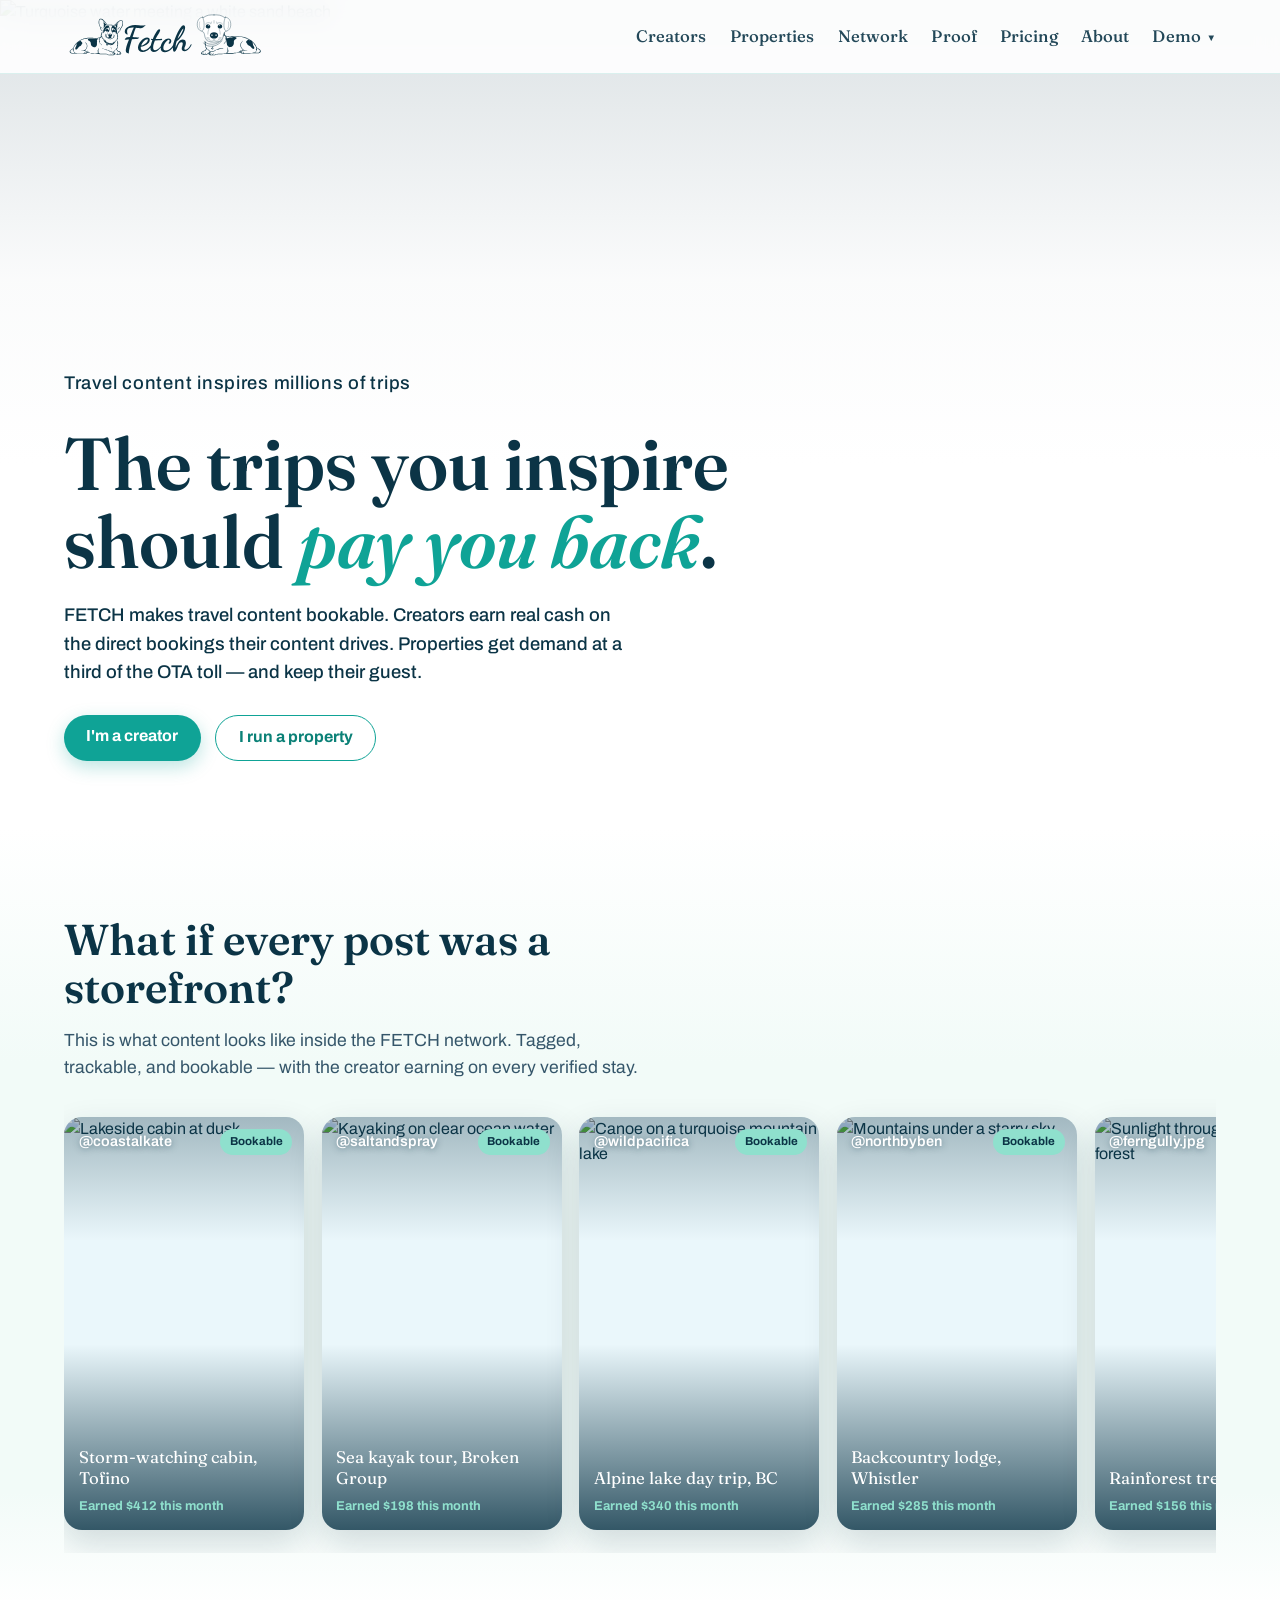
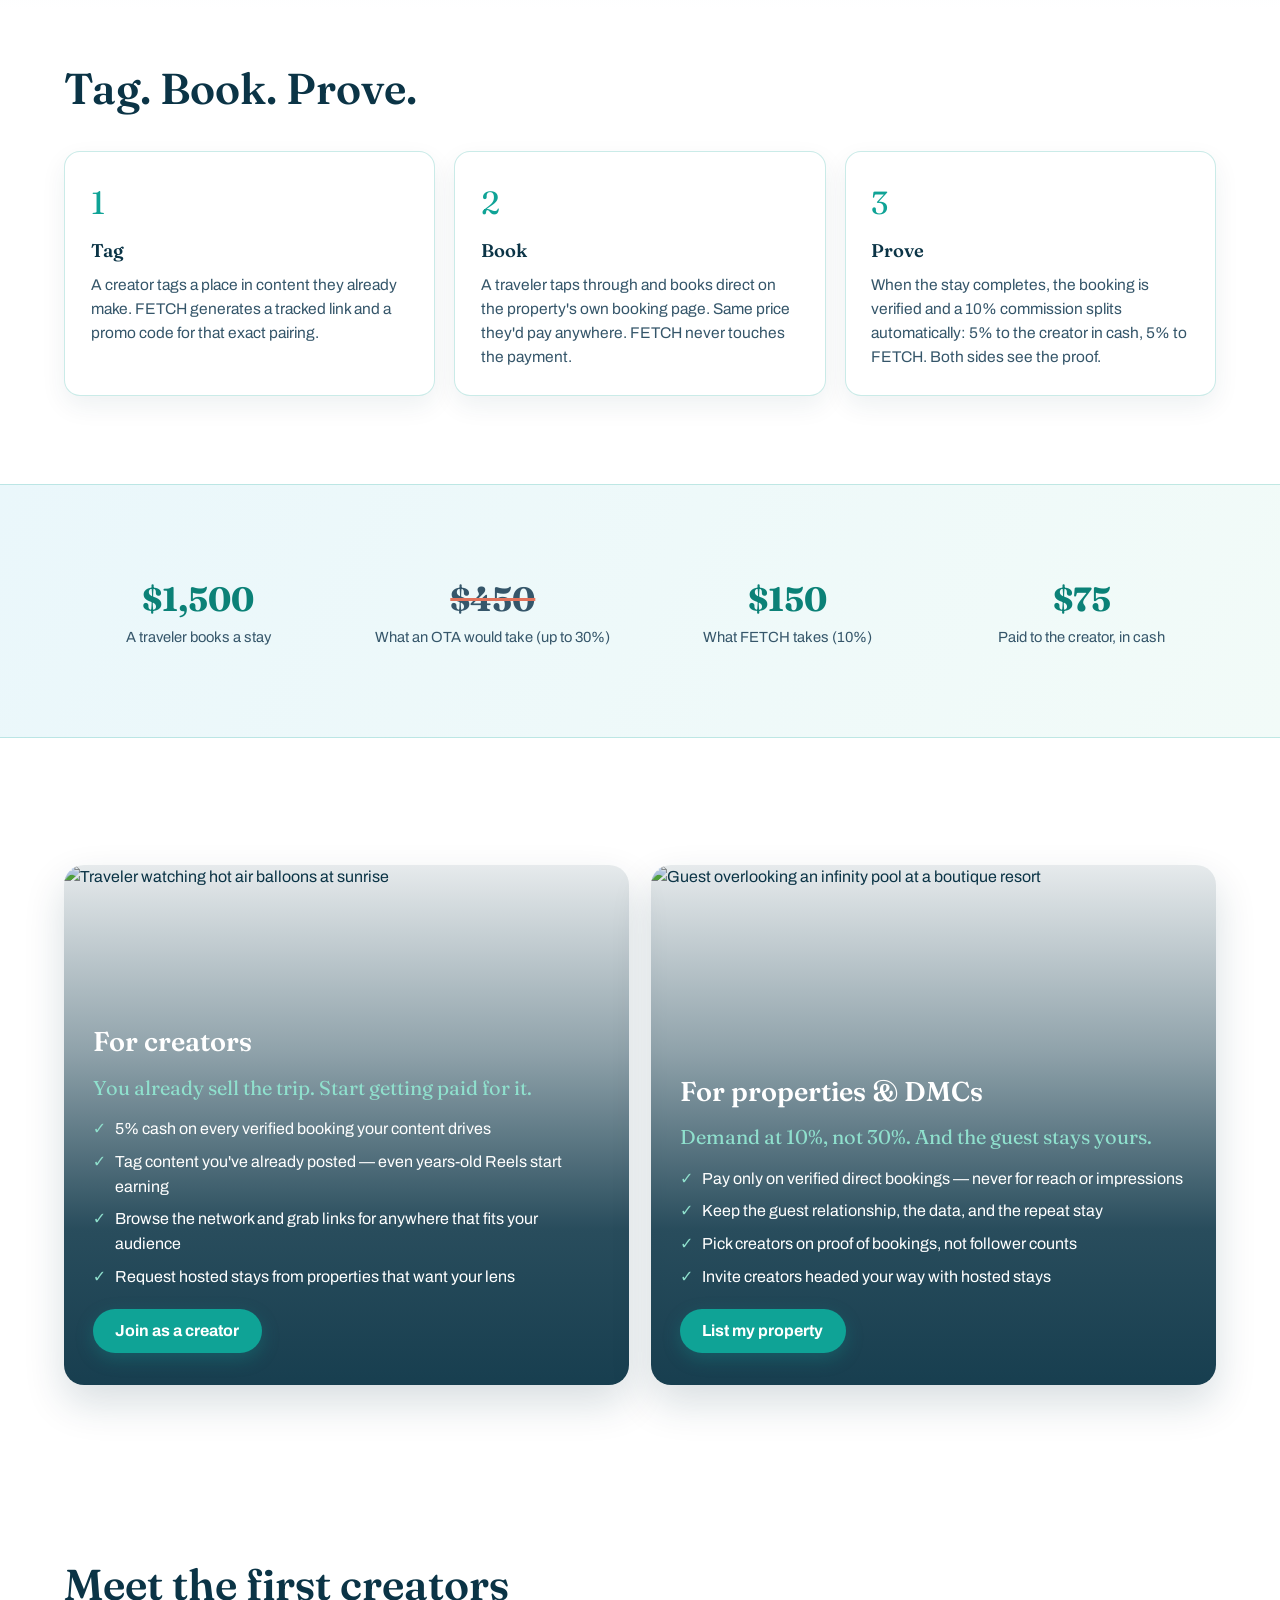
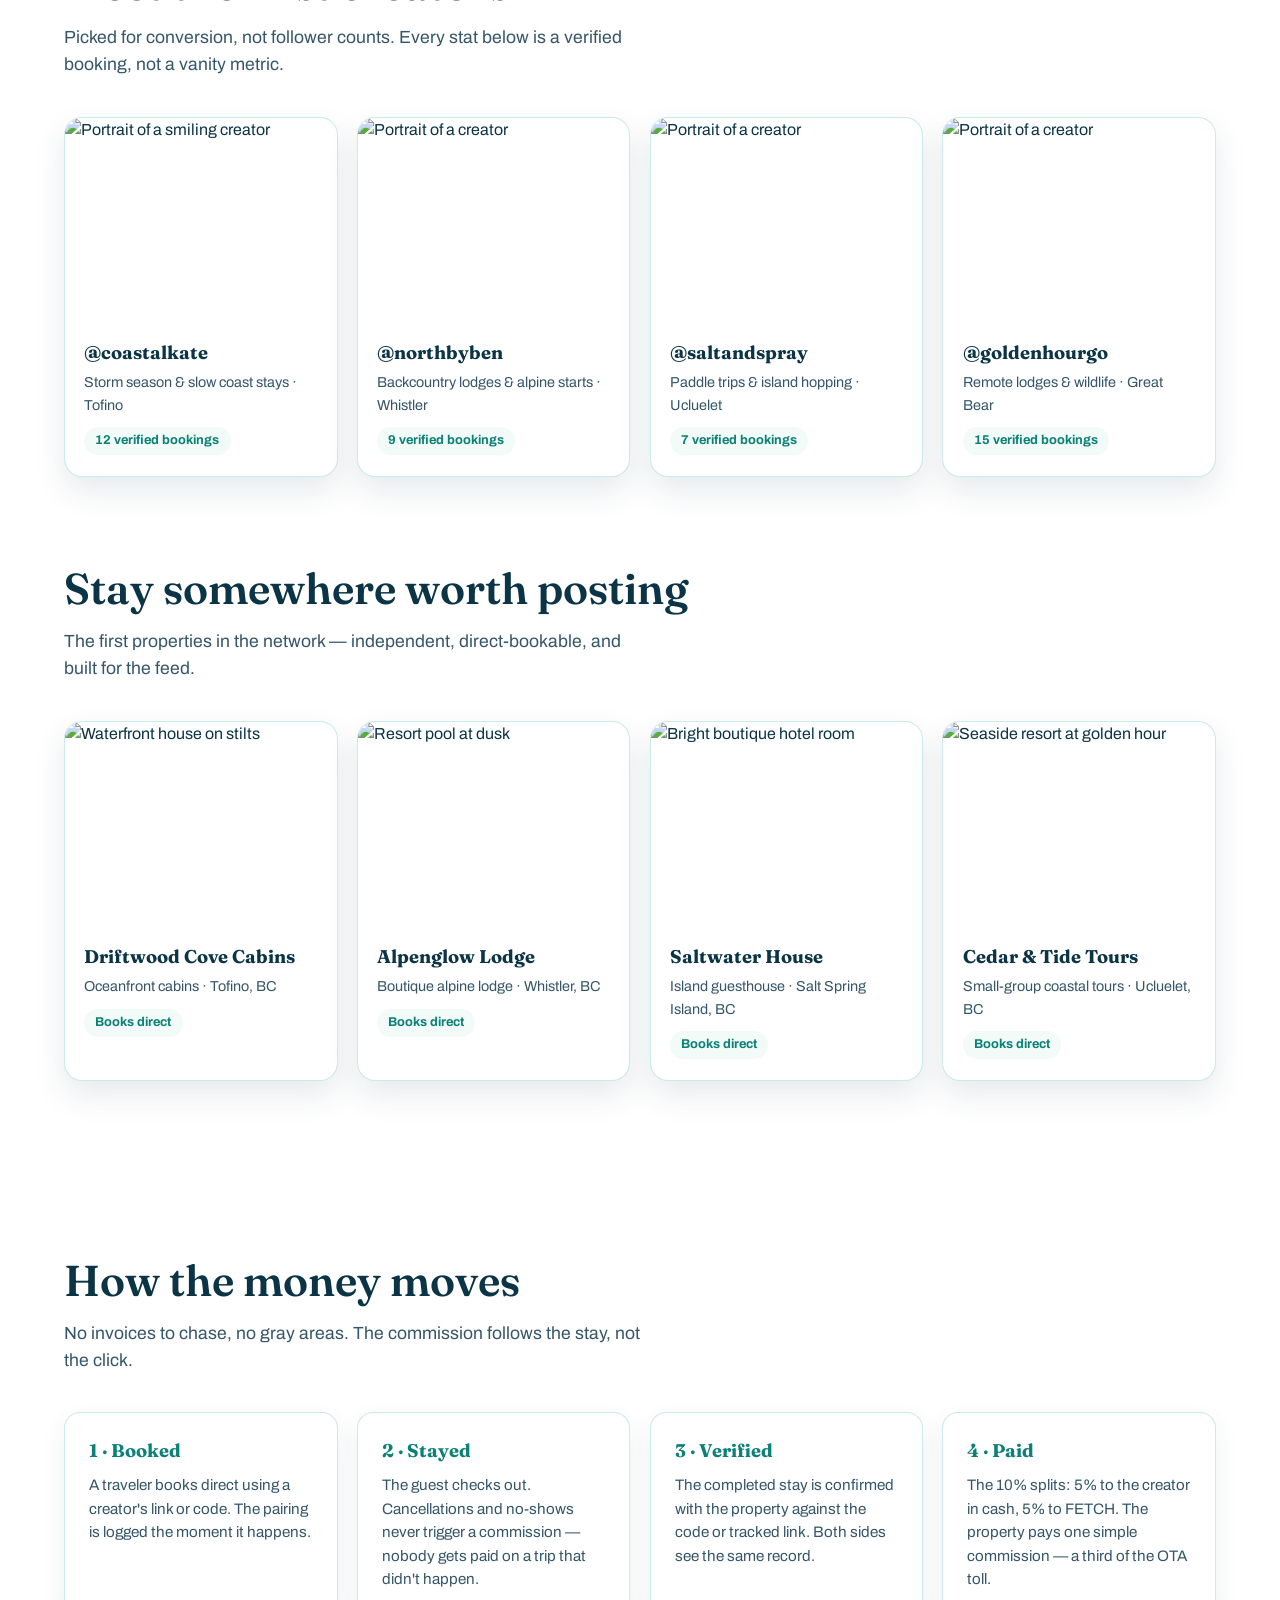
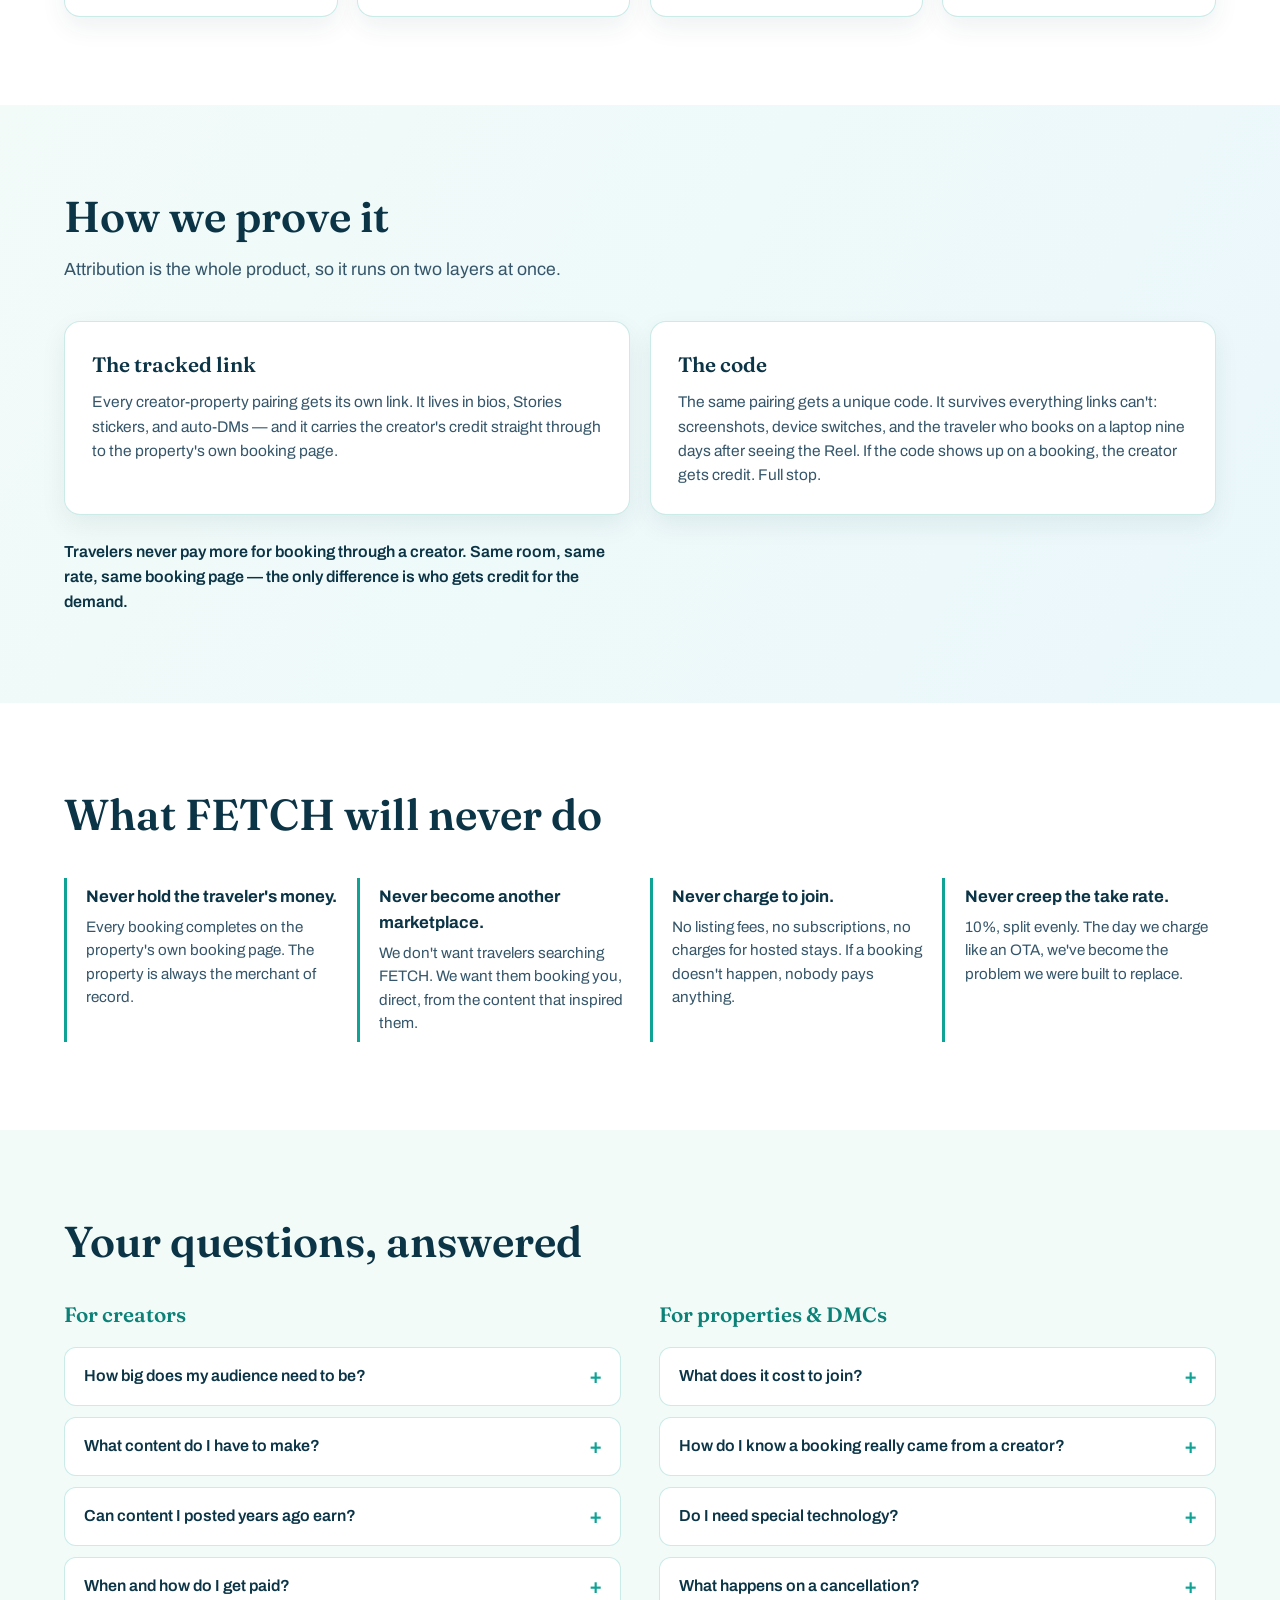
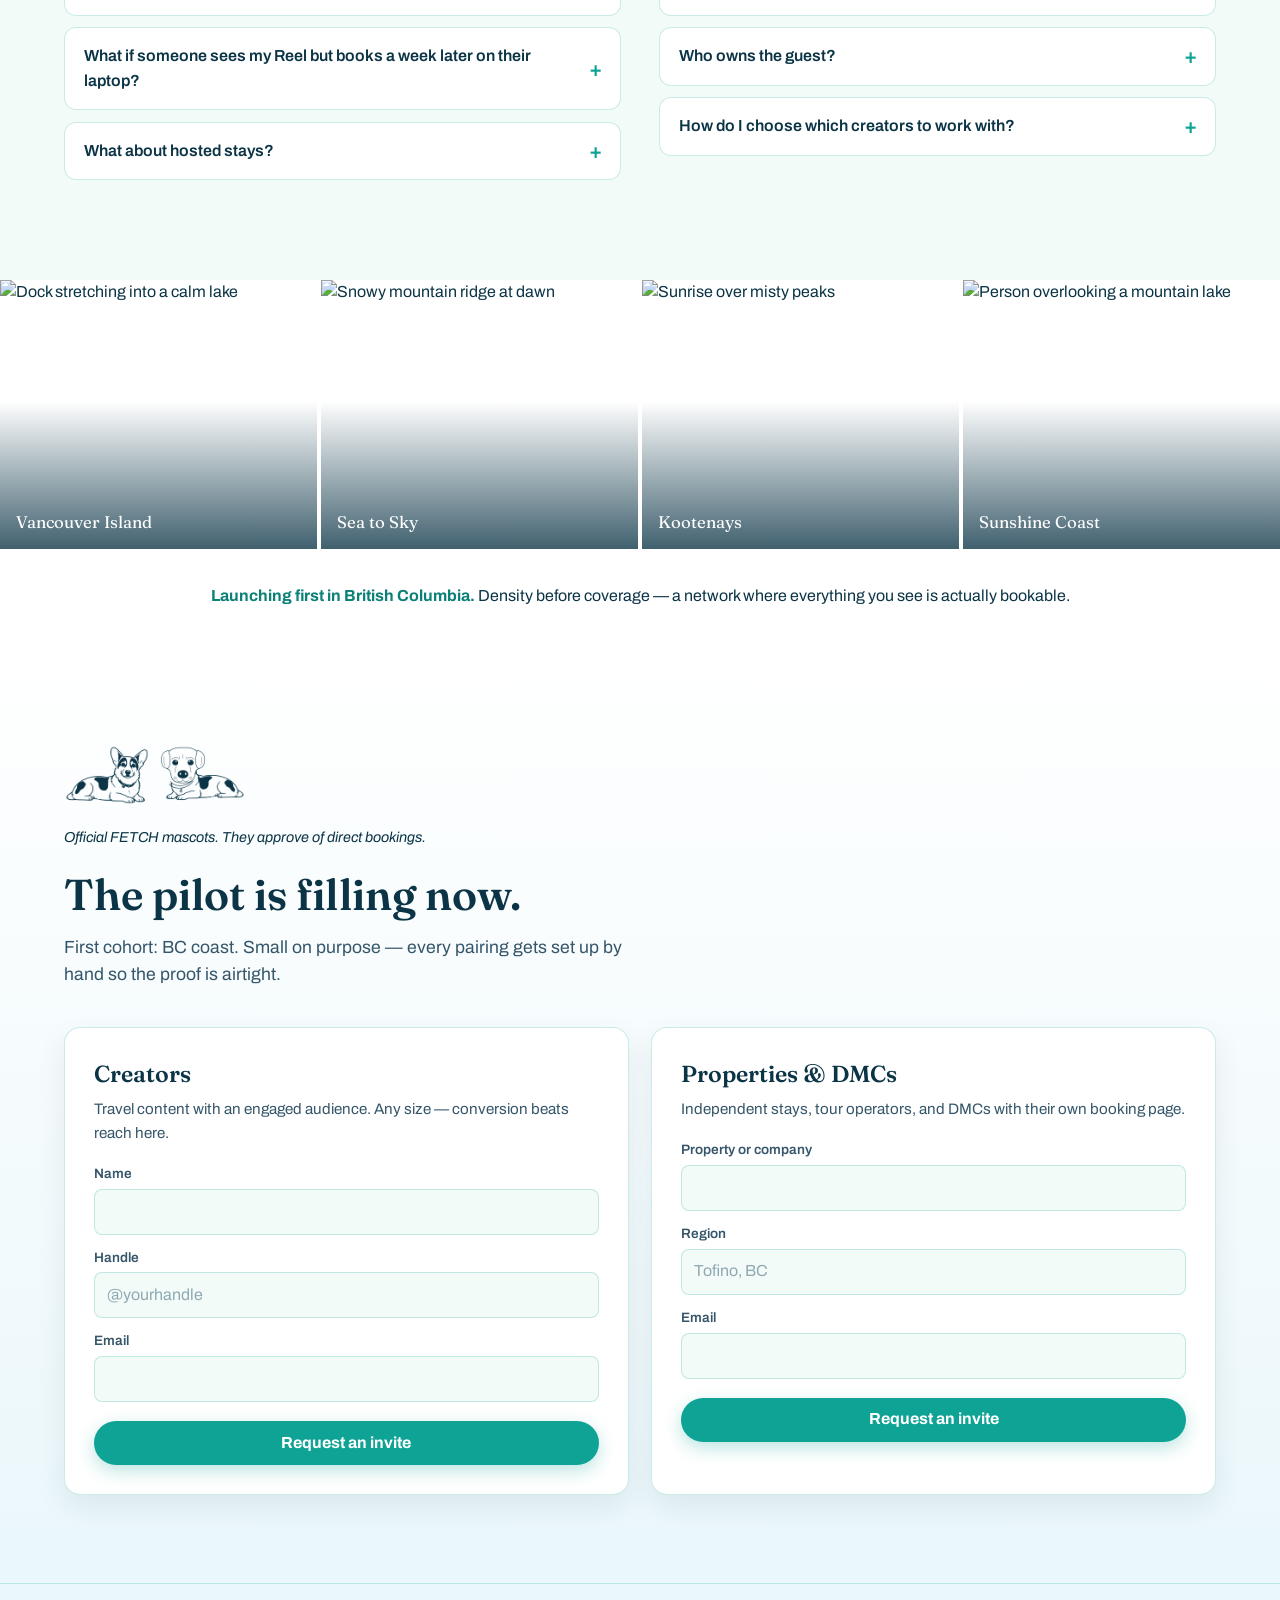
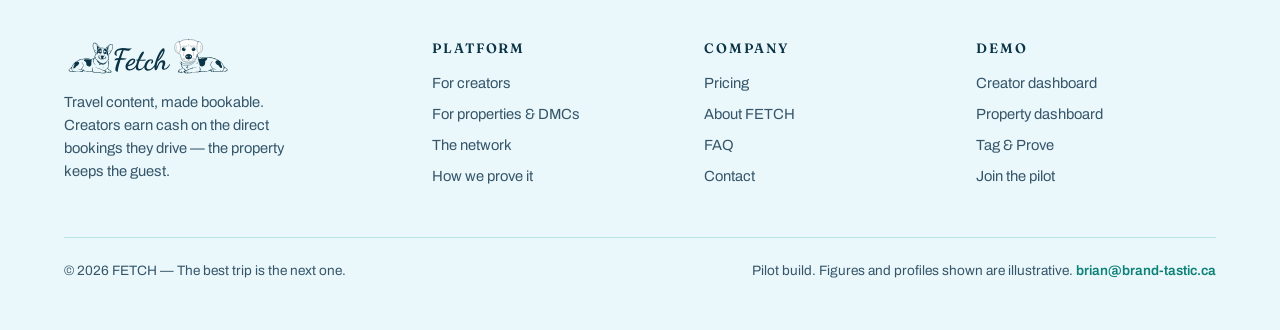
==== commit 35441930: "Show what the content was on both dashboards; fix audience panel headings Creator dashboard: the tag" ====
--- a/index.html
+++ b/index.html
@@ -30,6 +30,7 @@
 <link rel="preconnect" href="https://fonts.gstatic.com" crossorigin>
 <link href="https://fonts.googleapis.com/css2?family=Fraunces:ital,opsz,wght@0,9..144,500;0,9..144,600;0,9..144,700;1,9..144,600&family=Archivo:wght@400;500;600;700&family=Sacramento&display=swap" rel="stylesheet">
 <link rel="stylesheet" href="/site.css">
+<link rel="stylesheet" href="/nav.css">
 <script src="https://cdn.jsdelivr.net/npm/@supabase/supabase-js@2"></script>
 <style>
   :root{
@@ -100,9 +101,9 @@
   .split2{display:grid;grid-template-columns:repeat(auto-fit,minmax(min(320px,100%),1fr));gap:1.4rem;margin-top:2.4rem}
   .aud{position:relative;border-radius:20px;overflow:hidden;min-height:520px;display:flex;align-items:flex-end;box-shadow:0 18px 40px rgba(11,52,70,.16)}
   .aud img{position:absolute;inset:0;width:100%;height:100%;object-fit:cover}
-  .aud::after{content:'';position:absolute;inset:0;background:linear-gradient(180deg, rgba(11,52,70,.08), rgba(11,52,70,.3) 45%, rgba(11,52,70,.9))}
+  .aud::after{content:'';position:absolute;inset:0;background:linear-gradient(180deg, rgba(11,52,70,.10) 0%, rgba(11,52,70,.46) 36%, rgba(11,52,70,.88) 70%, rgba(11,52,70,.95) 100%)}
   .aud-inner{position:relative;z-index:2;padding:2rem 1.8rem;color:#fff}
-  .aud h3{font-family:'Fraunces',serif;font-size:1.7rem;margin-bottom:.6rem}
+  .aud h3{font-family:'Fraunces',serif;font-size:1.7rem;margin-bottom:.6rem;color:#fff}
   .aud ul{list-style:none;margin:.4rem 0 1.2rem}
   .aud li{padding-left:1.4rem;position:relative;margin:.5rem 0}
   .aud li::before{content:'✓';position:absolute;left:0;color:var(--seafoam);font-weight:700}
--- a/site.css
+++ b/site.css
@@ -62,6 +62,43 @@
 .phero p{color:var(--slate);font-size:1.12rem;max-width:58ch;margin-top:1.1rem}
 .phero .hero-ctas{display:flex;gap:.85rem;flex-wrap:wrap;margin-top:1.9rem}
 
+/* inner page hero with photography */
+.phero.has-img{
+  position:relative; overflow:hidden; background:var(--mist);
+  min-height:clamp(360px,44vh,470px); display:flex; align-items:center;
+}
+.phero.has-img > .phero-bg{
+  position:absolute; inset:0; width:100%; height:100%;
+  object-fit:cover; z-index:0;
+}
+.phero.has-img::after{
+  content:''; position:absolute; inset:0; z-index:1; pointer-events:none;
+  background:
+    linear-gradient(100deg,
+      rgba(255,255,255,.985) 0%,
+      rgba(255,255,255,.955) 34%,
+      rgba(242,251,248,.88) 50%,
+      rgba(234,247,251,.54) 66%,
+      rgba(11,52,70,.10) 100%),
+    linear-gradient(180deg,
+      rgba(11,52,70,.10) 0%,
+      rgba(255,255,255,0) 30%,
+      rgba(255,255,255,.30) 78%,
+      rgba(255,255,255,.62) 100%);
+}
+.phero.has-img > .tight{position:relative; z-index:2}
+@media (max-width:900px){
+  .phero.has-img{min-height:clamp(320px,40vh,420px)}
+  .phero.has-img::after{
+    background:
+      linear-gradient(180deg,
+        rgba(255,255,255,.95) 0%,
+        rgba(242,251,248,.92) 52%,
+        rgba(234,247,251,.60) 100%),
+      linear-gradient(180deg, rgba(11,52,70,.10), rgba(255,255,255,.38));
+  }
+}
+
 /* generic card grids */
 .cards{display:grid;grid-template-columns:repeat(auto-fit,minmax(min(255px,100%),1fr));gap:1.2rem;margin-top:2.3rem}
 .card{background:#fff;border:1px solid var(--line);border-radius:16px;padding:1.6rem;box-shadow:0 10px 26px rgba(11,52,70,.07)}
--- a/nav.css
+++ b/nav.css
@@ -0,0 +1,146 @@
+/* =========================================================
+   FETCH — shared navigation + footer
+   Self-contained: uses its own --fx-* tokens so it can be
+   dropped onto any page (including the dashboards) without
+   inheriting or clashing with that page's variables.
+   ========================================================= */
+.nav,.site-foot,.nav-links,.nav-drop-menu{
+  --fx-ink:#0B3446;
+  --fx-slate:#35566A;
+  --fx-aqua:#0FA396;
+  --fx-aqua-deep:#0B8177;
+  --fx-mist:#F2FBF8;
+  --fx-sky:#EAF7FB;
+  --fx-line:rgba(15,163,150,.22);
+  --fx-serif:'Fraunces',Georgia,'Times New Roman',serif;
+  --fx-sans:'Archivo',system-ui,-apple-system,'Segoe UI',sans-serif;
+}
+:root{--nav-h:74px}
+@media (max-width:560px){ :root{--nav-h:66px} }
+.nav *,.site-foot *{box-sizing:border-box}
+.nav .btn,.nav-cta .btn{
+  display:inline-block;background:var(--fx-aqua);color:#fff;font-family:var(--fx-sans);font-weight:700;
+  text-decoration:none;padding:.72rem 1.4rem;border-radius:999px;border:none;font-size:1rem;cursor:pointer;
+  box-shadow:0 6px 18px rgba(15,163,150,.28);text-align:center;line-height:1.3;
+}
+.nav .btn:hover,.nav-cta .btn:hover{background:var(--fx-aqua-deep)}
+
+/* =========================================================
+   NAVIGATION  — serif (Fraunces) to match the headline
+   ========================================================= */
+.nav{
+  position:fixed;inset:0 0 auto 0;z-index:200;display:flex;align-items:center;justify-content:space-between;
+  gap:1rem;padding:.7rem 5vw;background:rgba(255,255,255,.88);backdrop-filter:blur(12px);
+  -webkit-backdrop-filter:blur(12px);border-bottom:1px solid rgba(15,163,150,.14);min-height:var(--nav-h);
+}
+.nav-logo{display:block;flex:0 0 auto}
+.nav-logo img{height:48px;width:auto}
+
+.nav-links{display:flex;gap:1.45rem;align-items:center}
+.nav-links > a,.nav-drop > button{
+  font-family:var(--fx-serif);font-weight:500;font-size:1.04rem;letter-spacing:.005em;
+  text-decoration:none;color:var(--fx-ink);opacity:.9;background:none;border:none;cursor:pointer;
+  padding:.35rem 0;position:relative;white-space:nowrap;line-height:1.2;
+}
+.nav-links > a::after,.nav-drop > button::after{
+  content:'';position:absolute;left:0;right:100%;bottom:-2px;height:2px;background:var(--fx-aqua);
+  transition:right .22s ease;border-radius:2px;
+}
+.nav-links > a:hover,.nav-drop > button:hover{opacity:1;color:var(--fx-aqua-deep)}
+.nav-links > a:hover::after,.nav-drop > button:hover::after{right:0}
+.nav-links > a[aria-current="page"]{color:var(--fx-aqua-deep);opacity:1}
+.nav-links > a[aria-current="page"]::after{right:0}
+@media (prefers-reduced-motion:reduce){.nav-links > a::after,.nav-drop > button::after{transition:none}}
+
+/* demo dropdown */
+.nav-drop{position:relative}
+.nav-drop > button{display:inline-flex;align-items:center;gap:.35rem}
+.nav-drop > button .car{font-size:.6rem;transform:translateY(1px);transition:transform .2s ease}
+.nav-drop[data-open="true"] > button .car{transform:translateY(1px) rotate(180deg)}
+.nav-drop-menu{
+  position:absolute;top:calc(100% + .7rem);right:0;min-width:268px;background:#fff;
+  border:1px solid var(--fx-line);border-radius:14px;box-shadow:0 20px 44px rgba(11,52,70,.16);
+  padding:.5rem;display:none;
+}
+.nav-drop[data-open="true"] .nav-drop-menu{display:block}
+.nav-drop-menu a{
+  display:block;text-decoration:none;padding:.62rem .8rem;border-radius:10px;color:var(--fx-ink);
+}
+.nav-drop-menu a:hover{background:var(--fx-mist)}
+.nav-drop-menu b{display:block;font-family:var(--fx-serif);font-weight:600;font-size:1rem;line-height:1.25}
+.nav-drop-menu span{display:block;color:var(--fx-slate);font-size:.83rem;line-height:1.35;margin-top:.1rem}
+.nav-drop-note{
+  padding:.55rem .8rem .35rem;color:var(--fx-slate);font-size:.76rem;border-top:1px solid var(--fx-line);
+  margin-top:.35rem;font-style:italic;
+}
+
+/* hamburger */
+.nav-toggle{
+  display:none;background:none;border:1.5px solid var(--fx-line);border-radius:12px;cursor:pointer;
+  width:46px;height:42px;align-items:center;justify-content:center;flex:0 0 auto;
+}
+.nav-toggle span{display:block;width:20px;height:2px;background:var(--fx-ink);border-radius:2px;position:relative}
+.nav-toggle span::before,.nav-toggle span::after{
+  content:'';position:absolute;left:0;width:20px;height:2px;background:var(--fx-ink);border-radius:2px;
+  transition:transform .2s ease,top .2s ease;
+}
+.nav-toggle span::before{top:-6px}
+.nav-toggle span::after{top:6px}
+body.nav-open .nav-toggle span{background:transparent}
+body.nav-open .nav-toggle span::before{top:0;transform:rotate(45deg)}
+body.nav-open .nav-toggle span::after{top:0;transform:rotate(-45deg)}
+
+/* mobile drawer */
+@media (max-width:1080px){
+  /* backdrop-filter makes .nav a containing block for fixed children,
+     which would trap the drawer inside the bar — drop it on mobile. */
+  .nav{backdrop-filter:none;-webkit-backdrop-filter:none;background:#fff;box-shadow:0 2px 14px rgba(11,52,70,.06)}
+  .nav-toggle{display:flex}
+  .nav-links{
+    position:fixed;inset:var(--nav-h) 0 0 0;background:#fff;flex-direction:column;align-items:stretch;
+    gap:0;padding:1.4rem 6vw 3rem;overflow-y:auto;transform:translateY(-8px);opacity:0;
+    pointer-events:none;transition:opacity .18s ease,transform .18s ease;
+  }
+  body.nav-open .nav-links{opacity:1;transform:none;pointer-events:auto}
+  body.nav-open{overflow:hidden}
+  .nav-links > a{
+    font-size:1.5rem;padding:.72rem 0;border-bottom:1px solid rgba(15,163,150,.14);
+  }
+  .nav-links > a::after{display:none}
+  .nav-drop{position:static}
+  .nav-drop > button{display:none}
+  .nav-drop-menu{
+    position:static;display:block;min-width:0;border:none;box-shadow:none;padding:1rem 0 0;
+    background:transparent;
+  }
+  .nav-drop-menu::before{
+    content:'Demo';display:block;font-family:var(--fx-serif);font-size:.85rem;letter-spacing:.14em;
+    text-transform:uppercase;color:var(--fx-aqua-deep);margin-bottom:.4rem;
+  }
+  .nav-drop-menu a{padding:.6rem 0;border-bottom:1px solid rgba(15,163,150,.1);border-radius:0}
+  .nav-drop-menu a:hover{background:transparent;color:var(--fx-aqua-deep)}
+  .nav-cta{margin-top:1.6rem}
+  .nav-cta .btn{width:100%;padding:.9rem 1.4rem}
+}
+@media (min-width:1081px){ .nav-cta{display:none} }
+
+/* =========================================================
+   FOOTER
+   ========================================================= */
+.site-foot{padding:3.4rem 5vw 3rem;color:var(--fx-slate);font-size:.92rem;border-top:1px solid var(--fx-line);background:var(--fx-sky)}
+.foot-grid{max-width:1160px;margin:0 auto;display:grid;grid-template-columns:1.4fr repeat(3,1fr);gap:2rem}
+.foot-brand img{height:40px;margin-bottom:.8rem}
+.foot-brand em{font-style:normal;display:block;max-width:30ch;color:var(--fx-slate)}
+.foot-grid h4{font-family:var(--fx-serif);font-weight:600;font-size:.85rem;letter-spacing:.14em;text-transform:uppercase;color:var(--fx-ink);margin-bottom:.8rem}
+.foot-grid ul{list-style:none}
+.foot-grid li{margin-bottom:.5rem}
+.foot-grid a{color:var(--fx-slate);text-decoration:none}
+.foot-grid a:hover{color:var(--fx-aqua-deep)}
+.foot-base{max-width:1160px;margin:2.6rem auto 0;padding-top:1.4rem;border-top:1px solid var(--fx-line);display:flex;justify-content:space-between;gap:1rem;flex-wrap:wrap;font-size:.85rem}
+.foot-base a{color:var(--fx-aqua-deep);text-decoration:none;font-weight:600}
+@media (max-width:860px){
+  .foot-grid{grid-template-columns:1fr 1fr;gap:1.8rem}
+  .foot-brand{grid-column:1 / -1}
+}
+@media (max-width:420px){ .foot-grid{grid-template-columns:1fr} }
+
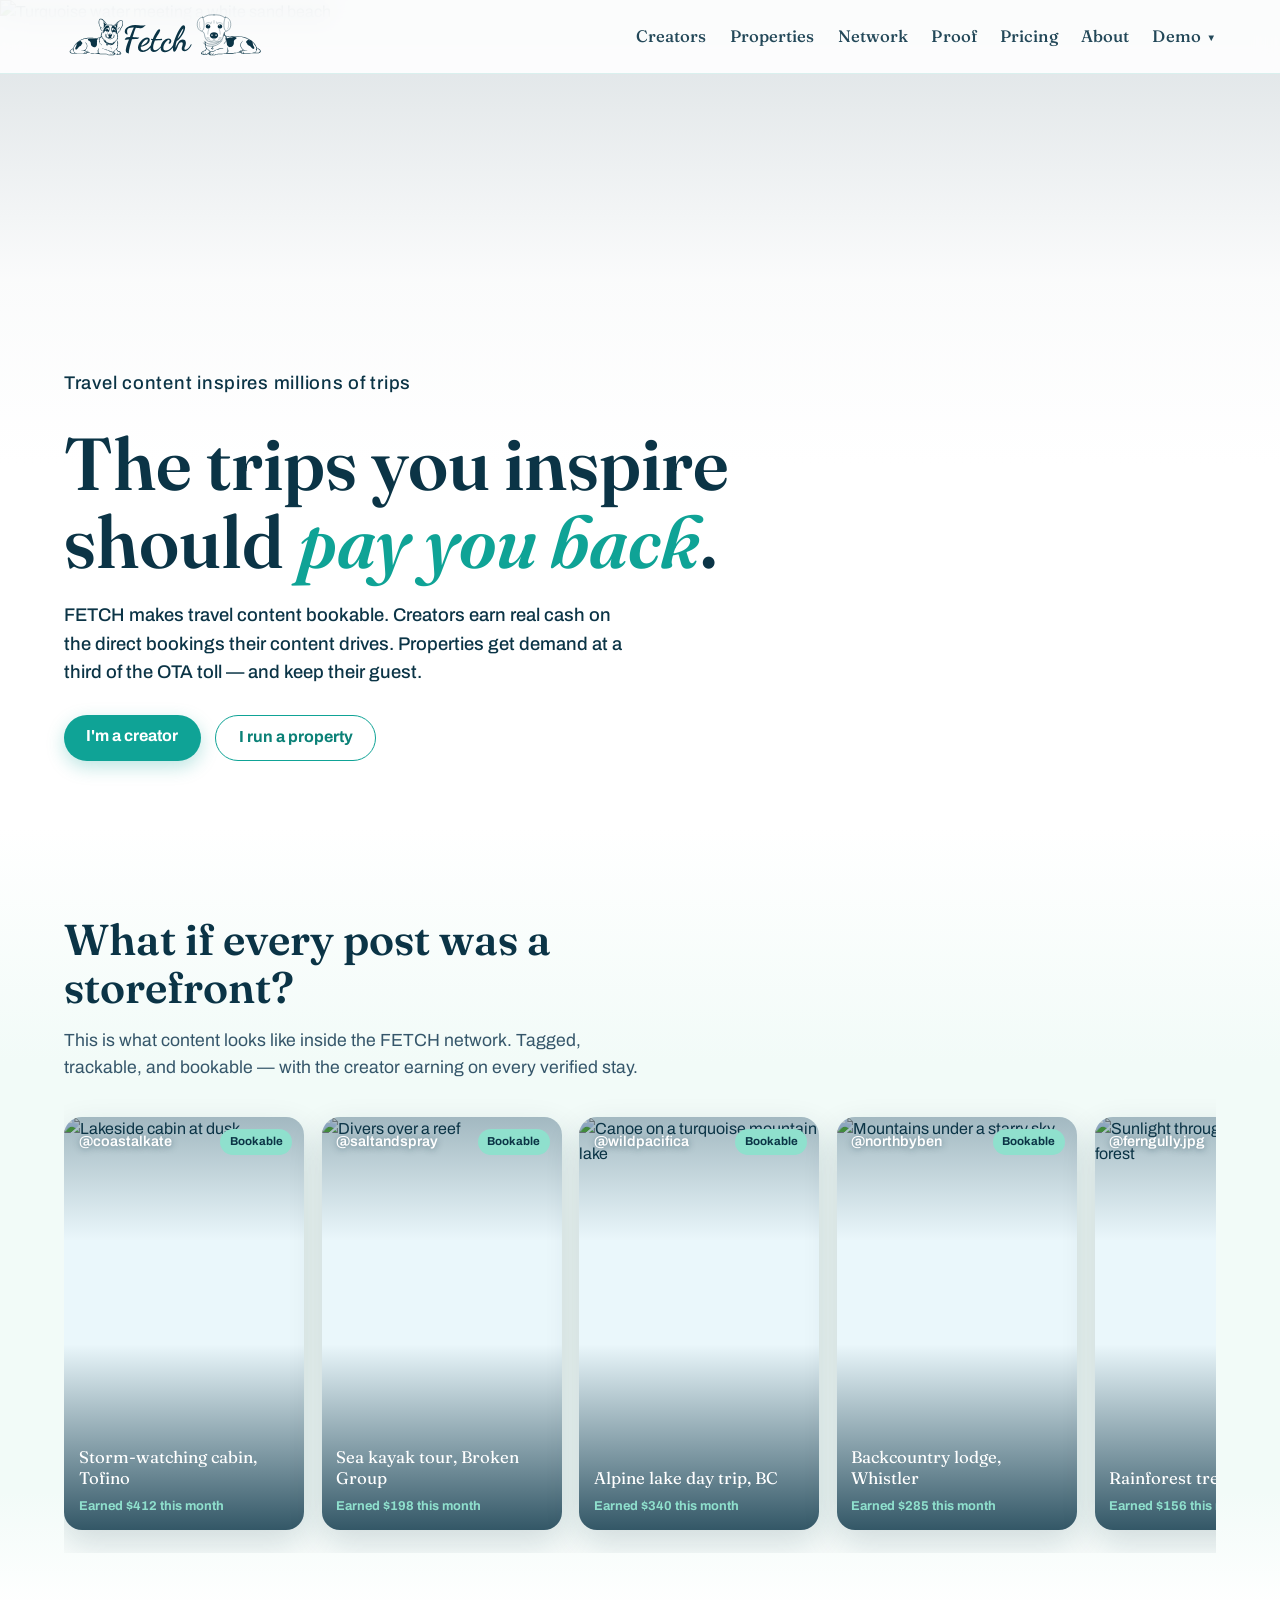
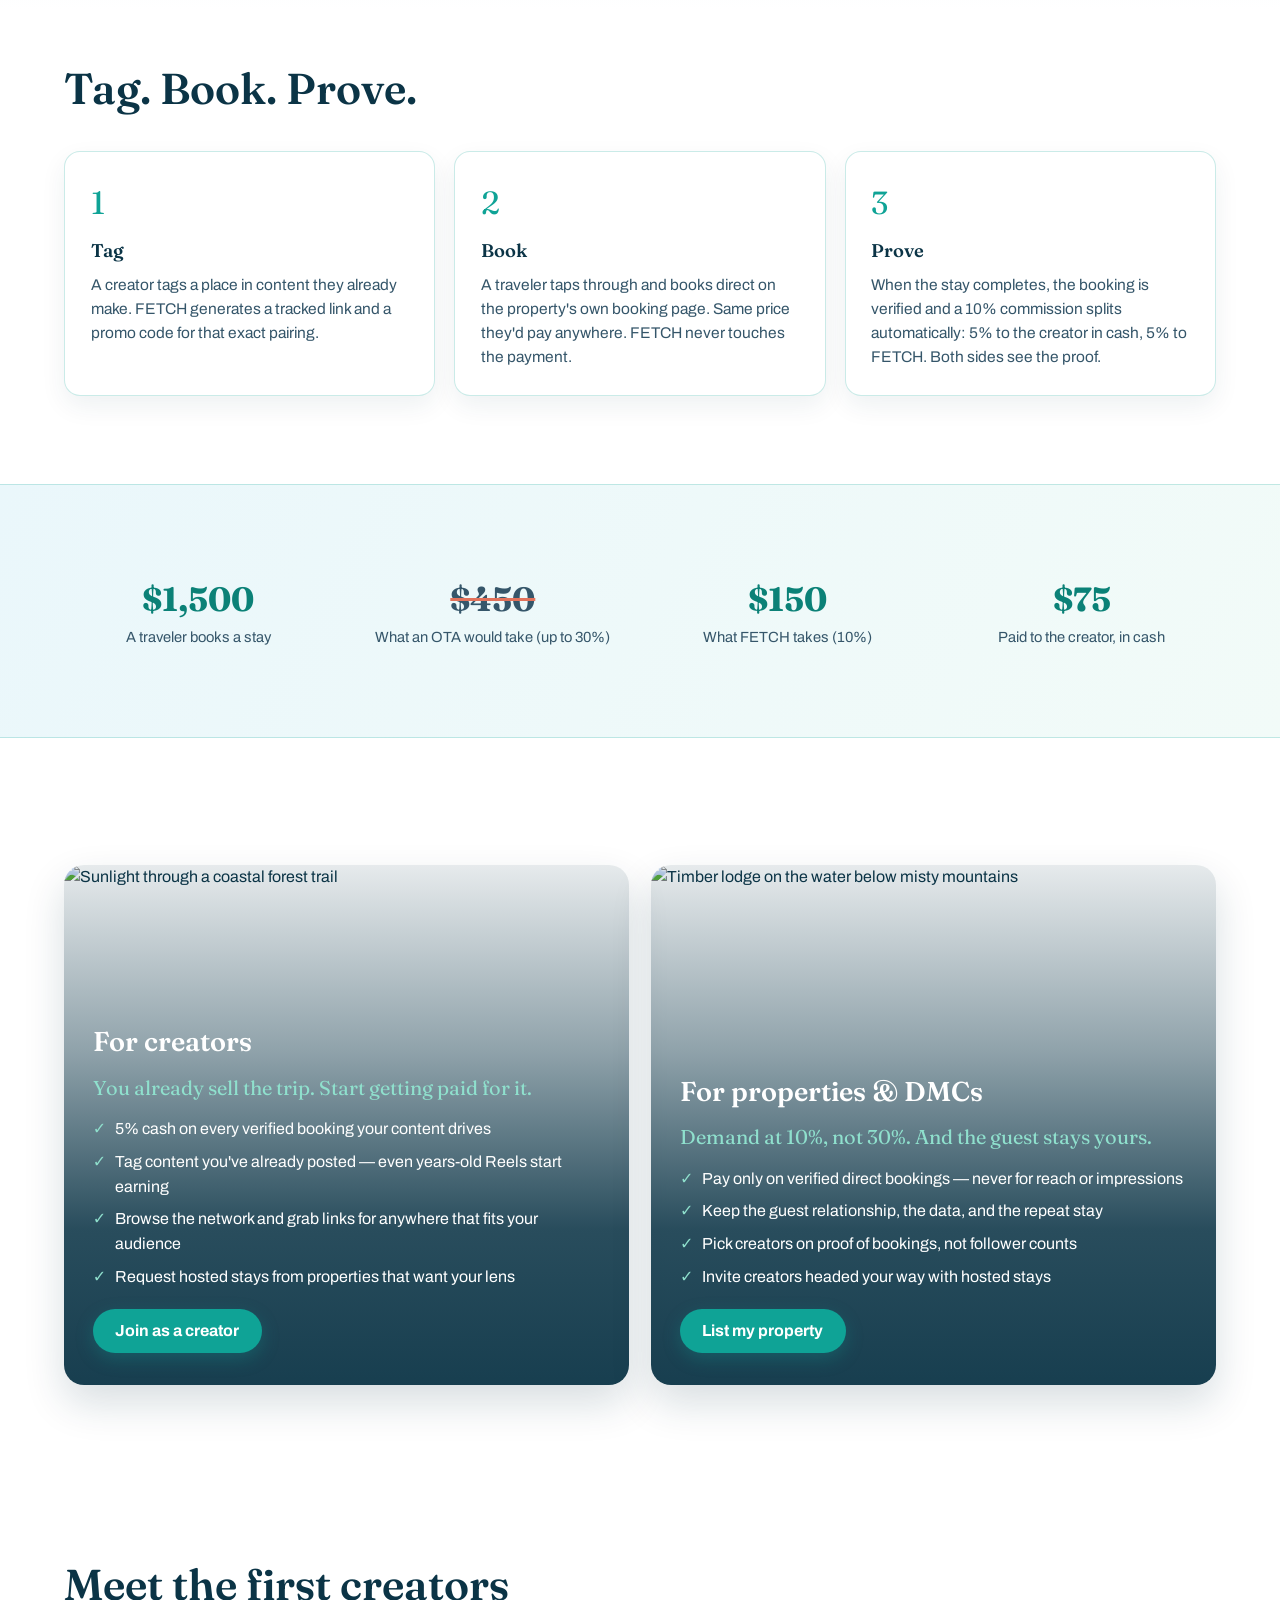
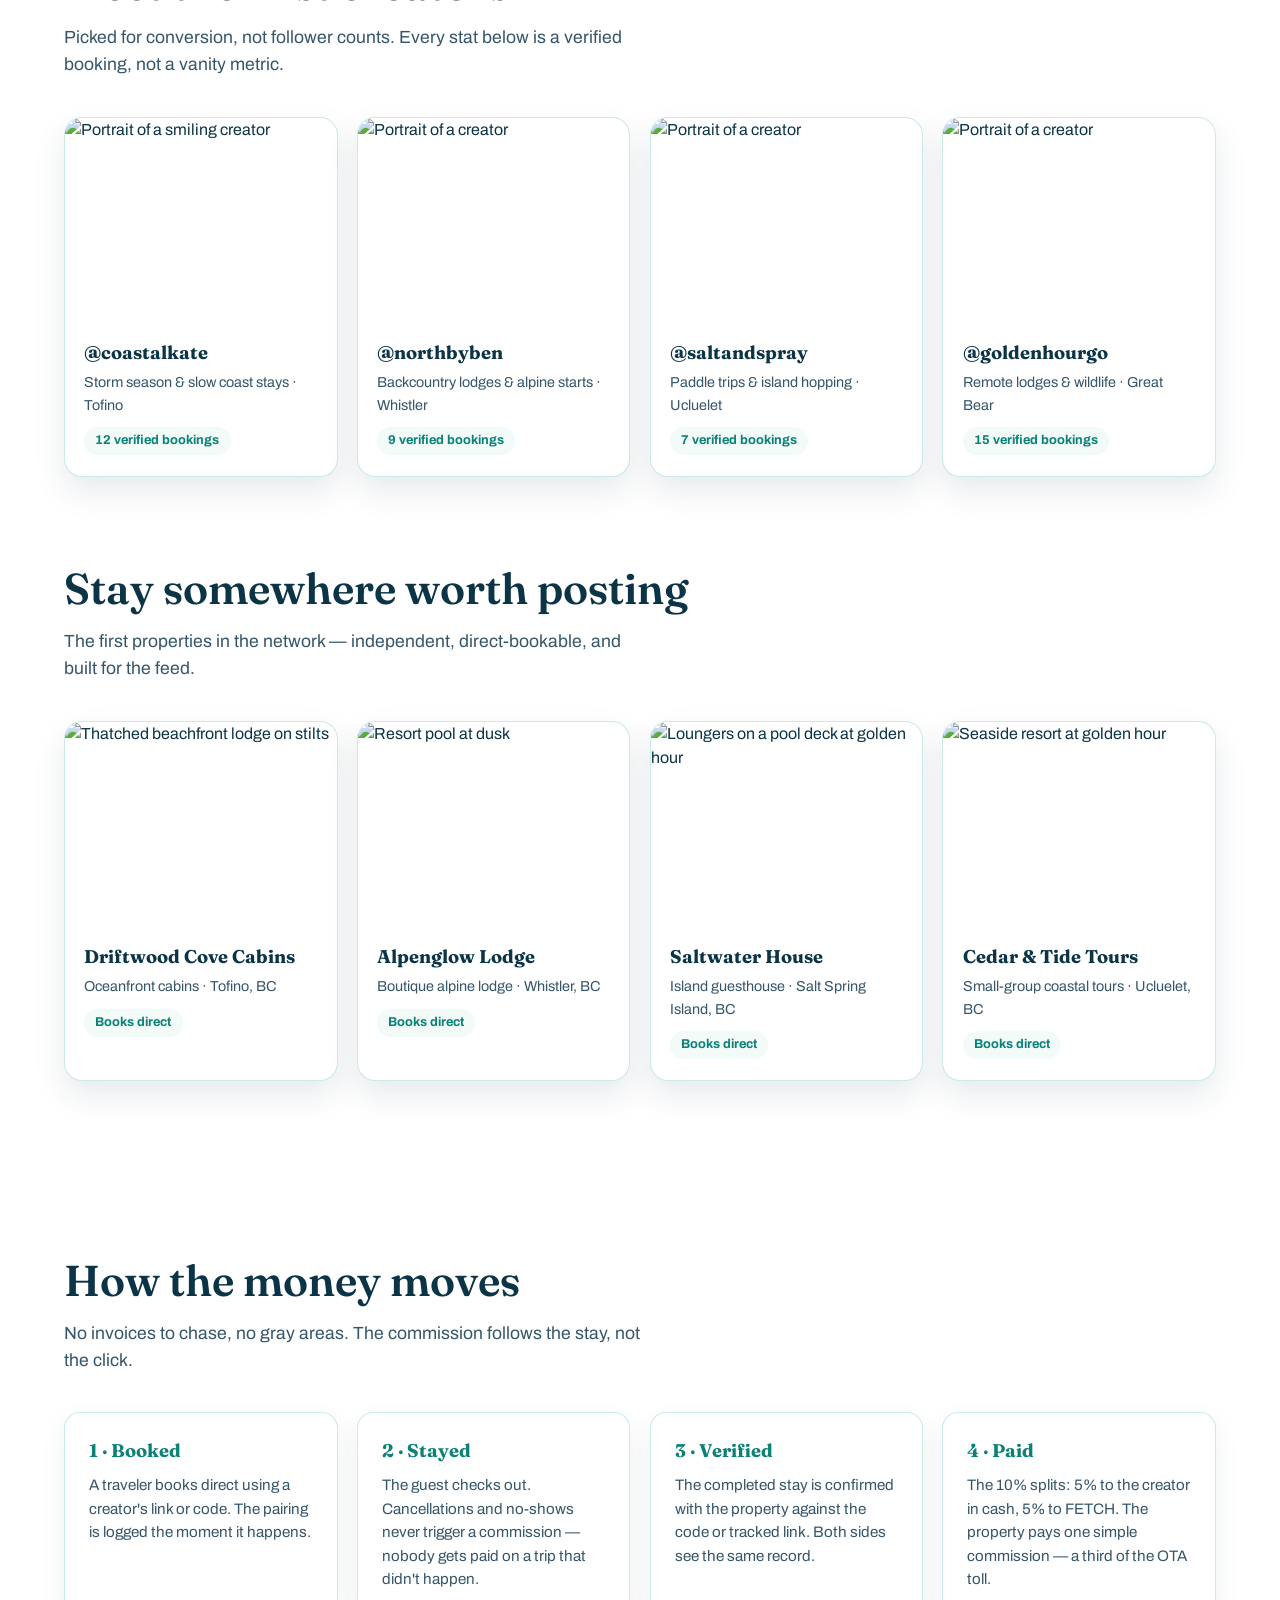
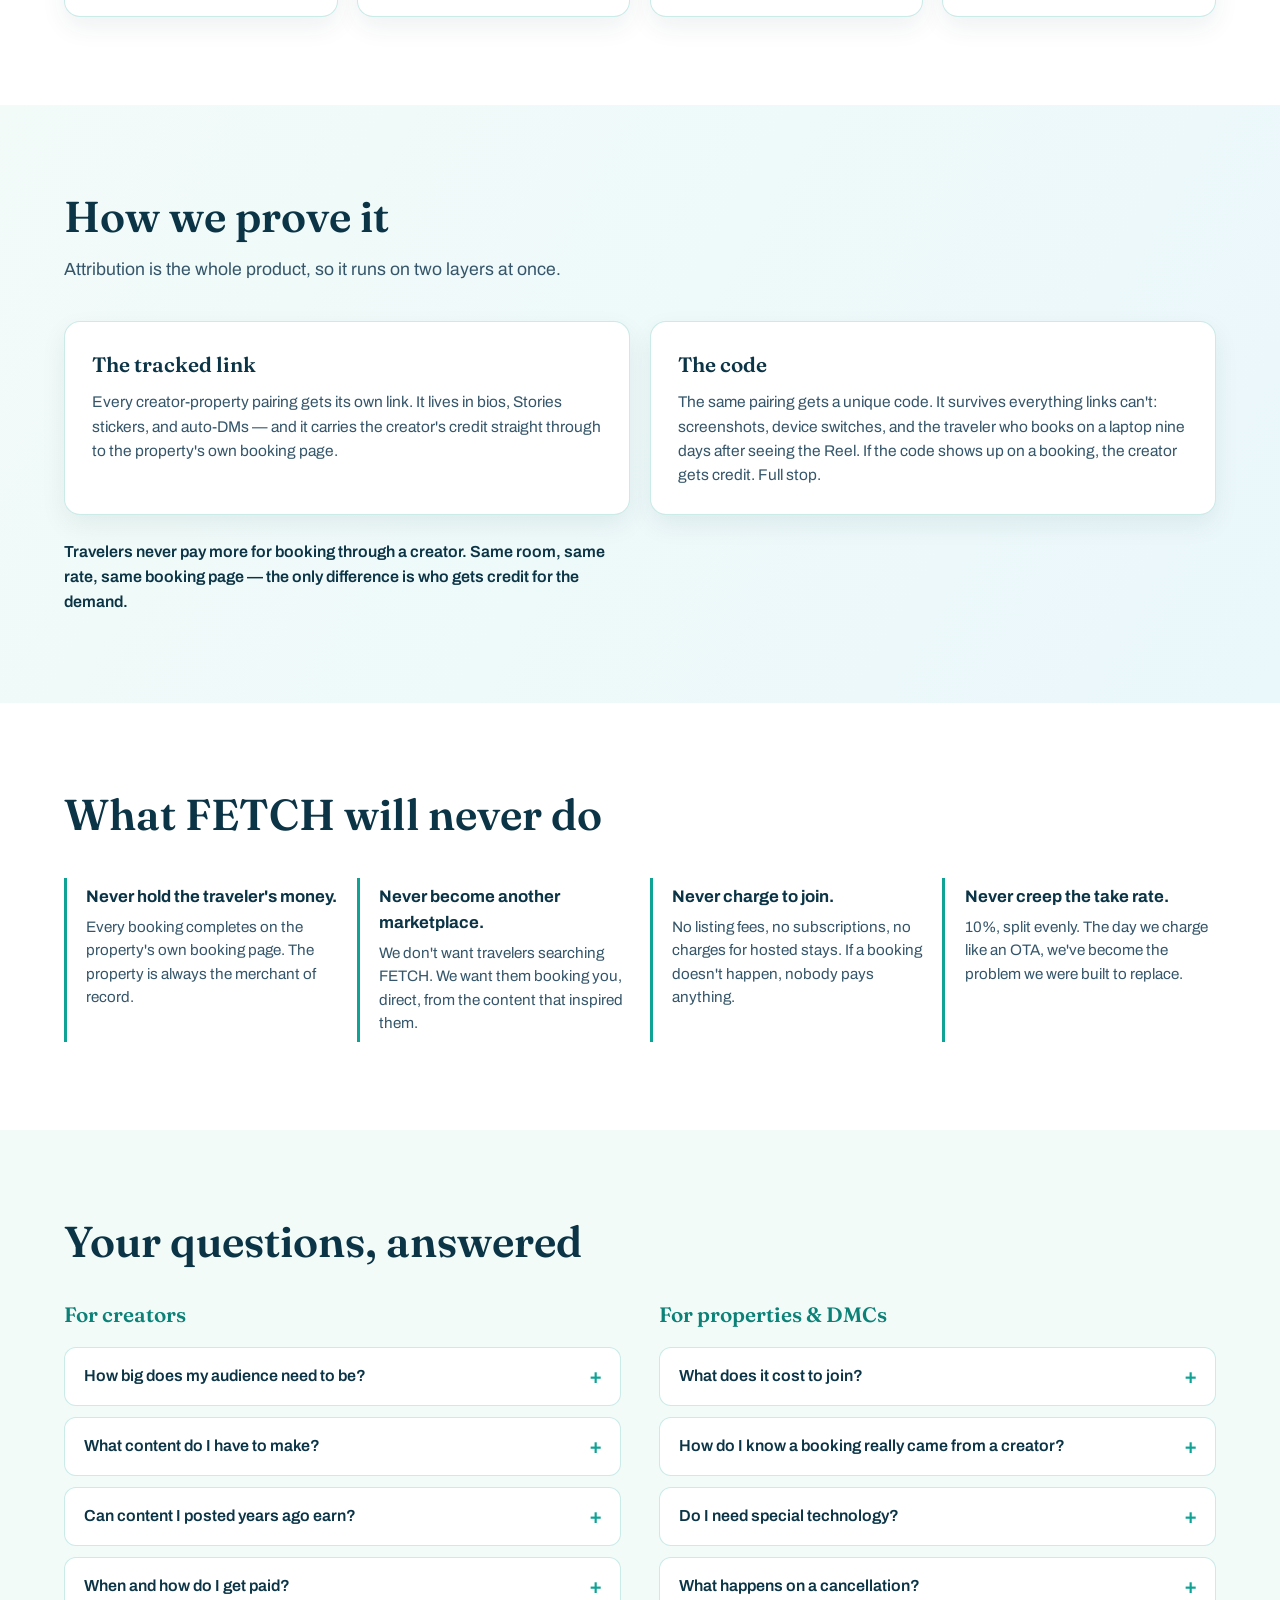
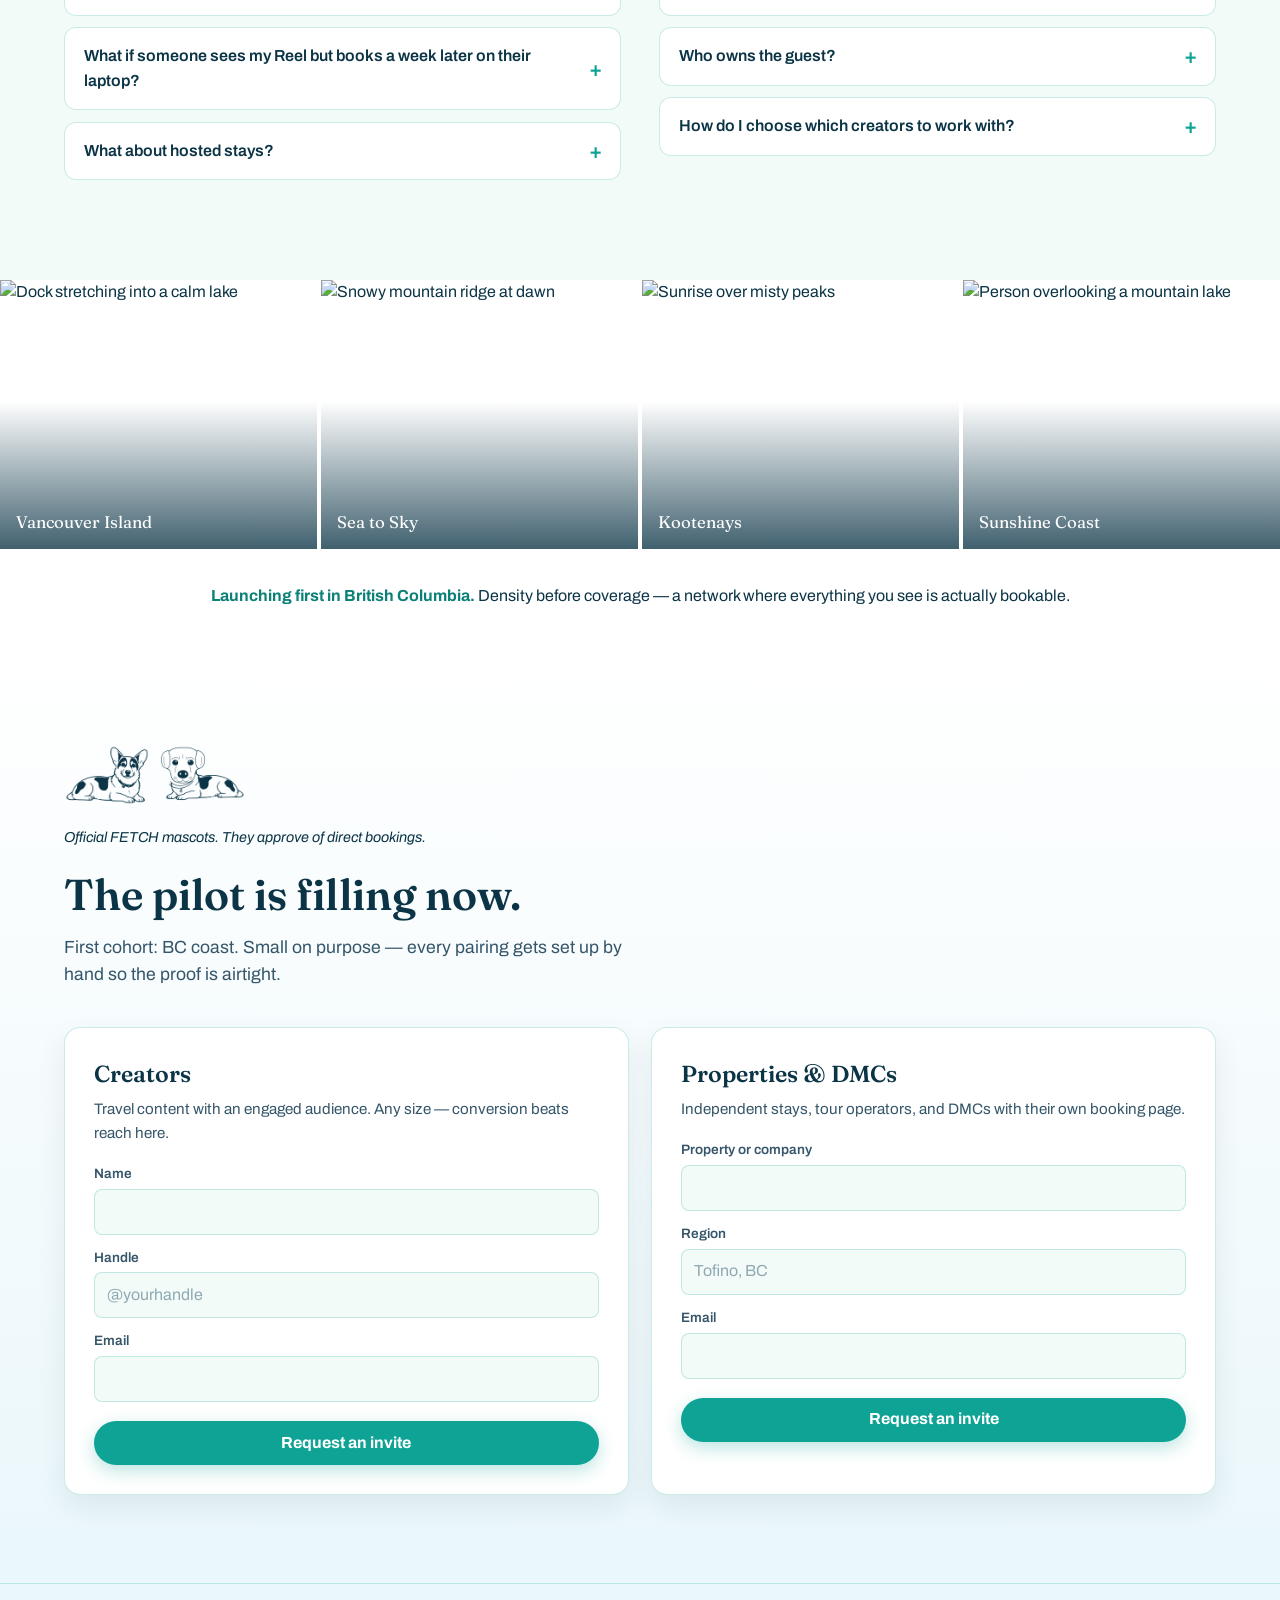
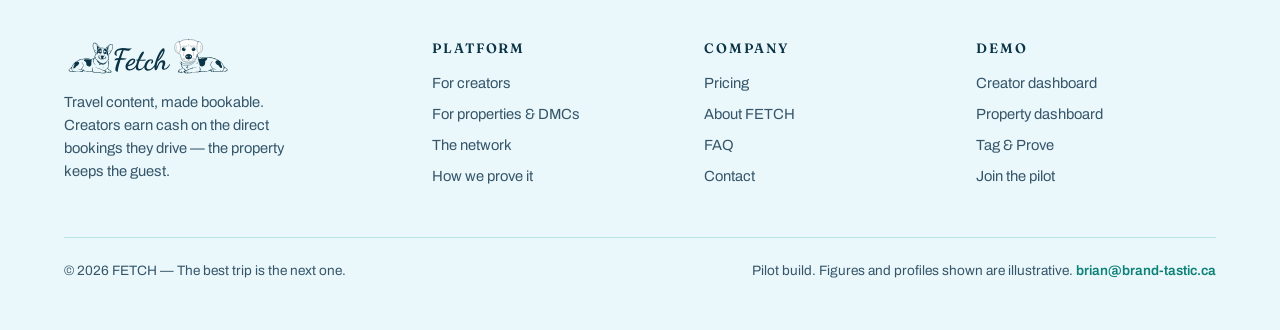
==== commit 08e90665: "New images on the home audience panels, correct alt text The creator panel reused the creators.html " ====
--- a/index.html
+++ b/index.html
@@ -265,7 +265,7 @@
       <span class="earn">Earned $412 this month</span>
     </div>
     <div class="reel">
-      <img loading="lazy" src="https://images.unsplash.com/photo-1544551763-46a013bb70d5?auto=format&fit=crop&w=700&q=80" alt="Kayaking on clear ocean water">
+      <img loading="lazy" src="https://images.unsplash.com/photo-1544551763-46a013bb70d5?auto=format&fit=crop&w=700&q=80" alt="Divers over a reef">
       <span class="handle">@saltandspray</span><span class="badge">Bookable</span>
       <span class="place">Sea kayak tour, Broken Group</span>
       <span class="earn">Earned $198 this month</span>
@@ -337,7 +337,7 @@
   <div class="tight">
     <div class="split2">
       <div class="aud" id="creators">
-        <img loading="lazy" src="https://images.unsplash.com/photo-1530789253388-582c481c54b0?auto=format&fit=crop&w=1200&q=80" alt="Traveler watching hot air balloons at sunrise">
+        <img loading="lazy" src="https://images.unsplash.com/photo-1441974231531-c6227db76b6e?auto=format&fit=crop&w=1200&q=80" alt="Sunlight through a coastal forest trail">
         <div class="aud-inner">
           <h3>For creators</h3>
           <p class="big">You already sell the trip. Start getting paid for it.</p>
@@ -351,7 +351,7 @@
         </div>
       </div>
       <div class="aud" id="properties">
-        <img loading="lazy" src="https://images.unsplash.com/photo-1571896349842-33c89424de2d?auto=format&fit=crop&w=1200&q=80" alt="Guest overlooking an infinity pool at a boutique resort">
+        <img loading="lazy" src="https://images.unsplash.com/photo-1470770841072-f978cf4d019e?auto=format&fit=crop&w=1200&q=80" alt="Timber lodge on the water below misty mountains">
         <div class="aud-inner">
           <h3>For properties &amp; DMCs</h3>
           <p class="big">Demand at 10%, not 30%. And the guest stays yours.</p>
@@ -417,7 +417,7 @@
     <p class="lede">The first properties in the network — independent, direct-bookable, and built for the feed.</p>
     <div class="feat-grid">
       <div class="feat">
-        <img loading="lazy" src="https://images.unsplash.com/photo-1499793983690-e29da59ef1c2?auto=format&fit=crop&w=700&q=80" alt="Waterfront house on stilts">
+        <img loading="lazy" src="https://images.unsplash.com/photo-1499793983690-e29da59ef1c2?auto=format&fit=crop&w=700&q=80" alt="Thatched beachfront lodge on stilts">
         <div class="feat-body">
           <b>Driftwood Cove Cabins</b>
           <p class="meta">Oceanfront cabins · Tofino, BC</p>
@@ -433,7 +433,7 @@
         </div>
       </div>
       <div class="feat">
-        <img loading="lazy" src="https://images.unsplash.com/photo-1582719508461-905c673771fd?auto=format&fit=crop&w=700&q=80" alt="Bright boutique hotel room">
+        <img loading="lazy" src="https://images.unsplash.com/photo-1582719508461-905c673771fd?auto=format&fit=crop&w=700&q=80" alt="Loungers on a pool deck at golden hour">
         <div class="feat-body">
           <b>Saltwater House</b>
           <p class="meta">Island guesthouse · Salt Spring Island, BC</p>
